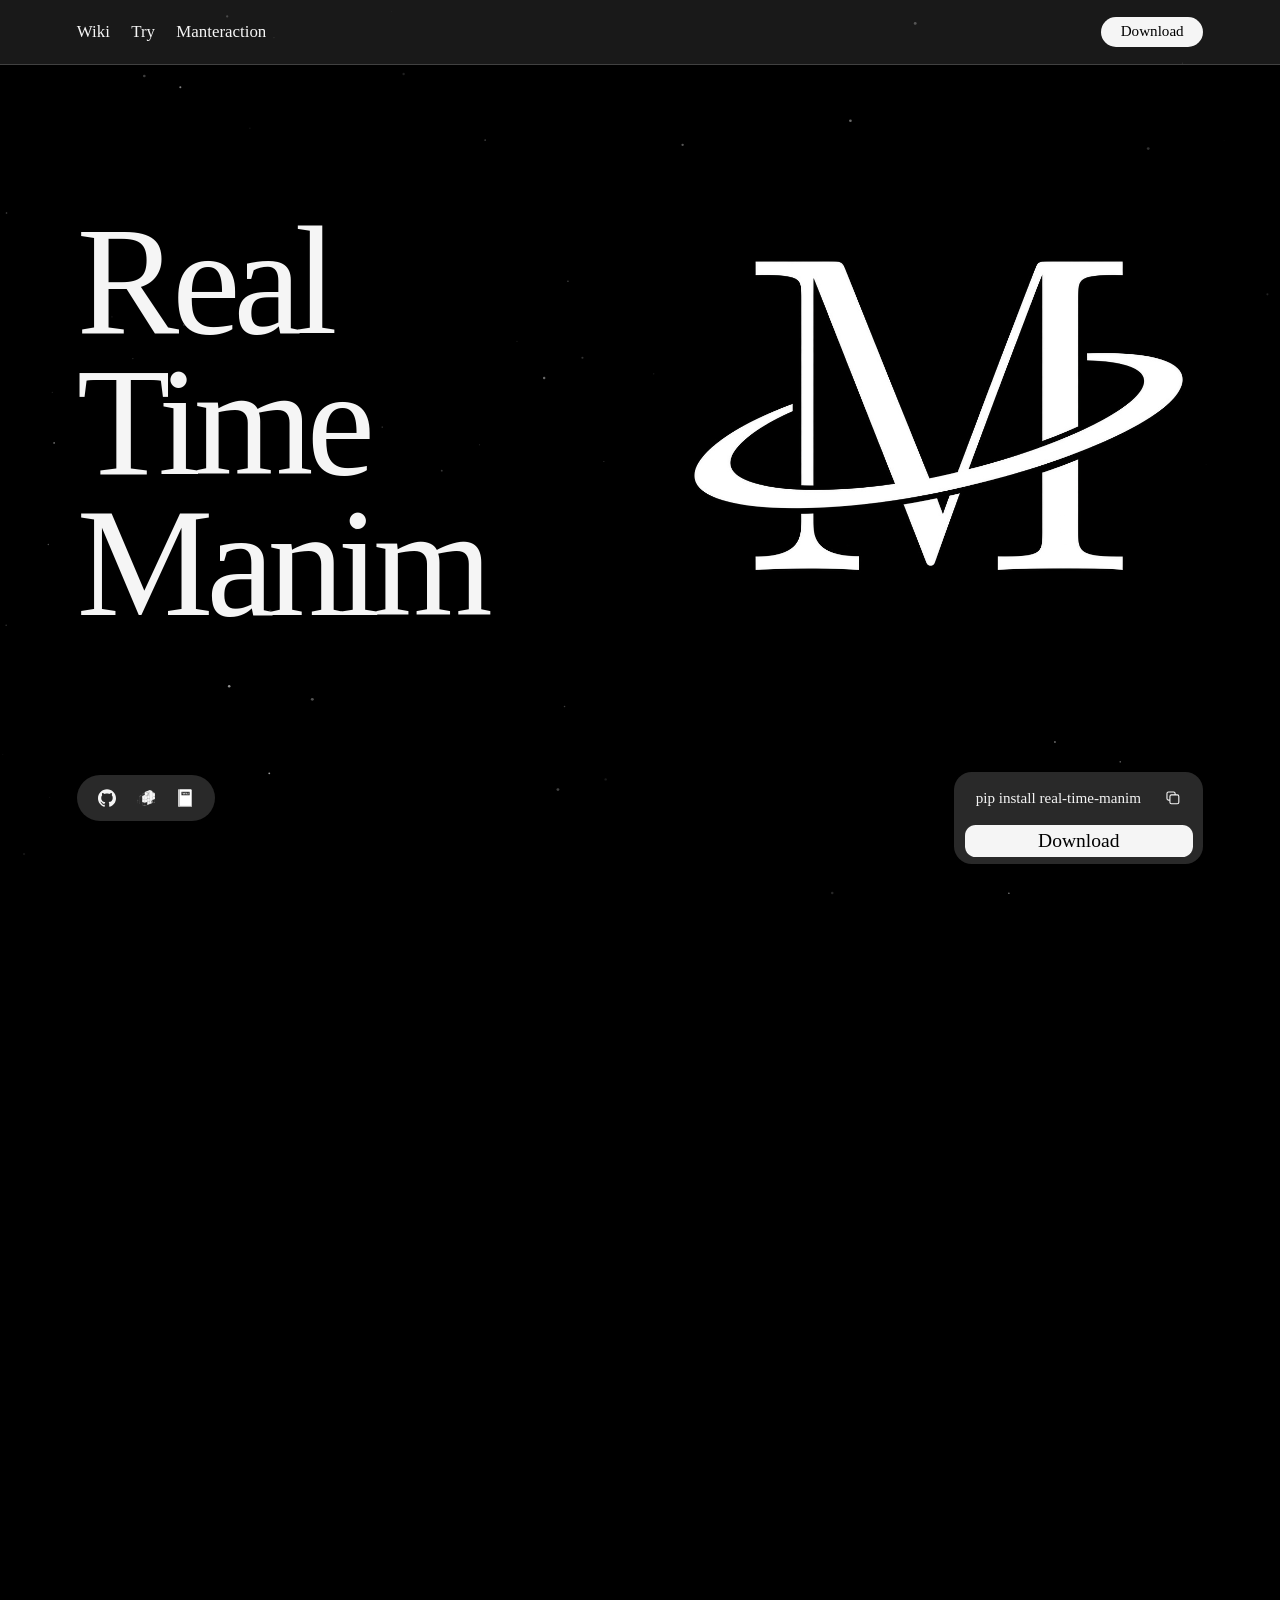
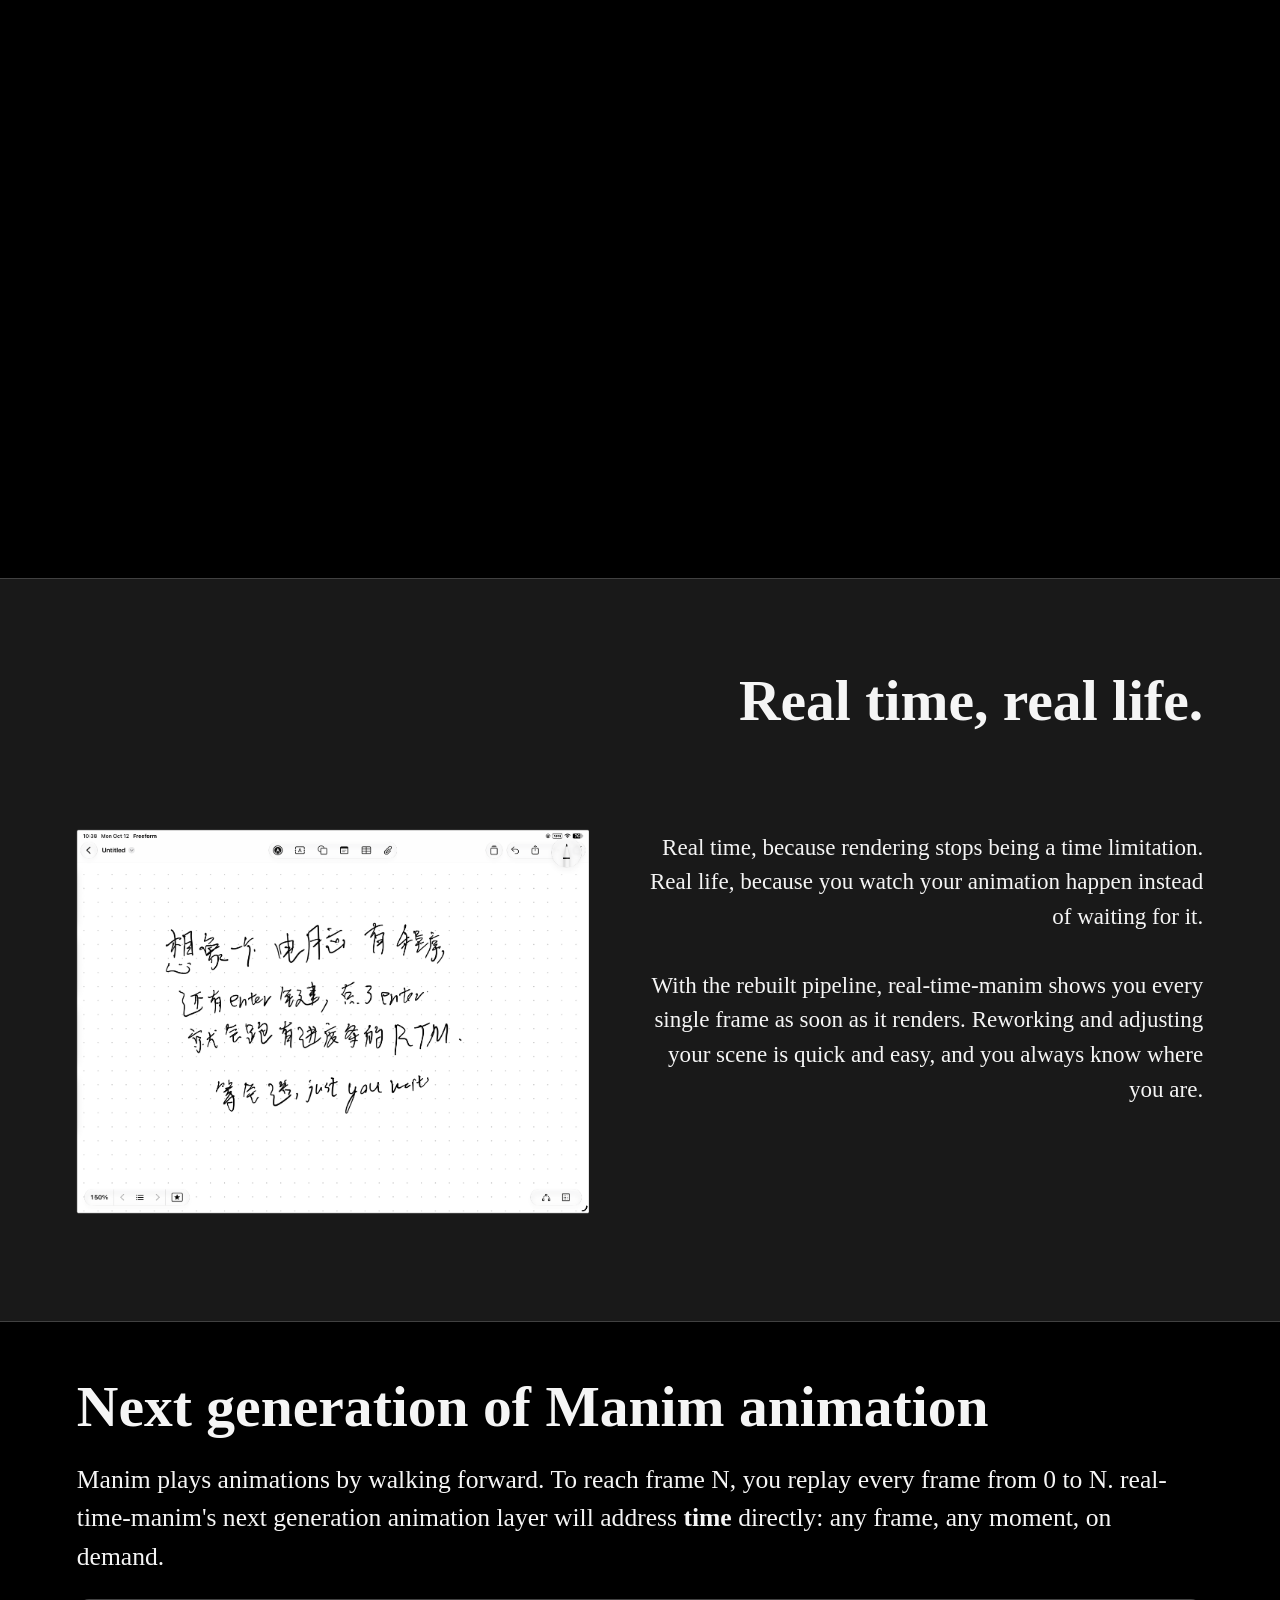
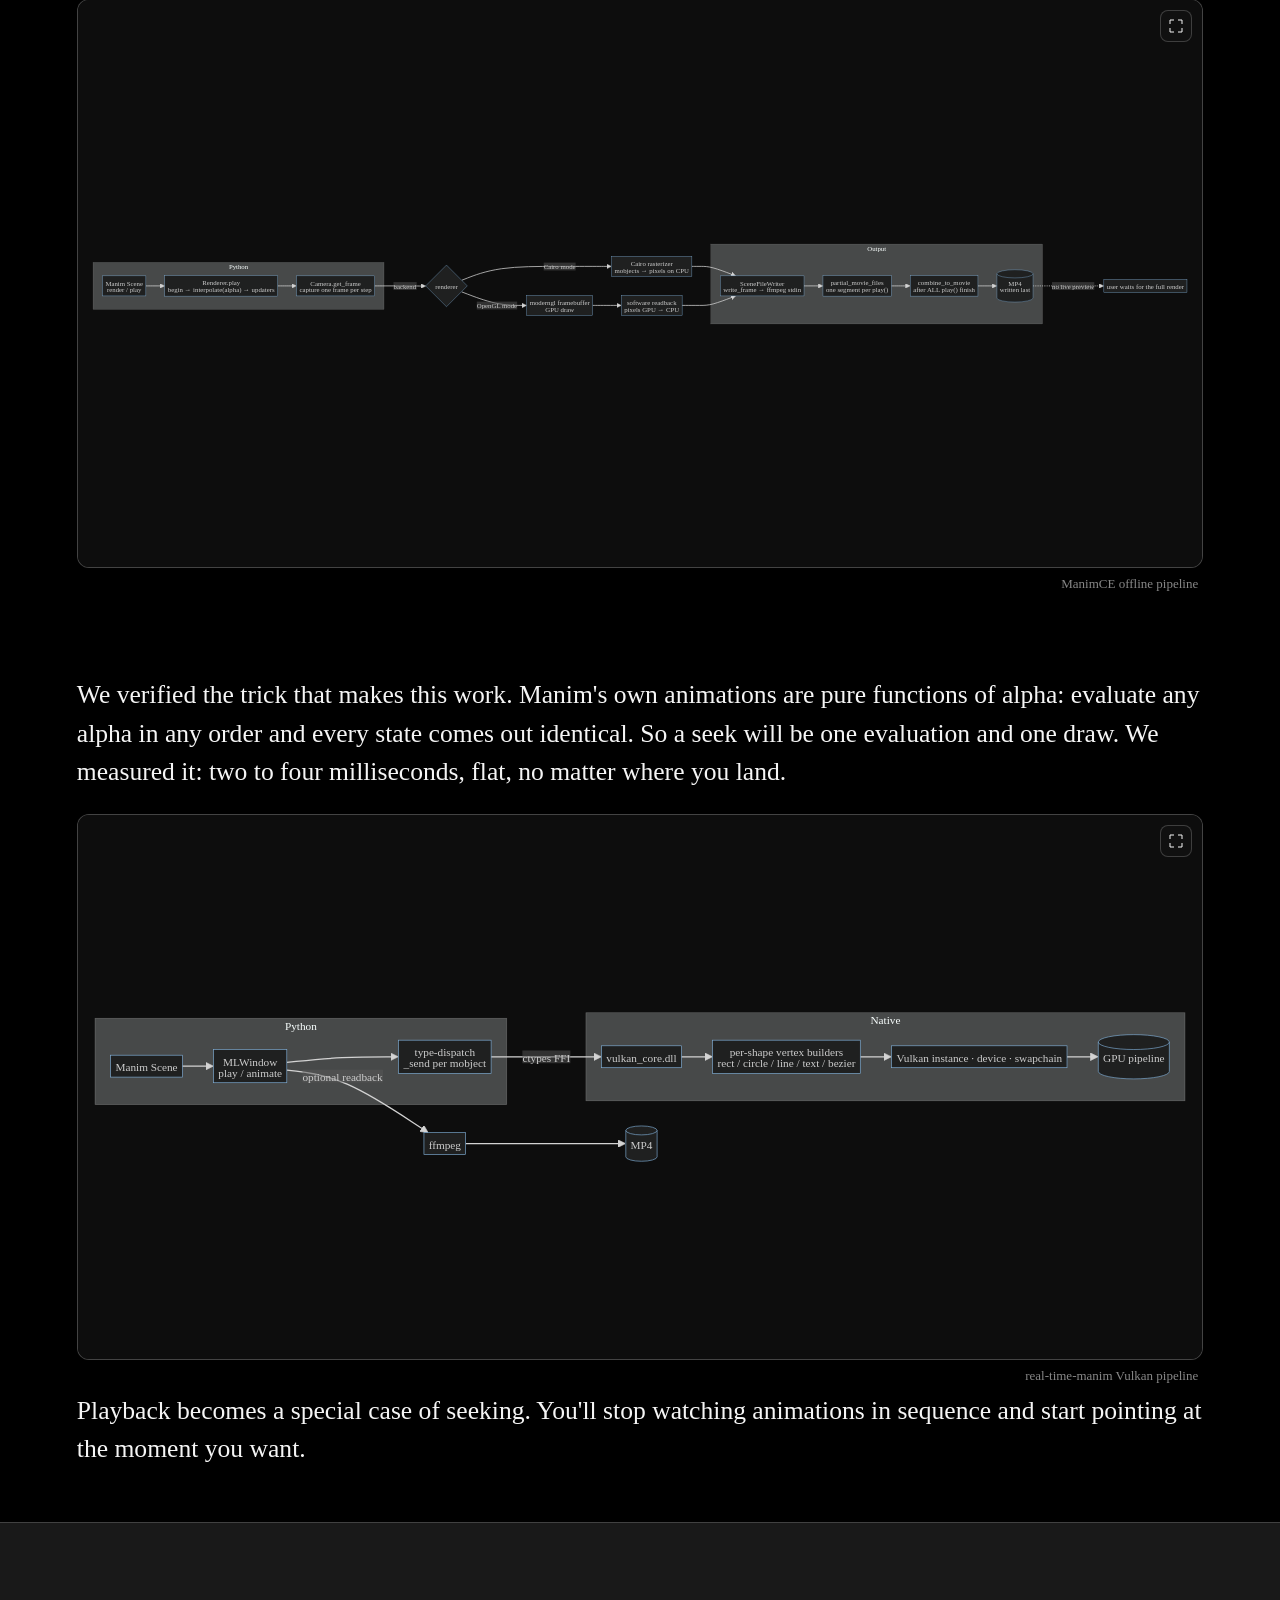
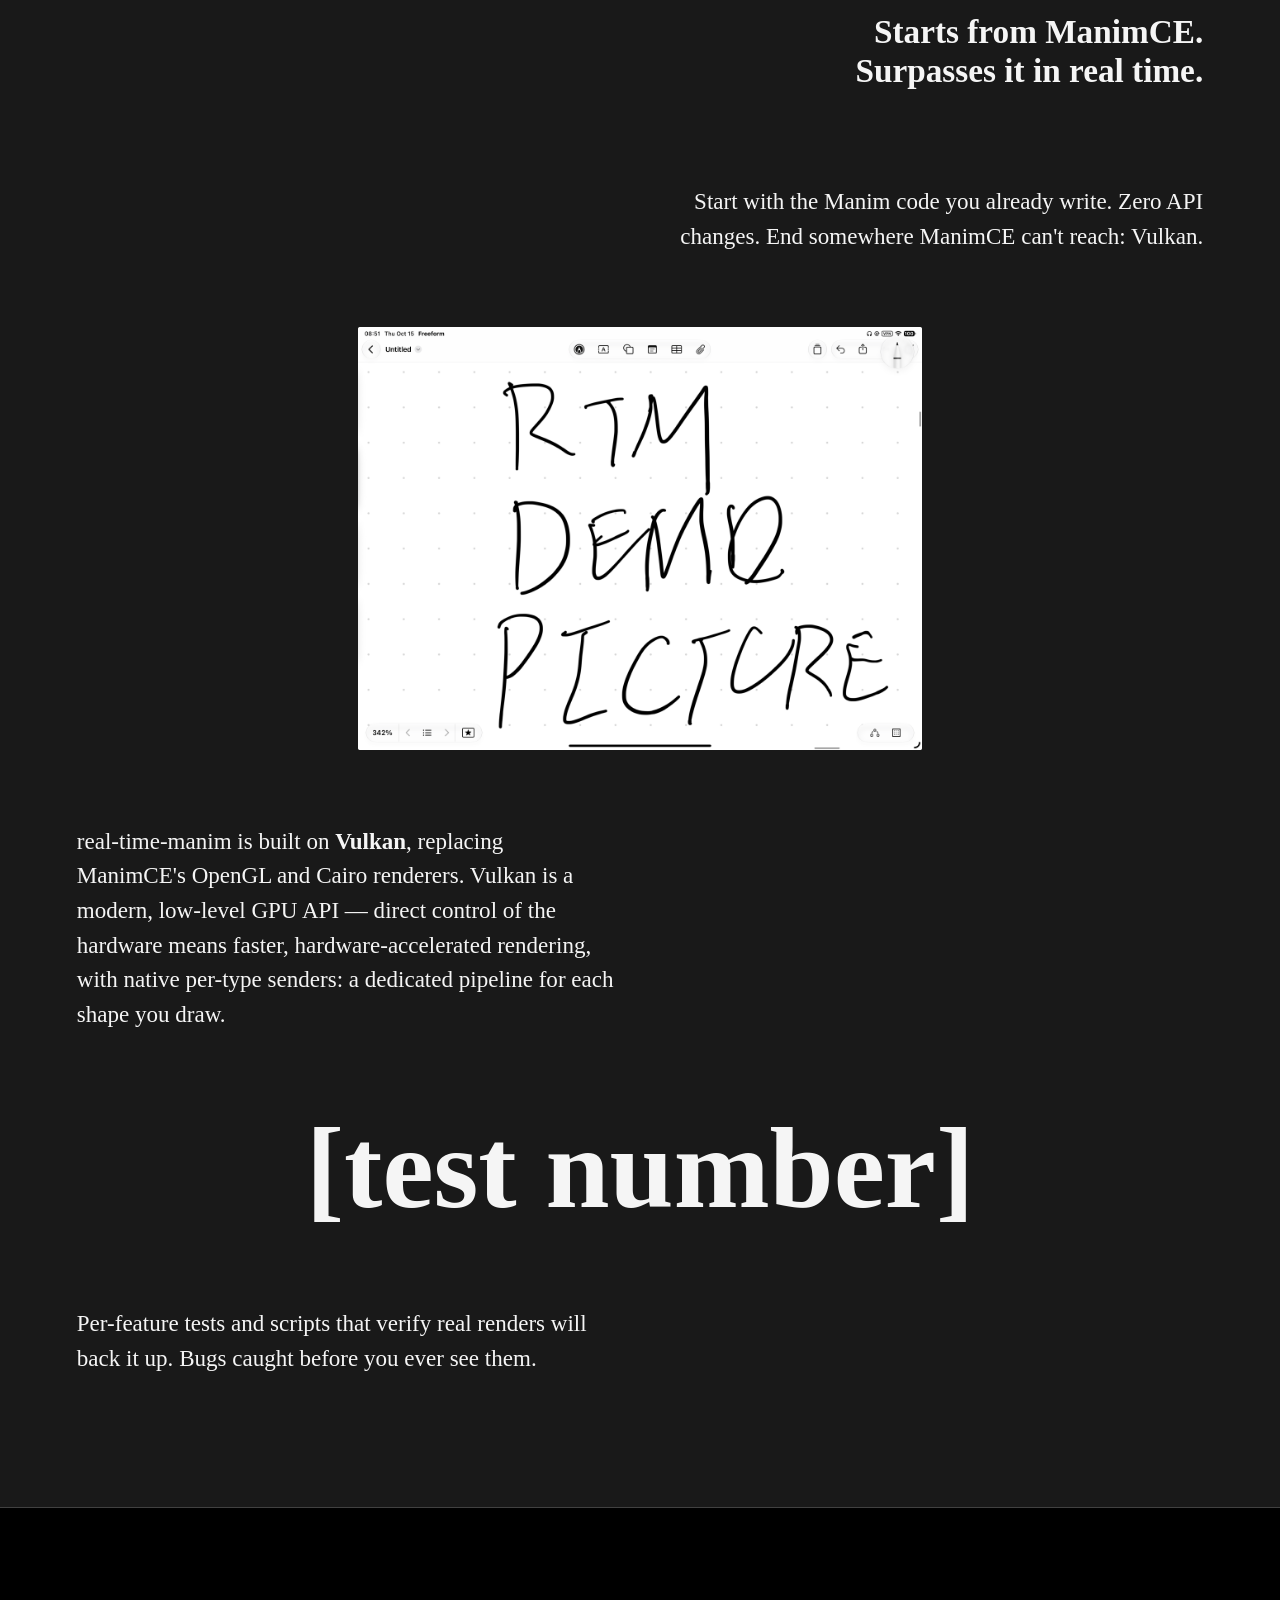
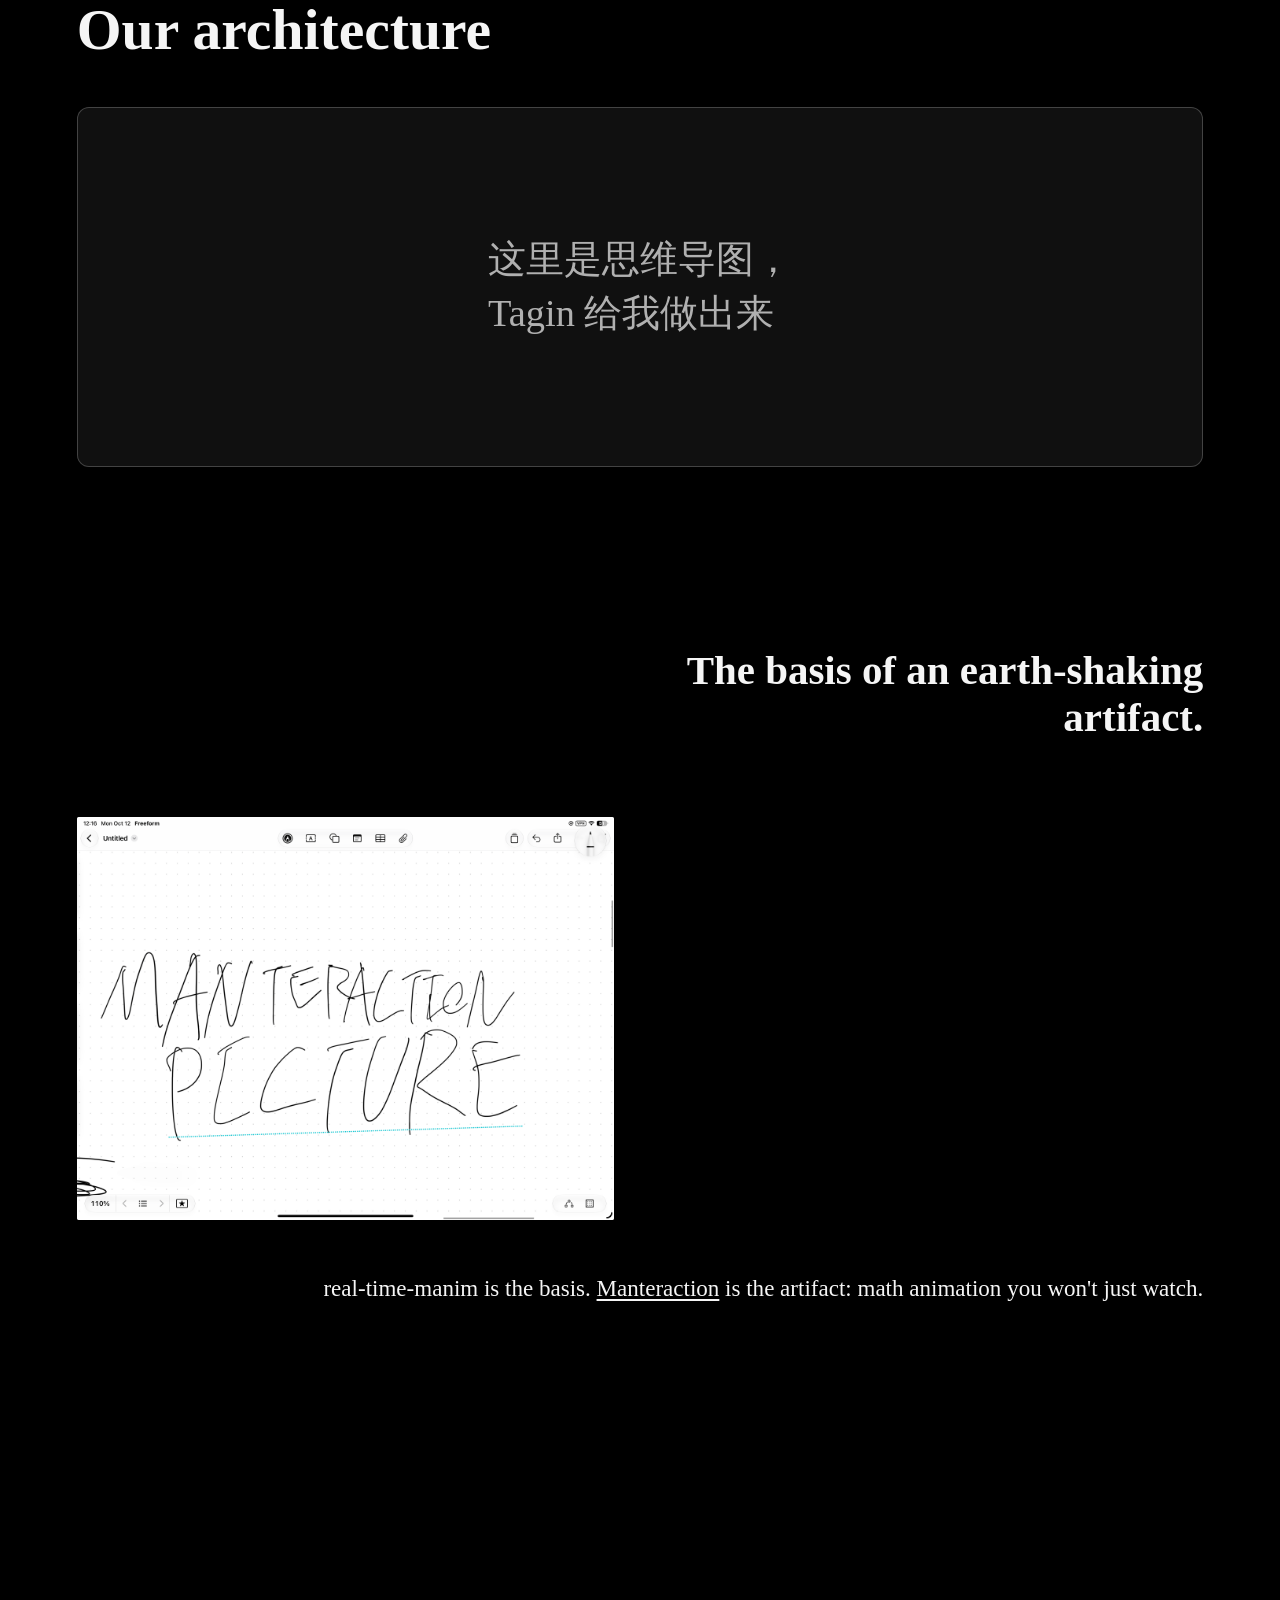
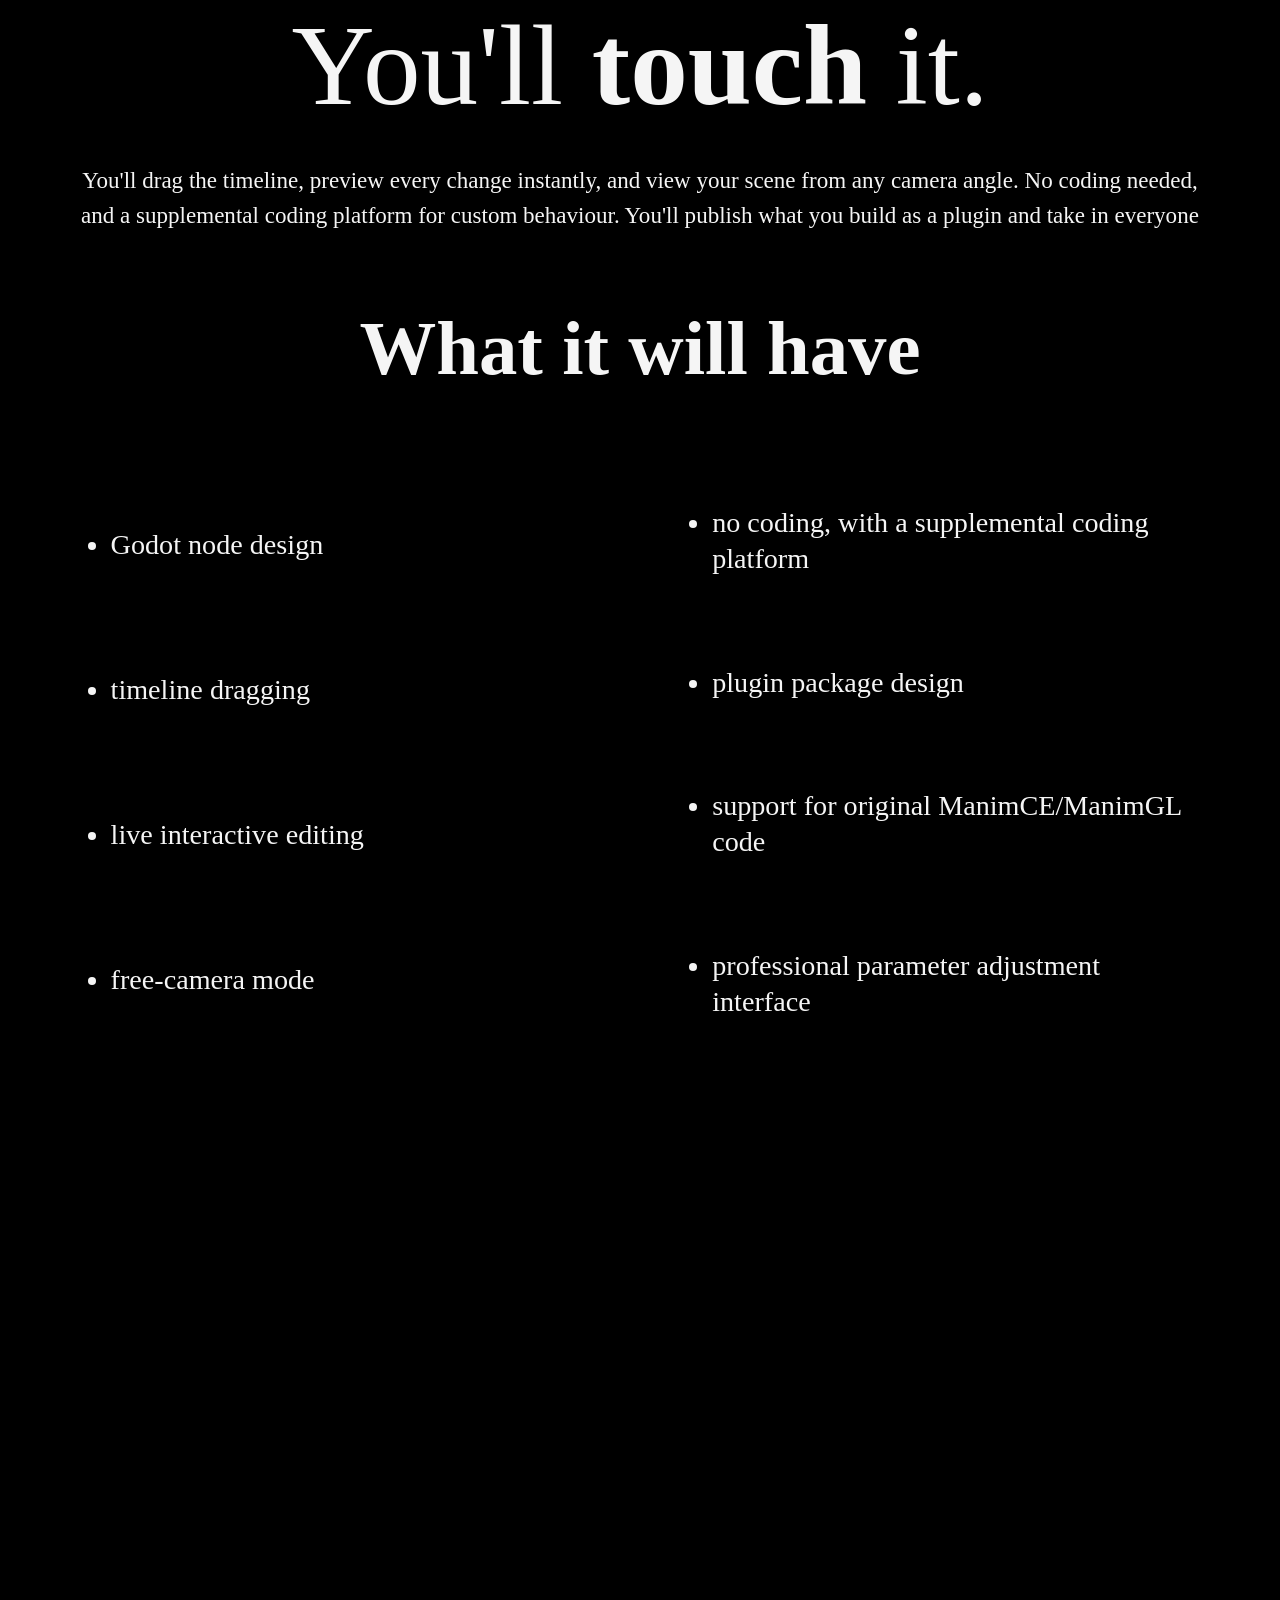
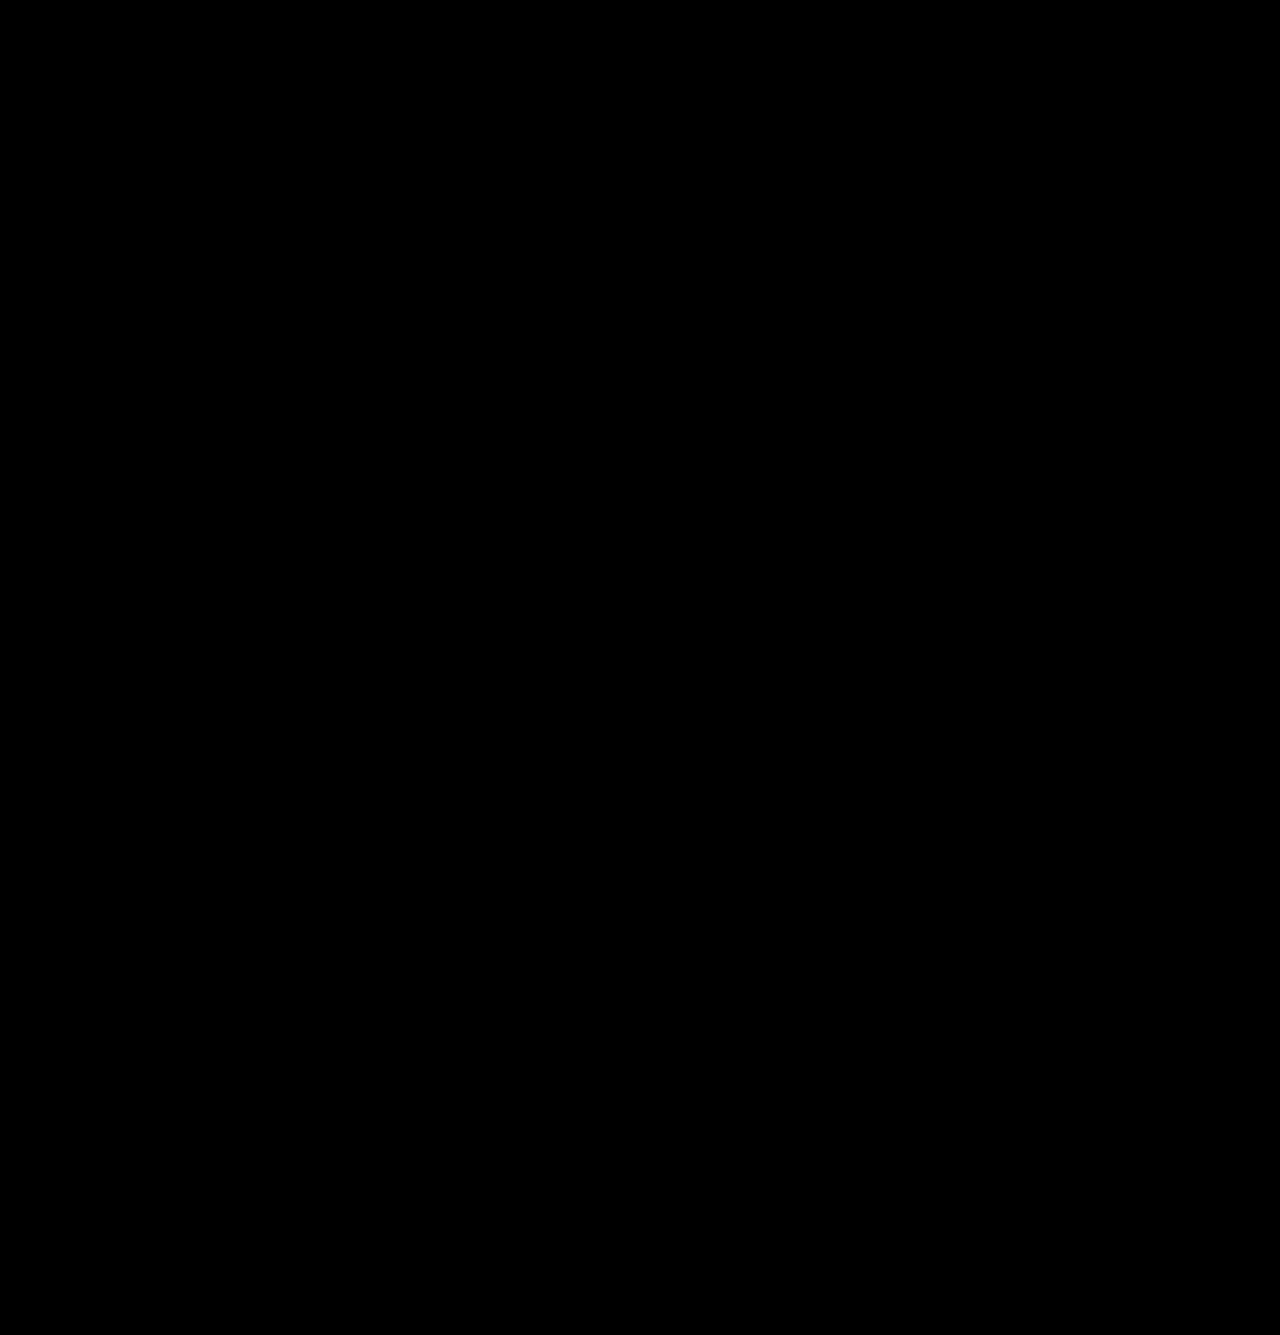
==== pages/en/real_time_manim.html @ 70bf68fe "fix: preserve real-life section topic" ====
<!doctype html>
<html lang="en">
<head>
  <meta charset="utf-8">
  <meta name="viewport" content="width=device-width, initial-scale=1">
  <meta name="theme-color" content="#000000">
  <title>Real-Time Manim</title>
  <link rel="icon" type="image/png" href="../../assets/images/real-time-manim-icon.png">
  <link rel="apple-touch-icon" href="../../assets/images/real-time-manim-icon.png">
  <link rel="stylesheet" href="../../assets/css/real-time-manim.css">
  <script src="../../assets/js/real-time-manim.js" defer></script>
  <script src="../../assets/js/starfield.js" defer></script>
  <script src="../../assets/js/vendor/mermaid.min.js" defer></script>
  <script src="../../assets/js/diagram-panzoom.js" defer></script>
</head>
<body>
  <header class="taskbar">
    <nav class="taskbar-nav" aria-label="Site">
      <a href="wiki.html">Wiki</a>
      <a href="try.html">Try</a>
      <a href="manteraction.html">Manteraction</a>
    </nav>
    <a class="taskbar-download" href="https://pypi.org/project/real-time-manim/">Download</a>
  </header>
  <main class="hero">
    <h1 class="hero-title"><span>Real</span><span>Time</span><span>Manim</span></h1>
    <img class="hero-logo" src="../../assets/images/real-time-manim.jpg" alt="Real-Time Manim logo" width="1053" height="989">
    <div class="social-slot">
    <div class="social-links" aria-label="Project links">
      <a href="https://github.com/BEGINWITHF/real-time-manim" aria-label="Real-Time Manim on GitHub" title="GitHub">
        <img src="../../assets/images/github.svg" width="20" height="20" alt="">
      </a>
      <a href="https://pypi.org/project/real-time-manim/" aria-label="Real-Time Manim on PyPI" title="PyPI">
        <img src="../../assets/images/pypi.svg" width="20" height="20" alt="">
      </a>
      <a href="wiki.html" aria-label="Real-Time Manim Wiki" title="Wiki">
        <img class="wiki-icon" src="../../assets/images/wiki.png" width="36" height="36" alt="">
      </a>
    </div>
    </div>
    <div class="installation-slot">
    <div class="installation">
      <div class="install-command">
        <code id="install-command">pip install real-time-manim</code>
        <button id="copy-command" type="button" aria-label="Copy installation command" title="Copy command">
          <svg class="copy-icon" viewBox="0 0 24 24" width="20" height="20" fill="none" stroke="currentColor" stroke-width="1.5" aria-hidden="true">
            <rect x="8" y="8" width="12" height="12" rx="2"/>
            <path d="M15 8V6a2 2 0 0 0-2-2H6a2 2 0 0 0-2 2v7a2 2 0 0 0 2 2h2"/>
          </svg>
          <svg class="check-icon" viewBox="0 0 24 24" width="20" height="20" fill="none" stroke="currentColor" stroke-width="1.5" aria-hidden="true">
            <path d="m5 12 4 4L19 6" stroke-linecap="round" stroke-linejoin="round"/>
          </svg>
        </button>
      </div>
      <a class="download" href="https://pypi.org/project/real-time-manim/" aria-label="Download Real-Time Manim from PyPI">
        <span class="download-label">Download</span>
      </a>
      <span class="copy-status" id="copy-status" role="status" aria-live="polite"></span>
    </div>
    </div>
  </main>
  <div class="banner-background" aria-hidden="true" hidden>
    <svg class="banner-liquid" width="100%" height="100%" xmlns="http://www.w3.org/2000/svg">
      <g class="banner-shapes">
        <path class="banner-left"/>
        <path class="banner-right"/>
      </g>
      <path class="banner-result"/>
    </svg>
  </div>
  <button class="center-title" type="button" aria-label="Back to top" title="Back to top">real-time-manim</button>
  <section class="slogan" aria-label="We spent a long time making it real time, just to stop time limitations from being a problem.">
    <div class="slogan-pin">
      <video class="slogan-video" muted playsinline preload="auto" aria-hidden="true" tabindex="-1">
        <source src="../../reference_for_real_time_manim/slogan.mp4" type="video/mp4">
      </video>
    </div>
  </section>
  <section class="real-life-details band" aria-labelledby="real-life-heading">
    <h2 class="real-life-heading" id="real-life-heading">Real time, real life.</h2>
    <img class="real-life-image" src="../../reference_for_real_time_manim/mac_interaction_placeholder.png" alt="Placeholder sketch for a Real-Time Manim computer interaction" width="2732" height="2048" decoding="async">
    <div class="real-life-copy">
      <p>Real time, because rendering stops being a time limitation. Real life, because you watch your animation happen instead of waiting for it.</p>
      <p>With the rebuilt pipeline, real-time-manim shows you every single frame as soon as it renders. Reworking and adjusting your scene is quick and easy, and you always know where you are.</p>
    </div>
  </section>
  <section class="next-generation-section" aria-labelledby="next-generation-heading">
    <div class="next-generation-screen">
    <h2 class="next-generation ng-fade-item" id="next-generation-heading" style="--ng-delay: 0ms">Next generation of Manim animation</h2>
    <p class="ng-fade-item" style="--ng-delay: 100ms">Manim plays animations by walking forward. To reach frame N, you replay every frame from 0 to N. real-time-manim's next generation animation layer will address <strong>time</strong> directly: any frame, any moment, on demand.</p>
    <div class="diagram-card ng-fade-item" data-diagram="manimce" aria-label="ManimCE offline render pipeline" style="--ng-delay: 200ms">
      <div class="diagram-title">ManimCE offline pipeline</div>
      <button class="diagram-fullscreen-btn" type="button" aria-label="Open fullscreen" title="Fullscreen">
        <svg viewBox="0 0 24 24" width="16" height="16" fill="none" stroke="currentColor" stroke-width="1.5" aria-hidden="true"><path d="M9 3H3v6M15 3h6v6M9 21H3v-6M15 21h6v-6"/></svg>
      </button>
      <button class="diagram-recenter-btn" type="button" aria-label="Recenter" title="Recenter">
        <svg viewBox="0 0 24 24" width="16" height="16" fill="none" stroke="currentColor" stroke-width="1.5" aria-hidden="true"><path d="M9 3v6H3M15 3v6h6M9 21v-6H3M15 21v-6h6"/></svg>
      </button>
      <div class="diagram-viewport">
        <div class="mermaid">flowchart LR
    subgraph Python
        S["Manim Scene&lt;br/&gt;render / play"] --> R["Renderer.play&lt;br/&gt;begin → interpolate(alpha) → updaters"]
        R --> F["Camera.get_frame&lt;br/&gt;capture one frame per step"]
    end
    F -- "backend" --> B{"renderer"}
    B -- "Cairo mode" --> CA["Cairo rasterizer&lt;br/&gt;mobjects → pixels on CPU"]
    B -- "OpenGL mode" --> GL["moderngl framebuffer&lt;br/&gt;GPU draw"]
    GL --> RB["software readback&lt;br/&gt;pixels GPU → CPU"]
    CA --> W["SceneFileWriter&lt;br/&gt;write_frame → ffmpeg stdin"]
    RB --> W
    subgraph Output
        W --> PM["partial_movie_files&lt;br/&gt;one segment per play()"]
        PM --> CM["combine_to_movie&lt;br/&gt;after ALL play() finish"]
        CM --> MP4[("MP4&lt;br/&gt;written last")]
    end
    MP4 -. "no live preview" .-> WAIT["user waits for the full render"]
</div>
      </div>
      <div class="diagram-tooltip" role="tooltip" hidden></div>
    </div>
    </div>
    <div class="next-generation-screen">
    <p class="ng-fade-item" style="--ng-delay: 400ms">We verified the trick that makes this work. Manim's own animations are pure functions of alpha: evaluate any alpha in any order and every state comes out identical. So a seek will be one evaluation and one draw. We measured it: two to four milliseconds, flat, no matter where you land.</p>
    <div class="diagram-card ng-fade-item" data-diagram="rtm" aria-label="real-time-manim Vulkan pipeline" style="--ng-delay: 600ms">
      <div class="diagram-title">real-time-manim Vulkan pipeline</div>
      <button class="diagram-fullscreen-btn" type="button" aria-label="Open fullscreen" title="Fullscreen">
        <svg viewBox="0 0 24 24" width="16" height="16" fill="none" stroke="currentColor" stroke-width="1.5" aria-hidden="true"><path d="M9 3H3v6M15 3h6v6M9 21H3v-6M15 21h6v-6"/></svg>
      </button>
      <button class="diagram-recenter-btn" type="button" aria-label="Recenter" title="Recenter">
        <svg viewBox="0 0 24 24" width="16" height="16" fill="none" stroke="currentColor" stroke-width="1.5" aria-hidden="true"><path d="M9 3v6H3M15 3v6h6M9 21v-6H3M15 21v-6h6"/></svg>
      </button>
      <div class="diagram-viewport">
        <div class="mermaid">flowchart LR
    subgraph Python
        SC["Manim Scene"] --> W["MLWindow&lt;br/&gt;play / animate"]
        W --> D["type-dispatch&lt;br/&gt;_send per mobject"]
    end
    D -- "ctypes FFI" --> DLL["vulkan_core.dll"]
    subgraph Native
        DLL --> C["per-shape vertex builders&lt;br/&gt;rect / circle / line / text / bezier"]
        C --> VK["Vulkan instance · device · swapchain"]
        VK --> GPU[("GPU pipeline")]
    end
    W -- "optional readback" --> FF["ffmpeg"]
    FF --> MP4[("MP4")]
</div>
      </div>
      <div class="diagram-tooltip" role="tooltip" hidden></div>
    </div>
    <p class="ng-fade-item" style="--ng-delay: 800ms">Playback becomes a special case of seeking. You'll stop watching animations in sequence and start pointing at the moment you want.</p>
    </div>
  </section>
  <section class="starts-from-section band" aria-labelledby="starts-from-heading">
    <h2 class="starts-from" id="starts-from-heading"><span>Starts from ManimCE.</span><span>Surpasses it in real time.</span></h2>
    <div class="starts-from-copy">
      <p>Start with the Manim code you already write. Zero API changes. End somewhere ManimCE can't reach: Vulkan.</p>
      <img class="starts-from-demo" src="../../reference_for_real_time_manim/RTM-real-demo-picture.png" alt="Freeform board with handwritten demo notes" width="2732" height="2048" decoding="async">
      <p class="starts-from-left">real-time-manim is built on <strong>Vulkan</strong>, replacing ManimCE's OpenGL and Cairo renderers. Vulkan is a modern, low-level GPU API — direct control of the hardware means faster, hardware-accelerated rendering, with native per-type senders: a dedicated pipeline for each shape you draw.</p>
      <h1 class="test-number">[test number]</h1>
      <p class="starts-from-left">Per-feature tests and scripts that verify real renders will back it up. Bugs caught before you ever see them.</p>
    </div>
  </section>
  <section class="architecture-section" aria-labelledby="architecture-heading">
    <h2 class="architecture-heading" id="architecture-heading">Our architecture</h2>
    <div class="architecture-placeholder">
      <p>这里是思维导图，<br> Tagin 给我做出来</p>
    </div>
  </section>
  <section class="manteraction-scroll" aria-labelledby="manteraction-heading">
    <div class="manteraction-pin">
      <div class="manteraction-stage">
        <img class="manteraction-image" src="../../reference_for_real_time_manim/manteraction_placeholder.png" alt="Manteraction placeholder" width="2732" height="2048" decoding="async">
        <div class="manteraction-copy">
          <h2 id="manteraction-heading">The basis of an earth-shaking artifact.</h2>
          <p>real-time-manim is the basis. <a href="manteraction.html">Manteraction</a> is the artifact: math animation you won't just watch.</p>
        </div>
      </div>
      <div class="manteraction-finale-block" aria-hidden="true">
        <h2 class="manteraction-finale">You'll <strong>touch</strong> it.</h2>
        <p class="manteraction-details">You'll drag the timeline, preview every change instantly, and view your scene from any camera angle. No coding needed, and a supplemental coding platform for custom behaviour. You'll publish what you build as a plugin and take in everyone else's.</p>
      </div>
    </div>
  </section>
  <section class="future-section" aria-labelledby="future-heading">
    <h2 id="future-heading">What it will have</h2>
    <div class="future-features">
      <ul>
        <li>Godot node design</li>
        <li>timeline dragging</li>
        <li>live interactive editing</li>
        <li>free-camera mode</li>
      </ul>
      <ul>
        <li>no coding, with a supplemental coding platform</li>
        <li>plugin package design</li>
        <li>support for original ManimCE/ManimGL code</li>
        <li>professional parameter adjustment interface</li>
      </ul>
    </div>
  </section>
  <!-- page note: interactive elements should have some animations -->
  <div class="future-scroll">
  <div class="future-pin">
    <h2 class="future-finale">Just You Wait.</h2>
  </div>
  </div>
</body>
</html>
---- assets/css/real-time-manim.css ----
:root {
  color-scheme: dark;
  --background: #000000;
  --foreground: #F5F5F5;
  --surface: #292929;
  --banner-fill: #44444a;
  --band: rgba(245, 245, 245, .10);
  --hairline: rgba(245, 245, 245, .18);
  --unit: clamp(.75px, .069444vw, 1.5px);
  --slogan-width: min(88vw, 120svh);
  --taskbar-h: calc(72 * var(--unit) + 1px);
  font-family: "Times New Roman", Times, serif;
  background: var(--background);
  color: var(--foreground);
}

* { box-sizing: border-box; }
body { margin: 0; }
a { color: inherit; }
button, code { font: inherit; }

/* Dynamic background: starfield canvas, behind all content. */
#starfield {
  position: fixed;
  inset: 0;
  width: 100%;
  height: 100%;
  z-index: 0;
  pointer-events: none;
}

/* Top taskbar: site nav on the left, download on the right. Sits at the
   very top of the page; once the page scrolls, the liquid banner takes
   over the top edge. */
.taskbar {
  position: relative;
  z-index: 3;
  display: flex;
  align-items: center;
  justify-content: space-between;
  gap: 4vw;
  height: var(--taskbar-h);
  padding: 0 6vw;
  background: var(--band);
  border-bottom: 1px solid var(--hairline);
}
.taskbar-nav {
  display: flex;
  align-items: center;
  gap: calc(24 * var(--unit));
}
.taskbar a {
  text-decoration: none;
  transition: opacity 160ms ease;
}
.taskbar a:hover { opacity: .65; }
.taskbar-nav a { font-size: calc(19 * var(--unit)); }
.taskbar-download {
  padding: calc(7 * var(--unit)) calc(22 * var(--unit));
  border-radius: 999px;
  background: var(--foreground);
  color: var(--background);
  font-size: calc(17 * var(--unit));
}

.hero {
  position: relative;
  z-index: 3;
  height: calc(100svh - var(--taskbar-h));
  padding: clamp(16px, 4svh, 48px) 6vw;
  display: grid;
  grid-template-columns: minmax(0, 1fr) minmax(0, 1fr);
  grid-template-rows: minmax(0, 1fr) auto;
  column-gap: 4vw;
  row-gap: clamp(16px, 3svh, 32px);
  align-items: center;
}

.hero-title {
  margin: 0;
  font-size: max(24px, min(12vw, 19svh, calc((100svh - 180 * var(--unit)) / 3)));
  font-weight: 400;
  line-height: .92;
  letter-spacing: -.045em;
}
.hero-title span {
  display: block;
  animation: title-enter 600ms ease-out both;
}
.hero-title span:nth-child(2) { animation-delay: 50ms; }
.hero-title span:nth-child(3) { animation-delay: 100ms; }

/* Start-time stagger: Manim + 150ms, then social links + 100ms. */
.social-links { animation: title-enter 600ms ease-out 250ms both; }
.installation { animation: controls-enter-right 600ms ease-out 350ms both; }
.social-links.entrance-complete, .installation.entrance-complete {
  animation: none;
  opacity: 1;
}

@keyframes controls-enter-right {
  from {
    opacity: 0;
    transform: translateX(24px);
  }
  to {
    opacity: 1;
    transform: translateX(0);
  }
}

@keyframes title-enter {
  from {
    opacity: 0;
    transform: translateX(-24px);
  }
  to {
    opacity: 1;
    transform: translateX(0);
  }
}
.hero-logo {
  display: block;
  width: 100%;
  min-height: 0;
  max-height: 100%;
  height: 100%;
  object-fit: contain;
  object-position: right center;
  justify-self: center;
}

.social-slot {
  justify-self: start;
  align-self: start;
  margin-top: calc(4 * var(--unit));
}
.installation-slot {
  justify-self: end;
  width: calc(280 * var(--unit));
  max-width: 100%;
}
.social-links {
  display: flex;
  align-items: center;
  justify-self: start;
  align-self: start;
  padding: calc(4 * var(--unit)) calc(12 * var(--unit));
  border-radius: 999px;
  background: var(--surface);
}
.social-links a {
  display: grid;
  place-items: center;
  width: calc(44 * var(--unit));
  height: calc(44 * var(--unit));
  border-radius: 50%;
}
.social-links img {
  display: block;
  width: calc(20 * var(--unit));
  height: calc(20 * var(--unit));
}
.social-links .wiki-icon {
  /* Preserve the PSD export's proportions within the shared icon space. */
  width: calc(20 * var(--unit));
  height: calc(20 * var(--unit));
  object-fit: contain;
}
.social-links a, .download, #copy-command { transition: opacity 160ms ease; }
.social-links a:hover, .download:hover, #copy-command:hover { opacity: .65; }
a:focus-visible, button:focus-visible {
  outline: 2px solid var(--foreground);
  outline-offset: 5px;
}

.installation {
  position: relative;
  justify-self: end;
  width: calc(280 * var(--unit));
  max-width: 100%;
  display: grid;
  height: calc(104 * var(--unit));
  grid-template-rows: calc(44 * var(--unit)) calc(36 * var(--unit));
  gap: calc(8 * var(--unit));
  padding: calc(8 * var(--unit)) calc(12 * var(--unit));
  border-radius: calc(20 * var(--unit));
  background: var(--surface);
}
.install-command {
  display: flex;
  align-items: center;
  justify-content: space-between;
  gap: calc(8 * var(--unit));
  min-height: calc(44 * var(--unit));
  padding: 0 0 0 calc(12 * var(--unit));
  font-size: calc(17 * var(--unit));
  white-space: nowrap;
}
#copy-command {
  display: grid;
  place-items: center;
  width: calc(44 * var(--unit));
  height: calc(44 * var(--unit));
  flex-shrink: 0;
  padding: 0;
  border: 0;
  border-radius: calc(8 * var(--unit));
  color: inherit;
  background: transparent;
  cursor: pointer;
}
.check-icon { display: none; }
#copy-command svg {
  width: calc(20 * var(--unit));
  height: calc(20 * var(--unit));
}
#copy-command[data-copied="true"] .copy-icon { display: none; }
#copy-command[data-copied="true"] .check-icon { display: block; }
.download {
  position: relative;
  justify-self: stretch;
  display: grid;
  place-items: center;
  padding: 0 calc(20 * var(--unit));
  border-radius: calc(12 * var(--unit));
  background: var(--foreground);
  color: var(--background);
  text-decoration: none;
  text-align: center;
  font-size: calc(22 * var(--unit));
}
.installation.is-banner .download {
  position: absolute;
  right: calc(12 * var(--unit));
  top: var(--download-top);
  width: var(--download-width);
  height: var(--download-height);
  padding: 0;
  display: grid;
  place-items: center;
  border-radius: var(--download-radius);
  background: var(--foreground);
  color: var(--background);
  font-size: var(--download-font-size);
}
.installation.is-banner .install-command {
  transform: translateY(var(--command-shift));
}
.copy-status {
  position: absolute;
  right: 0;
  top: calc(-26 * var(--unit));
  font-size: calc(16 * var(--unit));
}
.slogan {
  position: relative;
  overflow-x: clip;
  margin-top: var(--slogan-overlap, 0px);
  /* JS supplies the hold and scrub distance from the actual control positions. */
  height: var(--slogan-height, 200svh);
  margin-bottom: var(--slogan-tail, 0px);
}
.social-links.is-pinned, .social-links.is-banner, .installation.is-banner {
  position: fixed;
  margin: 0;
}
.social-links.is-pinned { top: 0; }
.social-links.is-banner, .installation.is-banner { background: transparent; }
.banner-background {
  position: fixed;
  left: 0;
  top: 0;
  width: 100vw;
  height: var(--banner-height, calc(104 * var(--unit)));
  z-index: 2;
  pointer-events: none;
}
.banner-liquid {
  display: block;
  overflow: visible;
  fill: var(--banner-fill);
}
/* Center brand title: shift-down fade-in at the center of the merged top
   banner once the hero controls merge into it; clicking returns to the top. */
.center-title {
  position: fixed;
  top: var(--banner-center-y, calc(30 * var(--unit)));
  left: 50%;
  z-index: 4;
  margin: 0;
  padding: 0;
  border: 0;
  background: transparent;
  color: var(--foreground);
  font-size: calc(24 * var(--unit));
  font-weight: 400;
  line-height: 1;
  letter-spacing: -.045em;
  white-space: nowrap;
  cursor: pointer;
  opacity: 0;
  visibility: hidden;
  transform: translate(-50%, calc(-50% - .6em));
  transition:
    opacity 600ms ease-out,
    transform 600ms cubic-bezier(.22, .61, .36, 1),
    visibility 0s linear 600ms;
}
.center-title.is-visible {
  opacity: 1;
  visibility: visible;
  transform: translate(-50%, -50%);
  transition-delay: 0s;
}
.center-title:hover { opacity: .65; }
.slogan-pin {
  position: sticky;
  top: var(--slogan-top, 0px);
  width: var(--slogan-width);
  margin-left: calc((100% - var(--slogan-width)) / 2);
  height: var(--slogan-stage-height, 100svh);
  overflow: clip;
}
.slogan-video {
  display: block;
  width: 100%;
  height: auto;
  aspect-ratio: 625 / 134;
  object-fit: contain;
  /* The clip's background is pure black; screen blending drops black entirely,
     so only the baked text shows and the starfield is visible through it.
     (True alpha WebM was attempted but both local ffmpeg builds silently drop
     the VP9 alpha plane; screen blend gives the same result in every browser
     including Safari.) */
  mix-blend-mode: screen;
}
.real-life-details {
  margin-top: -4svh;
  display: grid;
  grid-template-columns: minmax(0, 40fr) minmax(0, 44fr);
  gap: 4vw;
  align-items: start;
  padding: 10svh 6vw 12svh;
  font-size: clamp(16px, 1.8vw, 40px);
  line-height: 1.5;
  text-align: right;
  overflow-wrap: anywhere;
}
.real-life-heading {
  grid-column: 1 / -1;
  margin: 0 0 .8em;
  font-size: clamp(28px, 4.5vw, 96px);
  font-weight: 700;
  line-height: 1.1;
  text-align: right;
}
.real-life-details p { margin: 0; }
.real-life-image {
  display: block;
  width: 100%;
  height: auto;
}
.real-life-details p + p { margin-top: 1.5em; }
.real-life-details.reveal-pending > .real-life-heading,
.real-life-details.reveal-pending > .real-life-image,
.real-life-details.reveal-pending > .real-life-copy {
  opacity: 0;
  transform: translateY(24px);
}
.real-life-details.reveal-visible > .real-life-heading,
.real-life-details.reveal-visible > .real-life-image,
.real-life-details.reveal-visible > .real-life-copy {
  animation: details-enter 650ms ease-out both;
}
/* Next-generation sections: staggered fade-in + shift-up for their parts. */
.next-generation-section.reveal-pending .ng-fade-item {
  opacity: 0;
  transform: translateY(24px);
}
.next-generation-section.reveal-visible .ng-fade-item {
  opacity: 1;
  transform: translateY(0);
  transition: opacity 650ms ease-out, transform 650ms ease-out;
  transition-delay: var(--ng-delay, 0ms);
}
.real-life-details.reveal-visible .real-life-image {
  animation-delay: 500ms;
}
@keyframes details-enter {
  from { opacity: 0; transform: translateY(24px); }
  to { opacity: 1; transform: translateY(0); }
}
.next-generation {
  margin: 0 0 .35em;
  font-size: clamp(28px, 4.5vw, 96px);
  font-weight: 700;
  line-height: 1.08;
  text-align: left;
}
.next-generation-section {
  padding: 0 6vw;
  text-align: left;
  font-size: clamp(16px, 2vw, 40px);
  line-height: 1.5;
}
/* Each text + mind-map group owns one full viewport: the copy sits on top,
   the diagram card absorbs all remaining space so heading, paragraph and
   the whole mind map are visible together without scrolling. */
.next-generation-screen {
  min-height: 100svh;
  padding: 6svh 0;
  display: flex;
  flex-direction: column;
  justify-content: center;
  gap: 2.5svh;
}
.next-generation-screen h2.next-generation { margin: 0; }
.next-generation-screen p { margin: 0; flex: none; }
/* The card's caption overhangs 26px below the card; give a trailing
   paragraph room so the caption never collides with it. */
.next-generation-screen p:last-child { margin-top: 1svh; }
.next-generation-screen .diagram-card {
  flex: 1 1 auto;
  min-height: 0;
  margin: 0;
  display: flex;
  flex-direction: column;
}
.next-generation-screen .diagram-viewport {
  flex: 1 1 auto;
  min-height: 0;
}
.starts-from-section {
  display: grid;
  grid-template-columns: minmax(0, 1fr) minmax(0, 1fr);
  gap: 4vw;
  padding: 10svh 6vw 12svh;
  font-size: clamp(16px, 1.8vw, 40px);
  line-height: 1.5;
}
.starts-from-section .starts-from {
  grid-column: 2;
  margin: 0 0 .6em;
  font-weight: 700;
  line-height: 1.15;
  text-align: right;
}
.starts-from span {
  display: block;
  white-space: nowrap;
}
.starts-from {
  font-size: min(2.6vw, 52px);
}
.starts-from-section .starts-from-copy {
  display: contents;
}
.starts-from-section .starts-from-copy p {
  grid-column: 2;
  text-align: right;
}
.starts-from-section .starts-from-demo {
  grid-column: 1 / -1;
  justify-self: center;
  display: block;
  width: min(50%, 720px);
  height: auto;
}
.starts-from-section .starts-from-copy .starts-from-left {
  grid-column: 1;
  text-align: left;
}
.starts-from-section .test-number {
  grid-column: 1 / -1;
  margin: 0;
  text-align: center;
  font-size: clamp(36px, min(9vw, 15svh), 180px);
  font-weight: 700;
  line-height: 1.1;
}
.architecture-section {
  padding: 10svh 6vw 12svh;
  text-align: left;
}
.architecture-heading {
  margin: 0 0 .8em;
  font-size: clamp(28px, 4.5vw, 96px);
  font-weight: 700;
  line-height: 1.1;
}
.architecture-placeholder {
  min-height: 40svh;
  display: grid;
  place-items: center;
  padding: 6svh 4vw;
  border: 1px solid rgba(245, 245, 245, .22);
  border-radius: 12px;
  background: #101010;
}
.architecture-placeholder p {
  margin: 0;
  font-size: clamp(24px, 3vw, 64px);
  line-height: 1.4;
  color: rgba(245, 245, 245, .7);
  overflow-wrap: anywhere;
}
.future-section {
  position: sticky;
  top: 0;
  z-index: 1;
  background: #000000;
  opacity: 1;
  transform: none;
  min-height: 100svh;
  padding: 8svh 0 6svh;
  display: grid;
  grid-template-rows: auto 1fr;
  gap: 6svh;
  text-align: center;
}
.future-features {
  display: grid;
  grid-template-columns: minmax(0, 1fr) minmax(0, 1fr);
  column-gap: clamp(24px, 6vw, 86px);
  padding: 0 6vw;
  text-align: left;
  font-size: clamp(16px, min(2.2vw, 4svh), 44px);
  line-height: 1.3;
  overflow-wrap: anywhere;
}
.future-features ul {
  margin: 0;
  padding-left: 1.2em;
  display: grid;
  grid-auto-rows: max-content;
  align-content: space-evenly;
  gap: clamp(18px, 3svh, 32px);
}
.future-features.reveal-pending li {
  opacity: 0;
}
.future-features.reveal-visible li {
  animation: feature-enter 650ms ease-out both;
  animation-delay: var(--feature-delay, 0ms);
}
@keyframes feature-enter {
  from { opacity: 0; transform: translateX(-24px); }
  to { opacity: 1; transform: translateX(0); }
}
.future-features.features-returning li {
  animation: feature-return 650ms ease-out both;
  animation-delay: var(--feature-delay, 0ms);
}
@keyframes feature-return {
  from { opacity: 0; transform: translateX(-24px); }
  to { opacity: 1; transform: translateX(0); }
}
.future-section h2 {
  margin: 0;
  font-size: clamp(36px, 6vw, 120px);
  font-weight: 700;
  line-height: 1.1;
  transform: none;
}
.future-scroll {
  height: var(--future-scroll-height, auto);
}
.future-pin {
  position: sticky;
  top: var(--future-pin-top, 0px);
}
.future-finale {
  position: absolute;
  top: var(--future-center, 50%);
  left: 6%;
  width: 88%;
  margin: 0;
  text-align: center;
  font-size: clamp(36px, min(9vw, 15svh), 180px);
  font-weight: 700;
  line-height: 1.1;
  visibility: var(--finale-visibility, hidden);
  transform: translateY(calc(-50% + var(--finale-offset, 100vh)));
}
.manteraction-scroll {
  height: var(--manteraction-scroll-height, auto);
}
.manteraction-pin {
  position: sticky;
  top: var(--manteraction-pin-top, 0px);
}
.manteraction-stage {
  display: grid;
  grid-template-columns: minmax(0, 1fr) minmax(0, 1fr);
  gap: 4vw;
  align-items: start;
  padding: 8svh 6vw 4svh;
  text-align: right;
  overflow-wrap: anywhere;
  opacity: var(--manteraction-opacity, 1);
}
.manteraction-image {
  grid-column: 1;
  grid-row: 2;
  display: block;
  width: 100%;
  height: auto;
  align-self: start;
}
.manteraction-copy { display: contents; }
.manteraction-stage h2 {
  grid-column: 2;
  grid-row: 1;
  margin: 0 0 .6em;
  font-size: clamp(24px, 3.2vw, 64px);
  line-height: 1.15;
}
.manteraction-stage p {
  grid-column: 1 / -1;
  grid-row: 3;
  justify-self: end;
  margin: 0;
  font-size: clamp(16px, 1.8vw, 40px);
  line-height: 1.5;
  white-space: nowrap;
}
.manteraction-stage a {
  text-underline-offset: .15em;
  transition: opacity 160ms ease;
}
.manteraction-stage a:hover { opacity: .65; }
.manteraction-finale-block {
  position: absolute;
  top: var(--manteraction-center, 50%);
  left: 6%;
  width: 88%;
  margin: 0;
  text-align: center;
  /* The future section becomes a stacking context while it fades (transform +
     opacity); keep this block above it so its text is never covered. */
  z-index: 1;
  visibility: var(--manteraction-visibility, hidden);
  transform: translateY(var(--manteraction-stack-y, 100vh));
}
.manteraction-finale {
  margin: 0;
  font-size: clamp(36px, min(9vw, 15svh), 180px);
  font-weight: 400;
  line-height: 1.1;
}
.manteraction-finale strong { font-weight: 700; }
.manteraction-details {
  margin: 1.5em 0 0;
  font-size: clamp(16px, 1.8vw, 40px);
  line-height: 1.5;
  text-align: center;
  overflow-wrap: anywhere;
}

/* Section boundaries: alternating light/dark shade bands with hairlines.
   The shade is translucent so the starfield stays faintly visible behind it. */
.band {
  background: var(--band);
  border-top: 1px solid var(--hairline);
  border-bottom: 1px solid var(--hairline);
}

@media (max-width: 600px) {
  .hero {
    grid-template-rows: minmax(0, 1fr) auto auto;
    row-gap: 2svh;
  }
  .social-slot, .installation-slot { grid-column: 1 / -1; }
  .installation-slot { width: calc(280 * var(--unit)); }
  .next-generation-section p { max-width: 100%; }
  .taskbar { gap: 3vw; }
  .taskbar-nav { gap: calc(14 * var(--unit)); }
  .taskbar-nav a { font-size: calc(16 * var(--unit)); }
  .manteraction-stage p { white-space: normal; }
  .real-life-heading {
    font-size: clamp(18px, 10.8vw, 28px);
  }
}

@media (prefers-reduced-motion: reduce) {
  .future-features { transform: none; }
  .future-features.reveal-pending li { opacity: 1; transform: none; }
  .future-features.reveal-visible li { animation: none; }
  .future-features.features-returning li { animation: none; }
  .manteraction-stage a { transition: none; }
  .real-life-details.reveal-pending > *, .next-generation.reveal-pending {
    opacity: 1;
    transform: none;
  }
  .real-life-details.reveal-visible > *, .next-generation.reveal-visible { animation: none; }
  .next-generation-section.reveal-pending .ng-fade-item { opacity: 1; transform: none; }
  .next-generation-section.reveal-visible .ng-fade-item { transition: none; }
  .hero-title span, .social-links, .installation { animation: none; }
  .social-links a, .download, #copy-command, .taskbar a { transition: none; }
  .center-title { transition: none; }
  .diagram-recenter-btn { transition: none; }
}

/* Interactive diagram cards (next-generation section) */
.diagram-card {
  position: relative;
  margin: 1.5em 0 30px;
  border: 1px solid rgba(245, 245, 245, .22);
  border-radius: 12px;
  background: #101010;
  padding: 0;
}
.diagram-title {
  position: absolute;
  right: 4px;
  bottom: -26px;
  font-size: 13px;
  color: rgba(245, 245, 245, .55);
  text-align: right;
}
.diagram-viewport {
  overflow: hidden;
  border-radius: 11px;
  background: #0d0d0d;
  padding: 0;
  touch-action: none;
  cursor: grab;
}
.diagram-viewport.dragging { cursor: grabbing; }
.diagram-viewport .mermaid { line-height: 0; }
.diagram-viewport svg {
  display: block;
  max-width: none;
  cursor: grab;
}
.diagram-viewport.dragging svg { cursor: grabbing; }
.diagram-fullscreen-btn {
  position: absolute;
  top: 10px;
  right: 10px;
  z-index: 2;
  display: grid;
  place-items: center;
  width: 32px;
  height: 32px;
  padding: 0;
  border: 1px solid rgba(245, 245, 245, .2);
  border-radius: 8px;
  background: #101010;
  color: #f5f5f5;
  cursor: pointer;
}
.diagram-fullscreen-btn:hover { background: #1c1c1c; color: #fff; }
.diagram-recenter-btn {
  position: absolute;
  top: 48px;
  right: 10px;
  z-index: 2;
  display: grid;
  place-items: center;
  width: 32px;
  height: 32px;
  padding: 0;
  border: 1px solid rgba(245, 245, 245, .2);
  border-radius: 8px;
  background: #101010;
  color: #f5f5f5;
  cursor: pointer;
  transition: opacity 160ms ease;
}
.diagram-recenter-btn:hover { background: #1c1c1c; color: #fff; }
/* Hidden while the view already sits at the centered fit state. */
.diagram-recenter-btn.is-centered { opacity: 0; pointer-events: none; }
.diagram-overlay .diagram-fullscreen-btn { display: none; }
.diagram-overlay {
  position: fixed;
  inset: 0;
  z-index: 50;
  display: flex;
  align-items: center;
  justify-content: center;
  padding: 4svh 4vw;
  background: rgba(0, 0, 0, .93);
}
.diagram-overlay[hidden] { display: none; }
.diagram-overlay .diagram-card {
  margin: 0;
  width: 100%;
  height: 100%;
  display: flex;
  flex-direction: column;
}
.diagram-overlay .diagram-viewport {
  flex: 1 1 auto;
  min-height: 0;
}
.diagram-overlay .diagram-title {
  position: static;
  margin: 0 0 10px;
  text-align: left;
}
.diagram-overlay-close {
  position: absolute;
  top: 14px;
  right: 14px;
  z-index: 1;
  width: 40px;
  height: 40px;
  border: 1px solid rgba(245, 245, 245, .25);
  border-radius: 50%;
  background: #101010;
  color: #f5f5f5;
  font-size: 18px;
  cursor: pointer;
}
.diagram-overlay-close:hover { background: #1c1c1c; }
body.diagram-fullscreen-open { overflow: hidden; }
.diagram-tooltip {
  position: fixed;
  z-index: 20;
  max-width: min(320px, 80vw);
  padding: 10px 14px;
  border: 1px solid rgba(245, 245, 245, .2);
  border-radius: 8px;
  background: #1a1a1a;
  color: var(--foreground);
  font-size: 15px;
  line-height: 1.5;
  pointer-events: none;
}
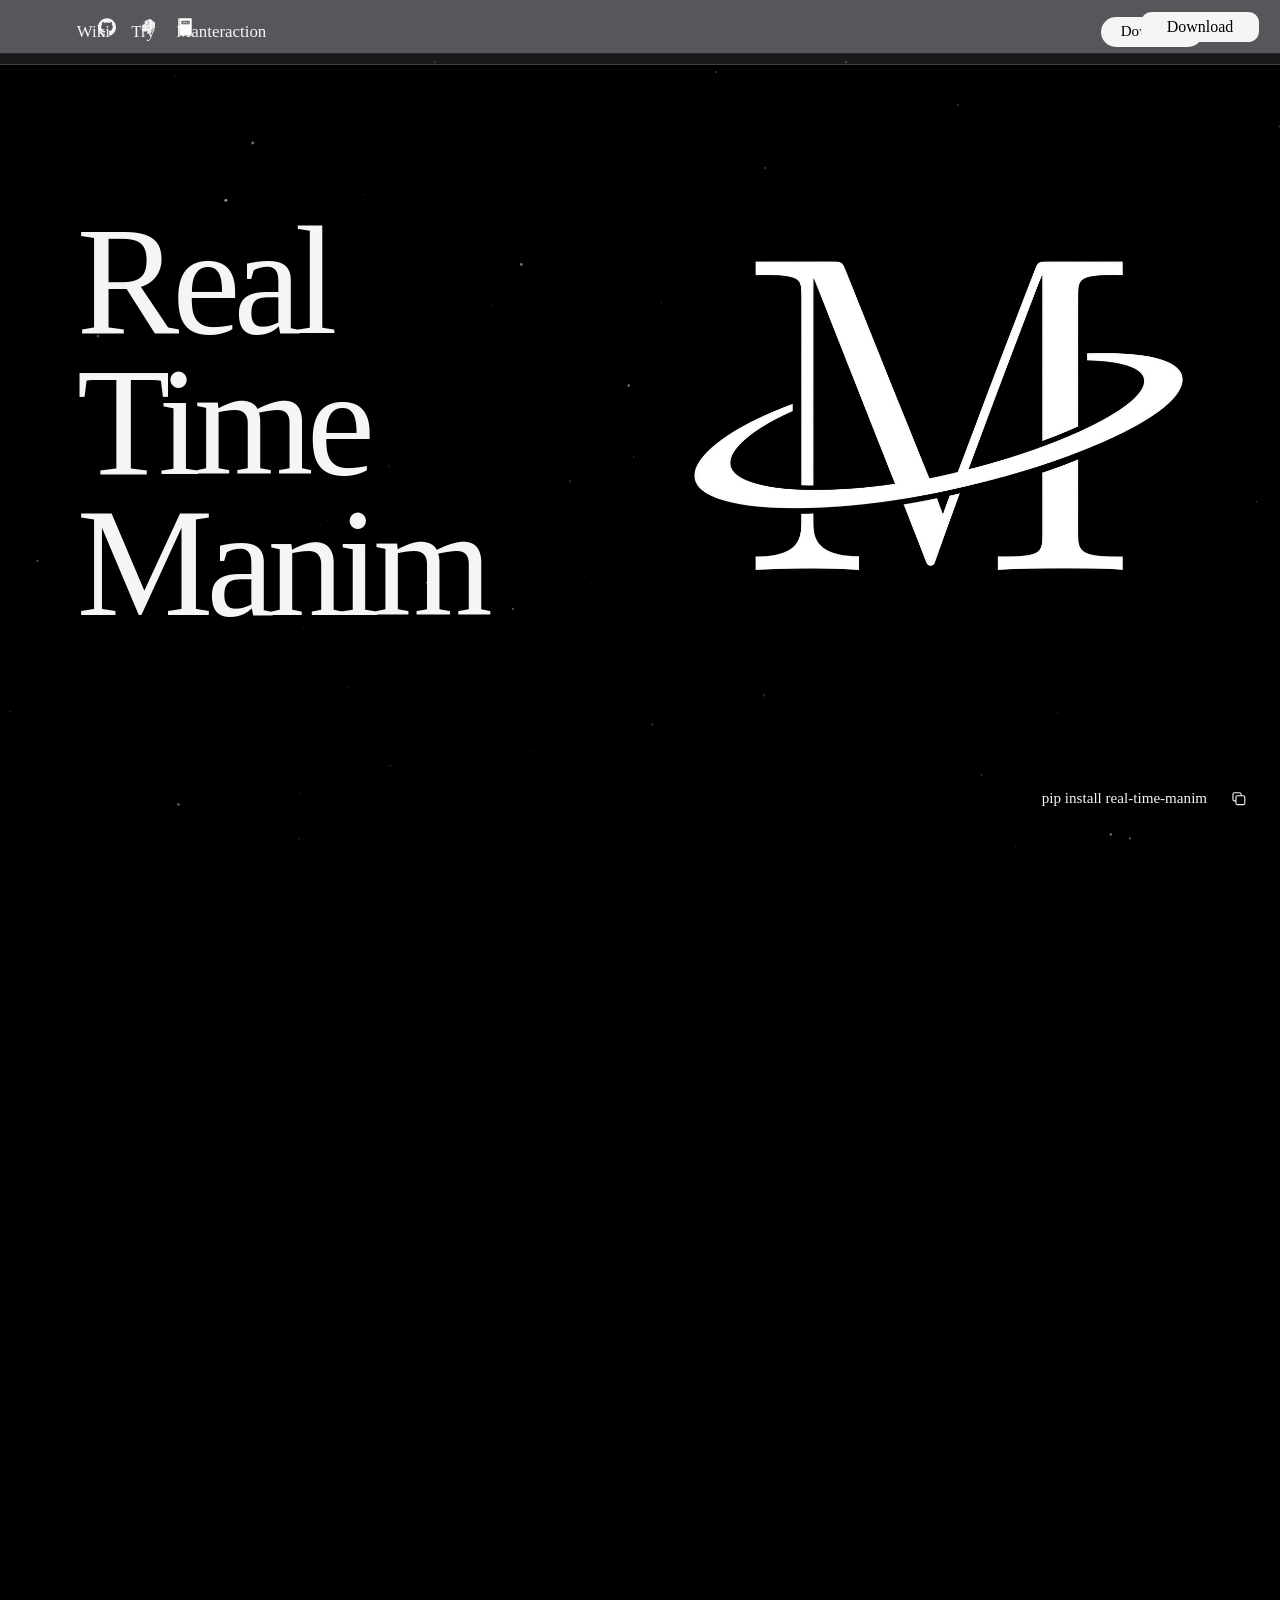
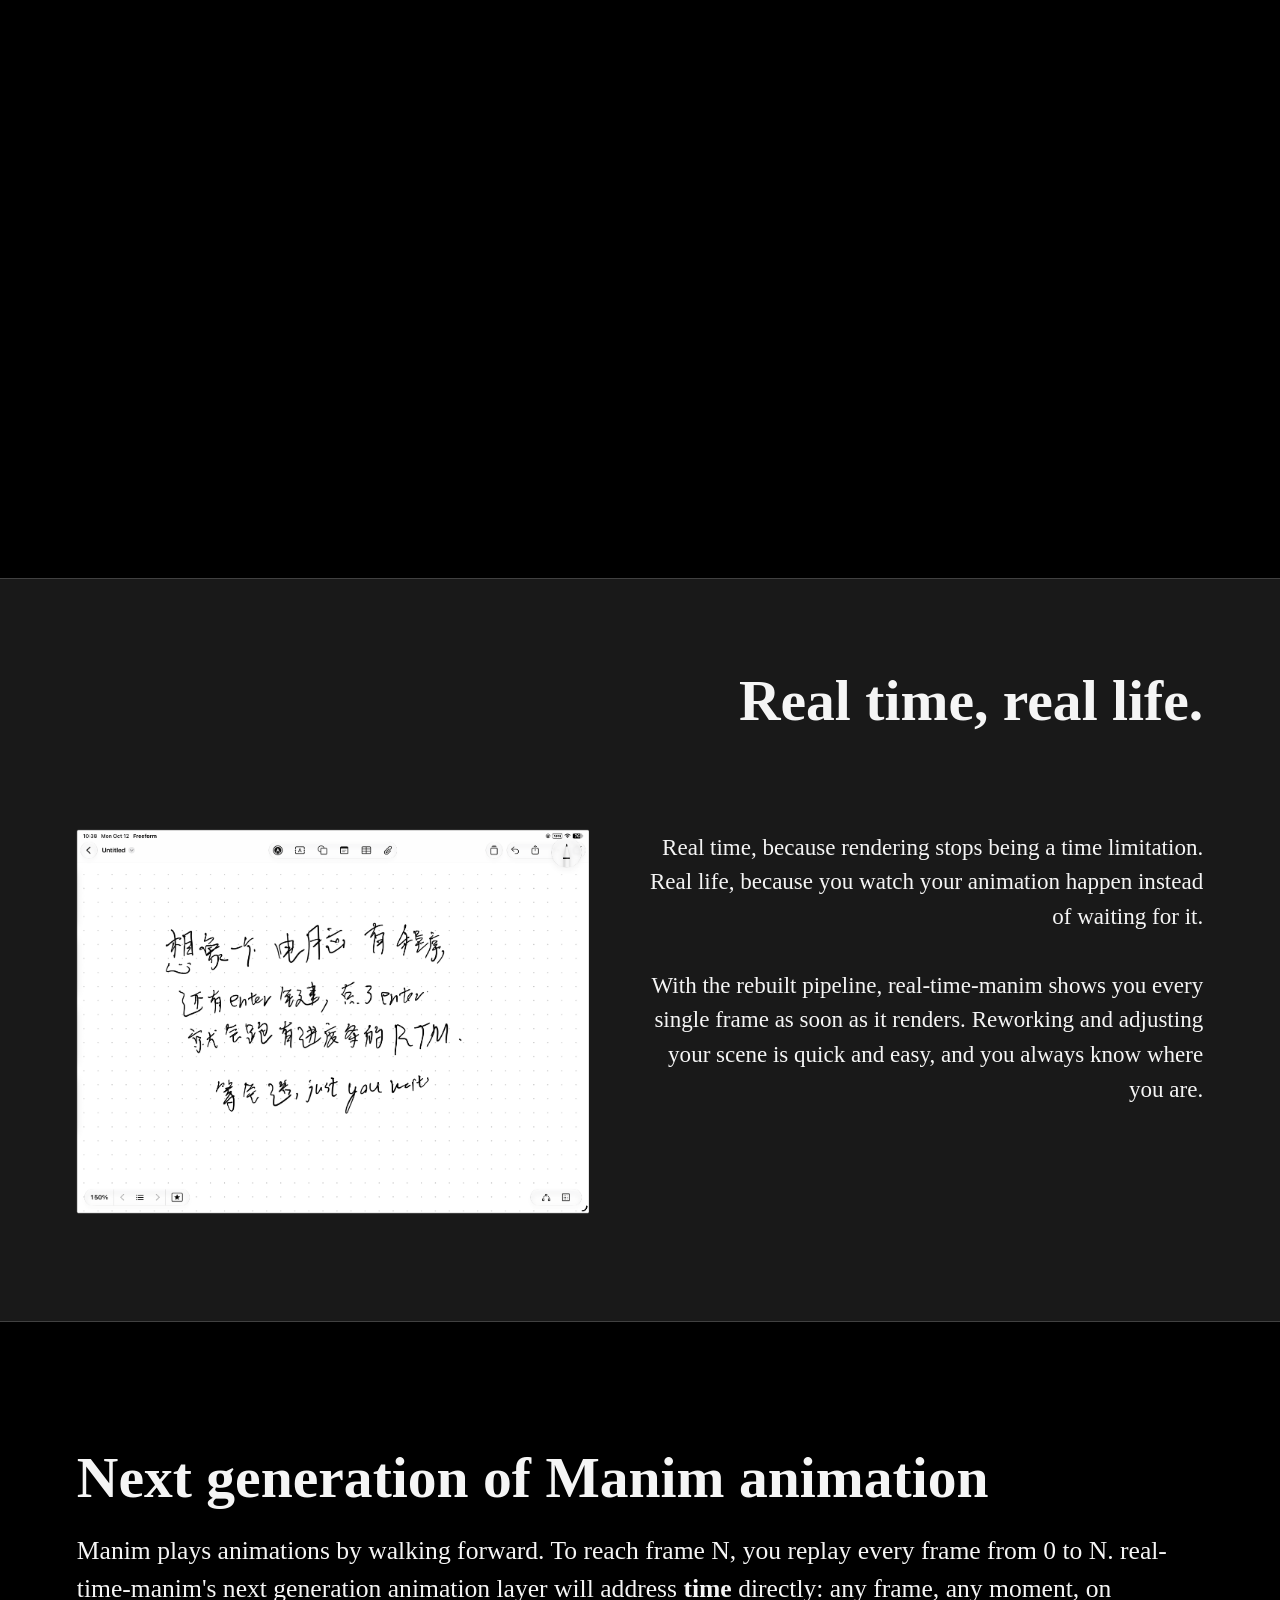
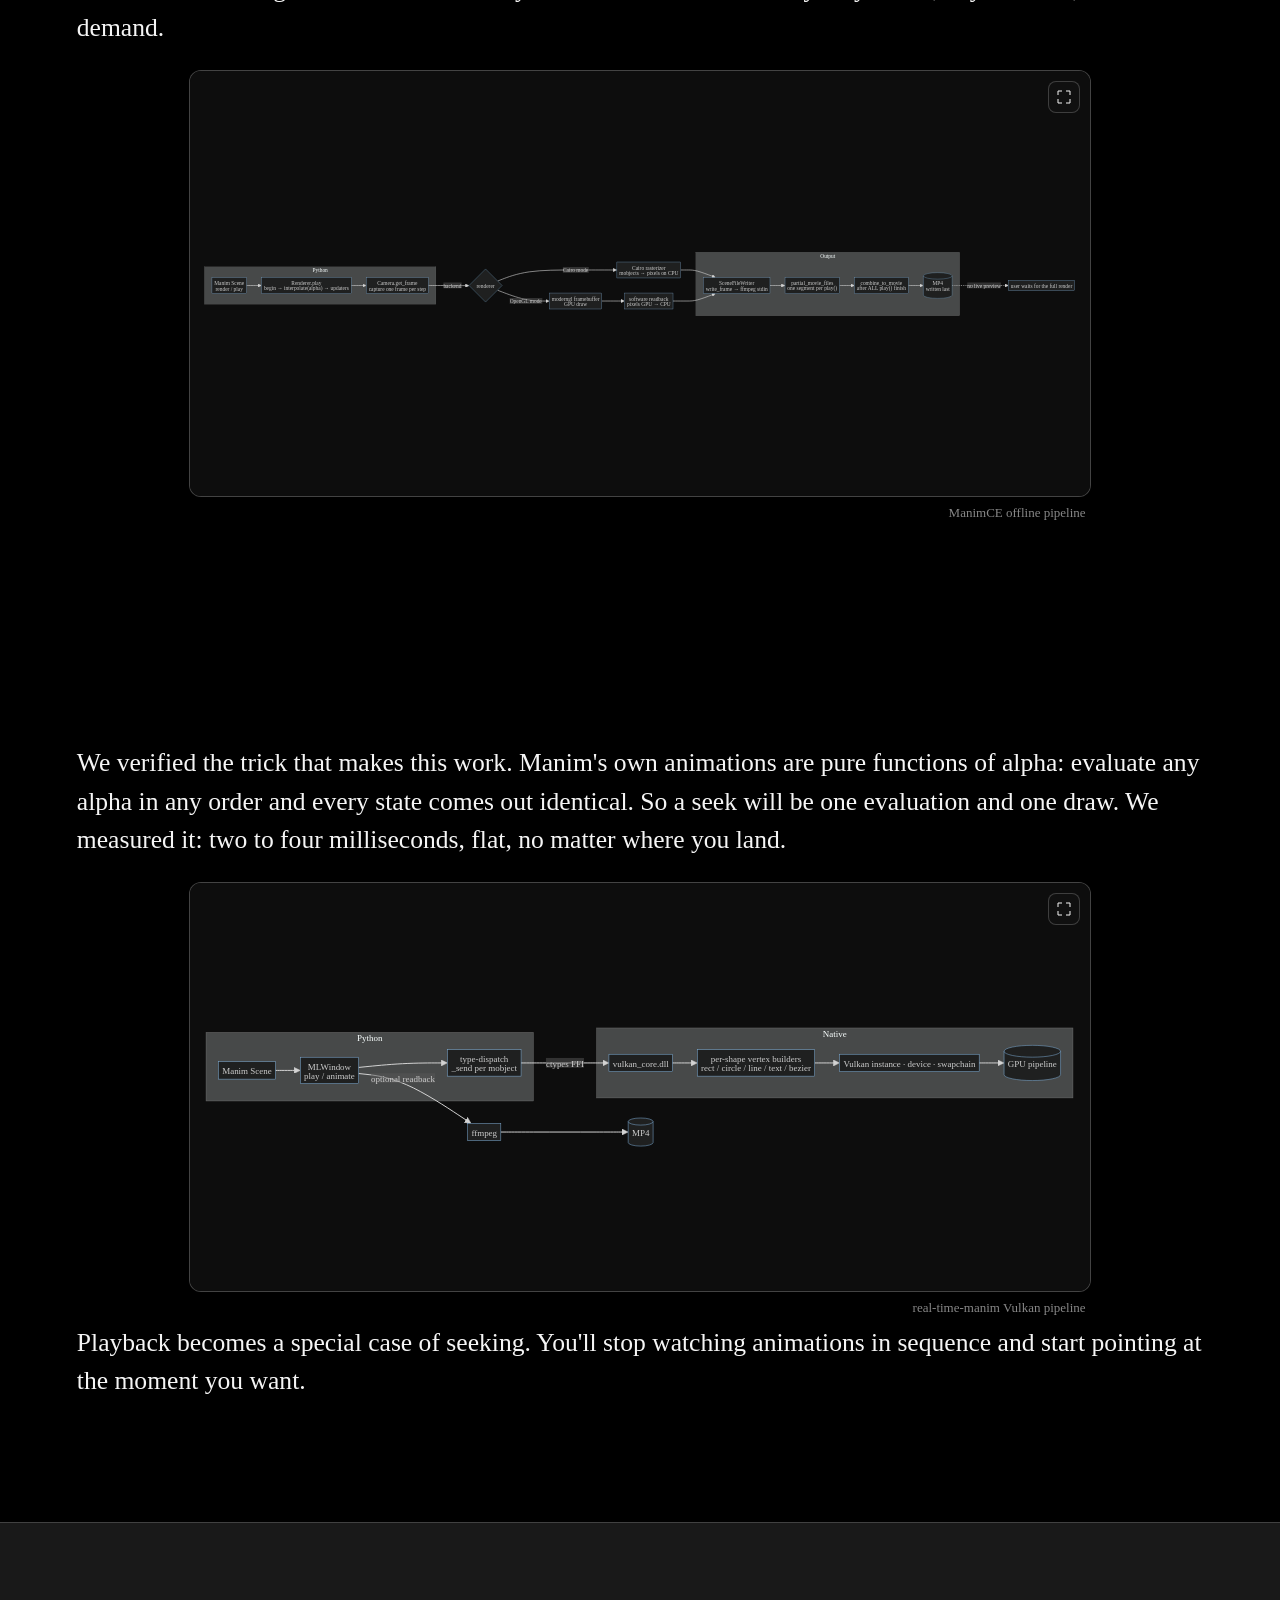
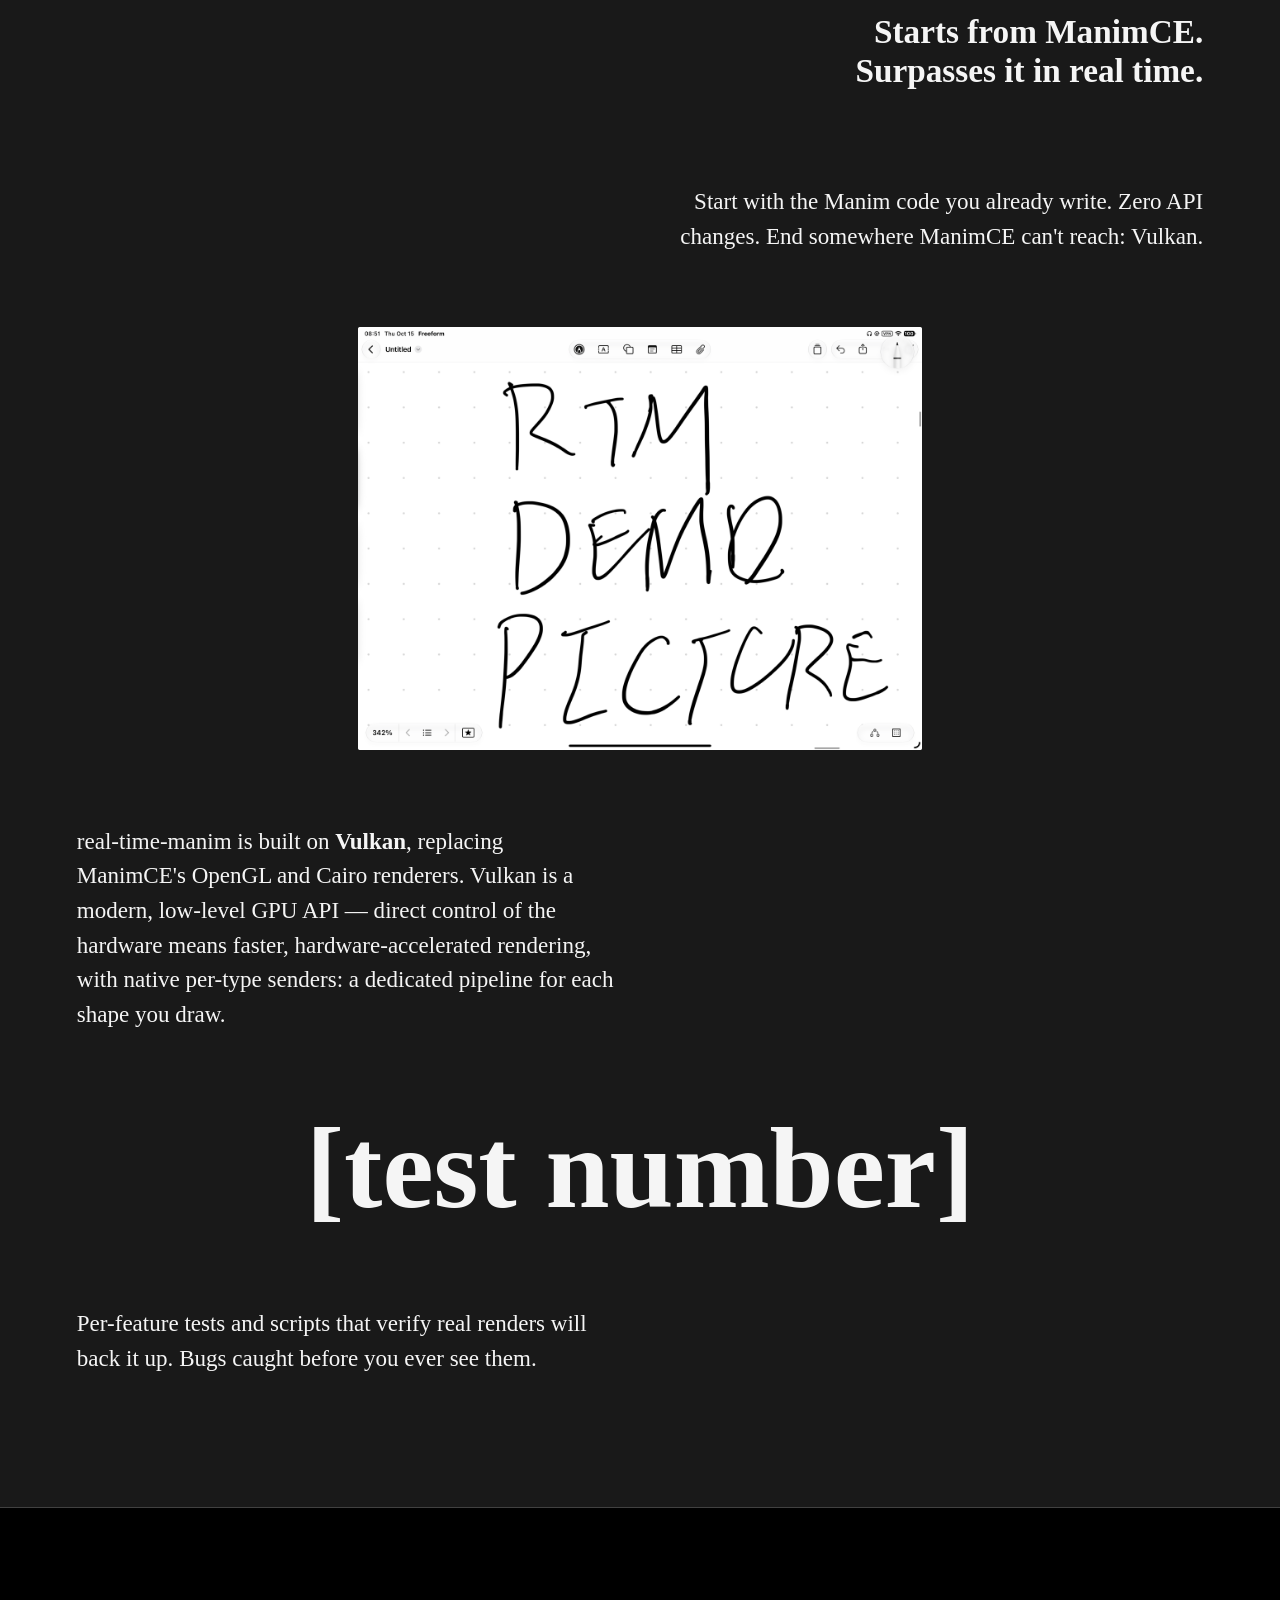
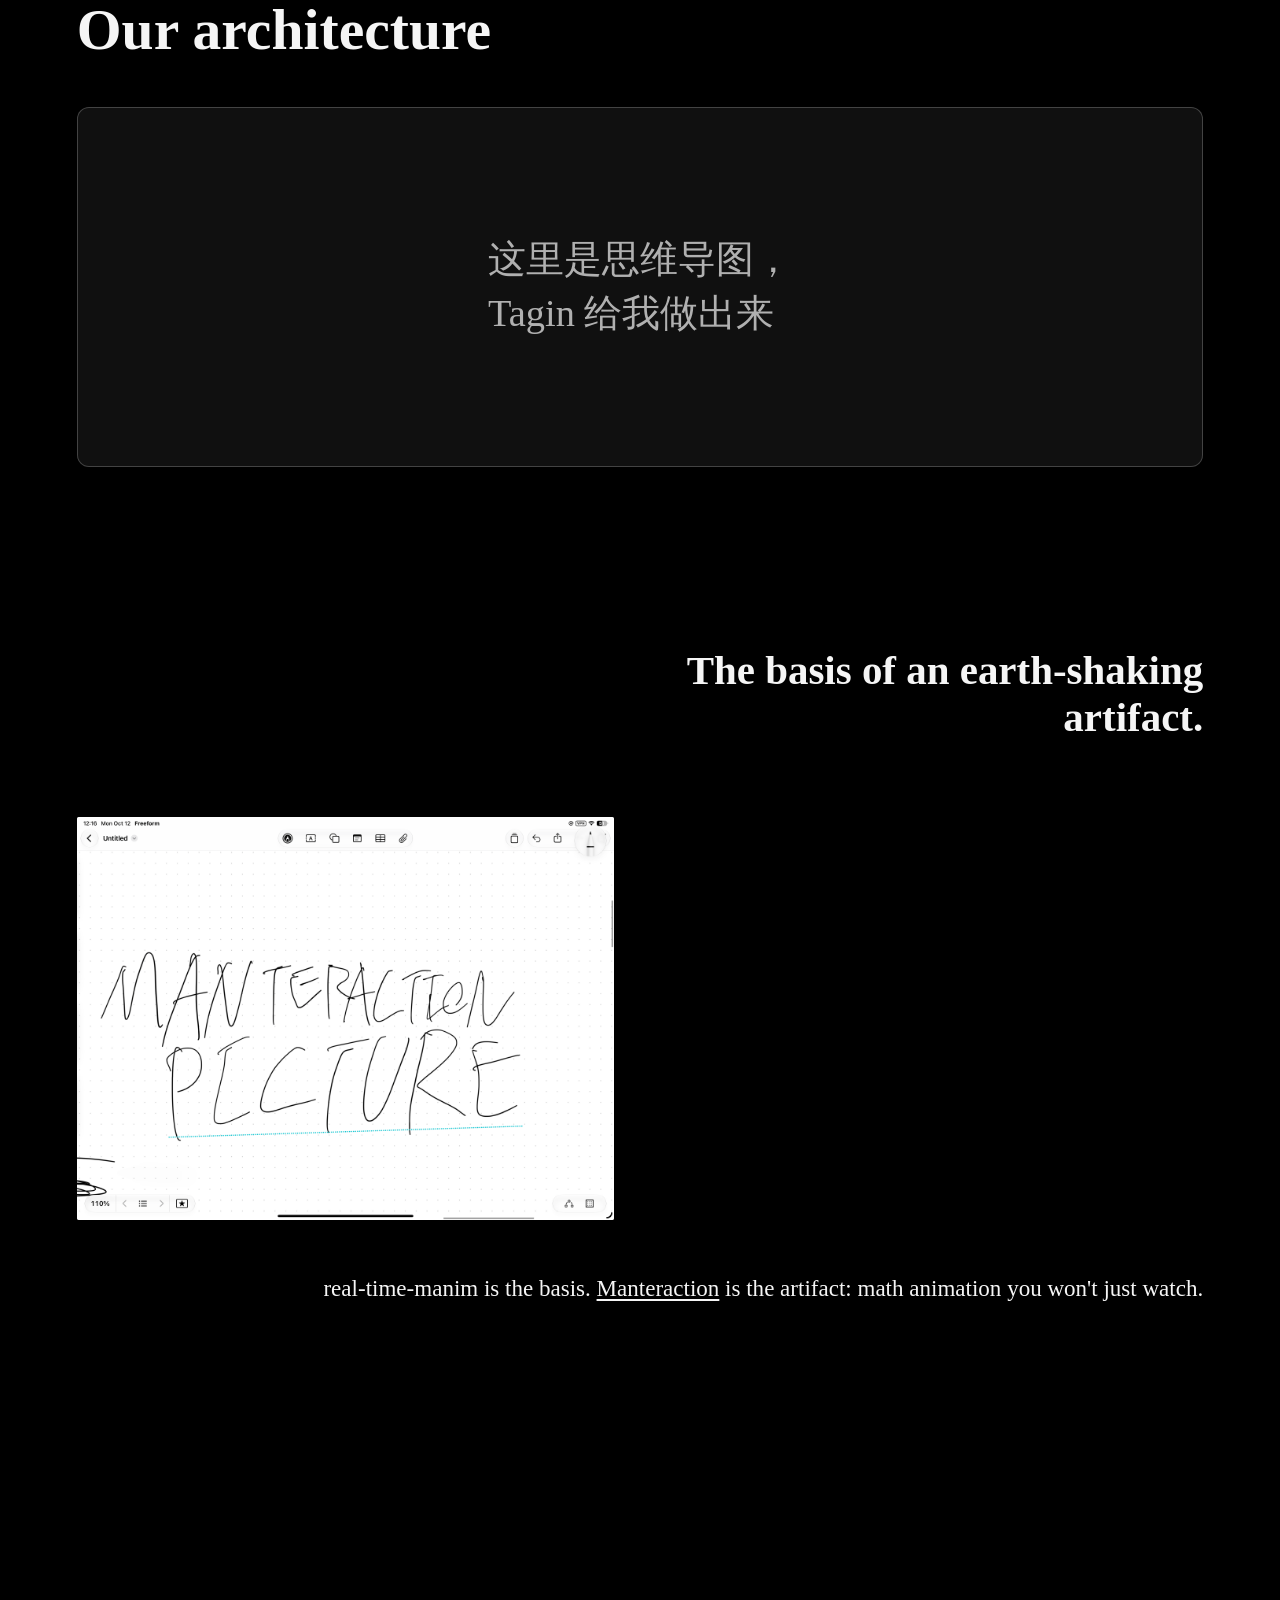
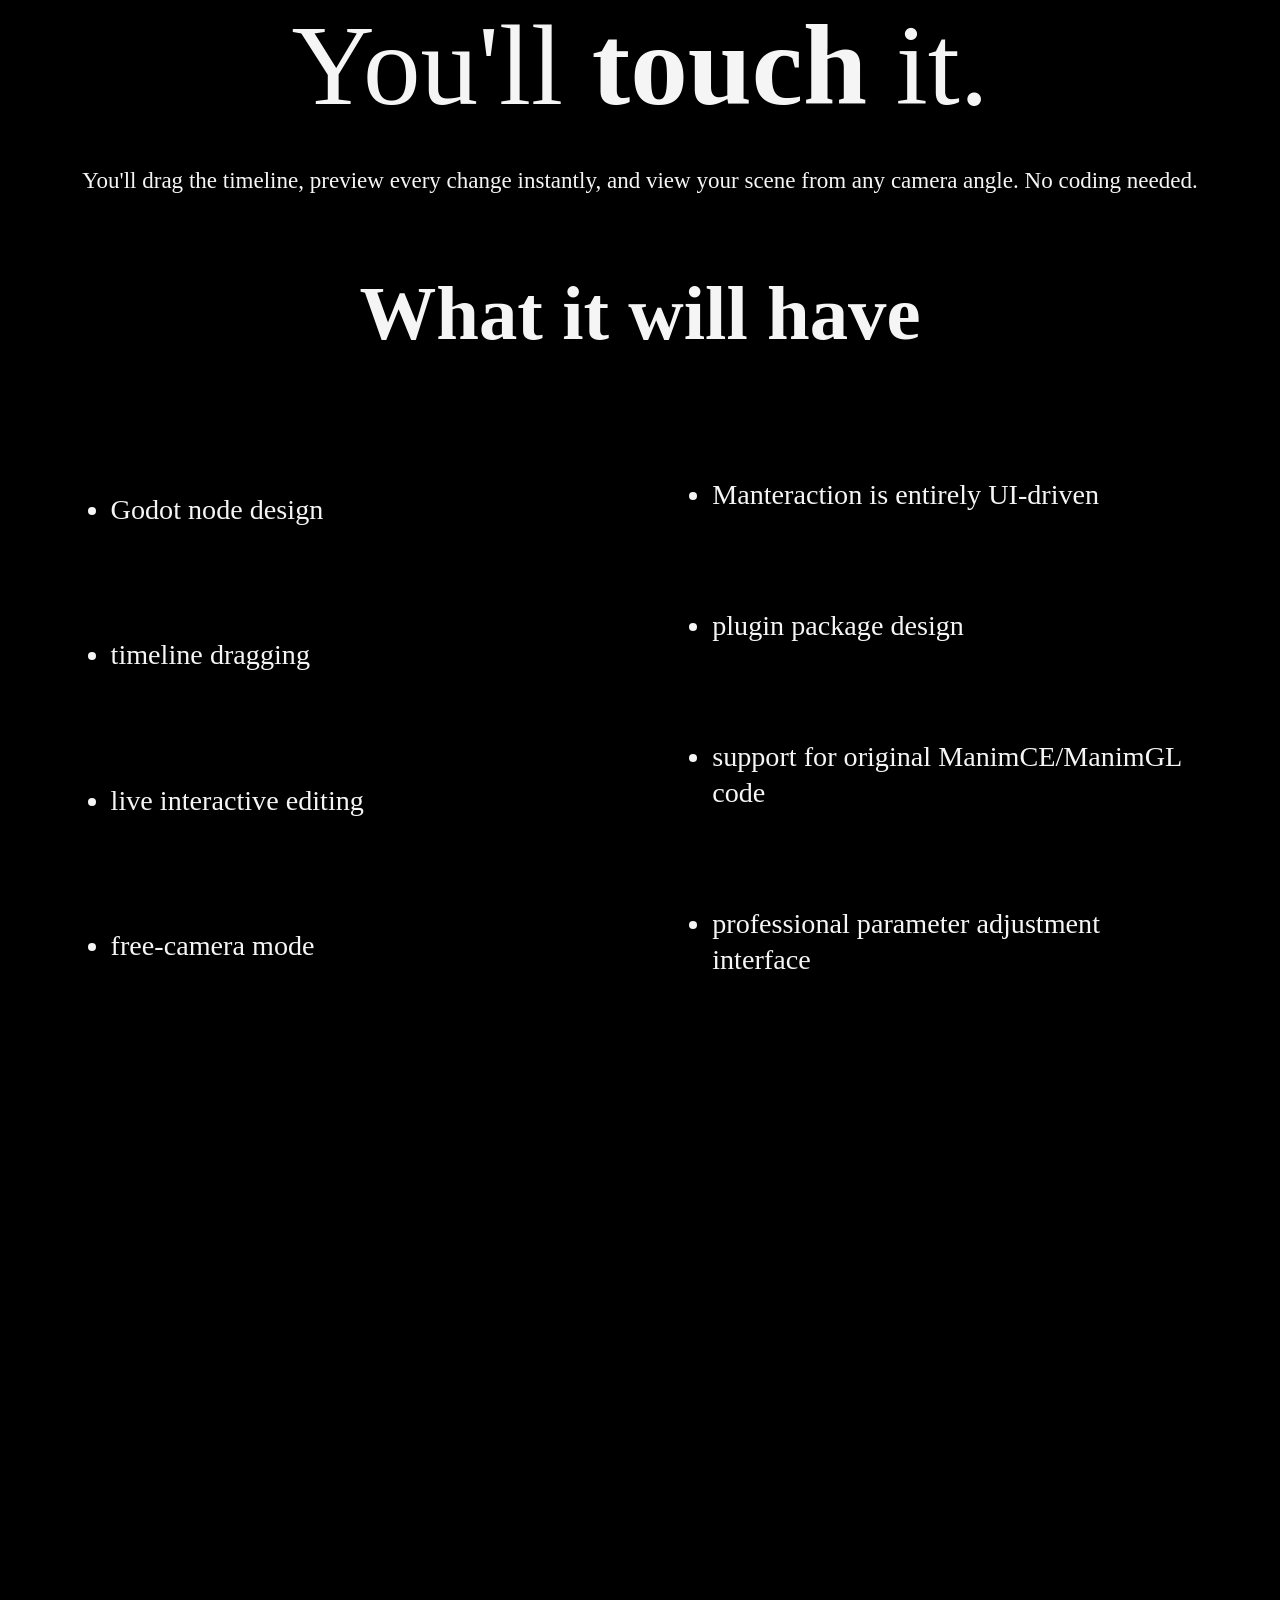
==== commit 0e7c45d2: "shrinked mermaid window size" ====
--- a/pages/en/real_time_manim.html
+++ b/pages/en/real_time_manim.html
@@ -177,7 +177,7 @@
       </div>
       <div class="manteraction-finale-block" aria-hidden="true">
         <h2 class="manteraction-finale">You'll <strong>touch</strong> it.</h2>
-        <p class="manteraction-details">You'll drag the timeline, preview every change instantly, and view your scene from any camera angle. No coding needed, and a supplemental coding platform for custom behaviour. You'll publish what you build as a plugin and take in everyone else's.</p>
+        <p class="manteraction-details">You'll drag the timeline, preview every change instantly, and view your scene from any camera angle. No coding needed. Manteraction is entirely UI-driven. You'll publish what you build as a plugin and take in everyone else's.</p>
       </div>
     </div>
   </section>
@@ -191,7 +191,7 @@
         <li>free-camera mode</li>
       </ul>
       <ul>
-        <li>no coding, with a supplemental coding platform</li>
+        <li>Manteraction is entirely UI-driven</li>
         <li>plugin package design</li>
         <li>support for original ManimCE/ManimGL code</li>
         <li>professional parameter adjustment interface</li>
--- a/assets/css/real-time-manim.css
+++ b/assets/css/real-time-manim.css
@@ -282,7 +282,8 @@
   fill: var(--banner-fill);
 }
 /* Center brand title: shift-down fade-in at the center of the merged top
-   banner once the hero controls merge into it; clicking returns to the top. */
+   banner once the hero controls merge into it; on reverse, it fades out before
+   the taskbar morphs back to the social/download controls. */
 .center-title {
   position: fixed;
   top: var(--banner-center-y, calc(30 * var(--unit)));
@@ -404,9 +405,9 @@
   font-size: clamp(16px, 2vw, 40px);
   line-height: 1.5;
 }
-/* Each text + mind-map group owns one full viewport: the copy sits on top,
-   the diagram card absorbs all remaining space so heading, paragraph and
-   the whole mind map are visible together without scrolling. */
+/* Each text + mind-map group owns one full viewport. The centered card
+   uses three quarters of the remaining height, keeping the whole map
+   visible with more breathing room around the copy and diagram. */
 .next-generation-screen {
   min-height: 100svh;
   padding: 6svh 0;
@@ -421,7 +422,9 @@
    paragraph room so the caption never collides with it. */
 .next-generation-screen p:last-child { margin-top: 1svh; }
 .next-generation-screen .diagram-card {
-  flex: 1 1 auto;
+  flex: .75 1 0;
+  width: 80%;
+  align-self: center;
   min-height: 0;
   margin: 0;
   display: flex;
@@ -581,7 +584,7 @@
   font-weight: 700;
   line-height: 1.1;
   visibility: var(--finale-visibility, hidden);
-  transform: translateY(calc(-50% + var(--finale-offset, 100vh)));
+  transform: translateY(calc(-50% + var(--finale-offset, 1px)));
 }
 .manteraction-scroll {
   height: var(--manteraction-scroll-height, auto);
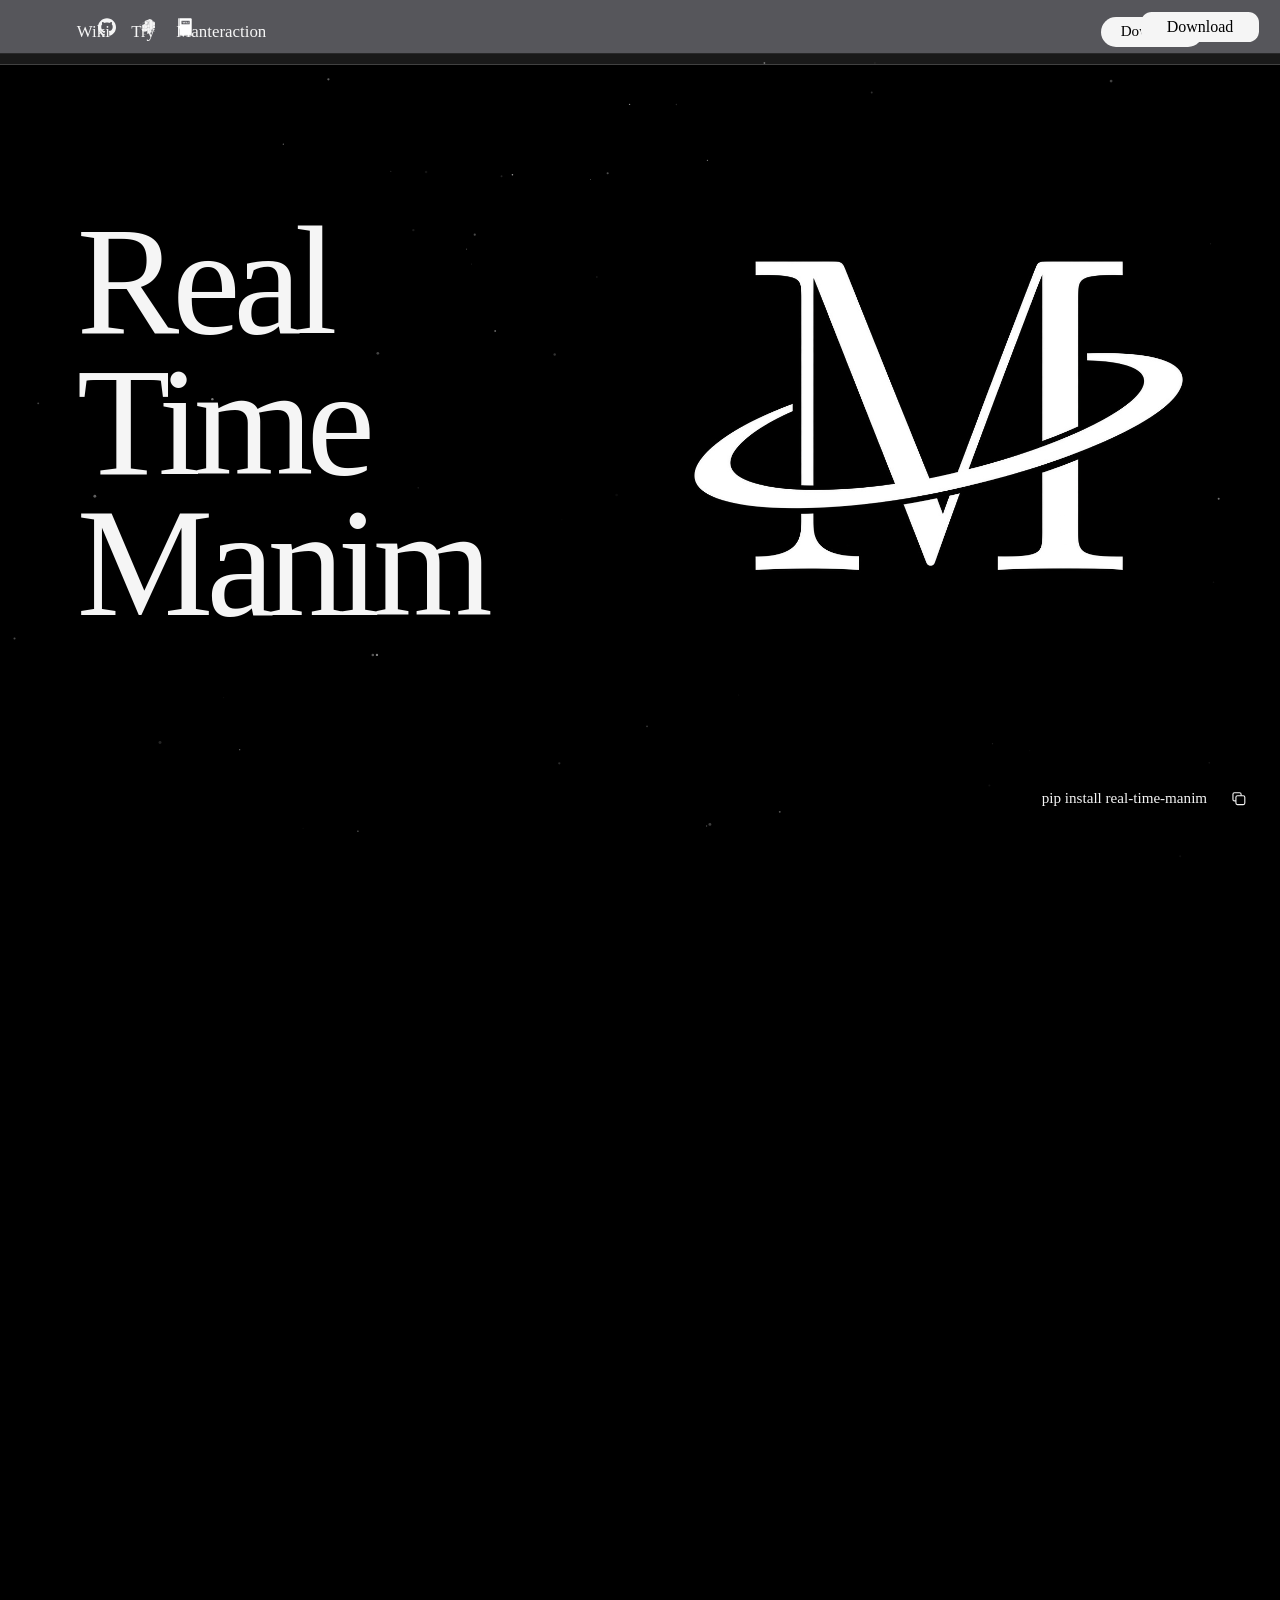
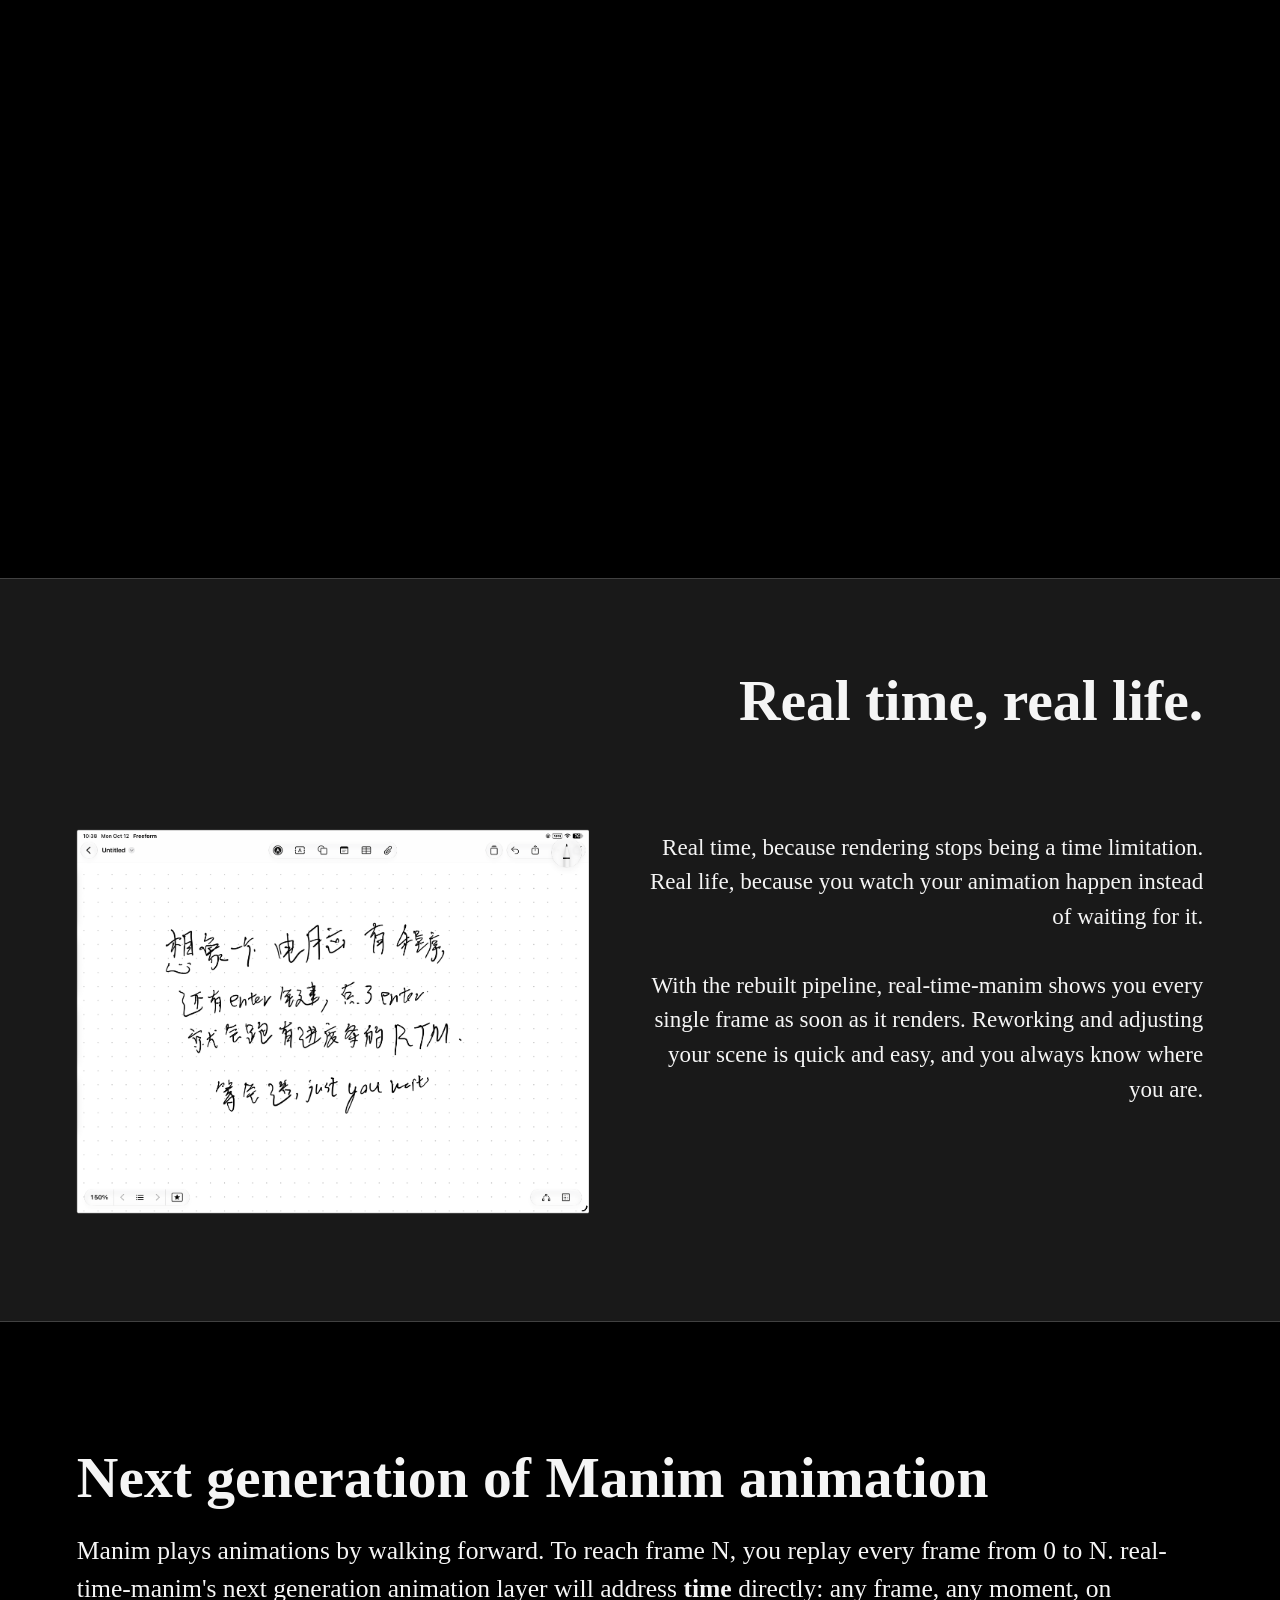
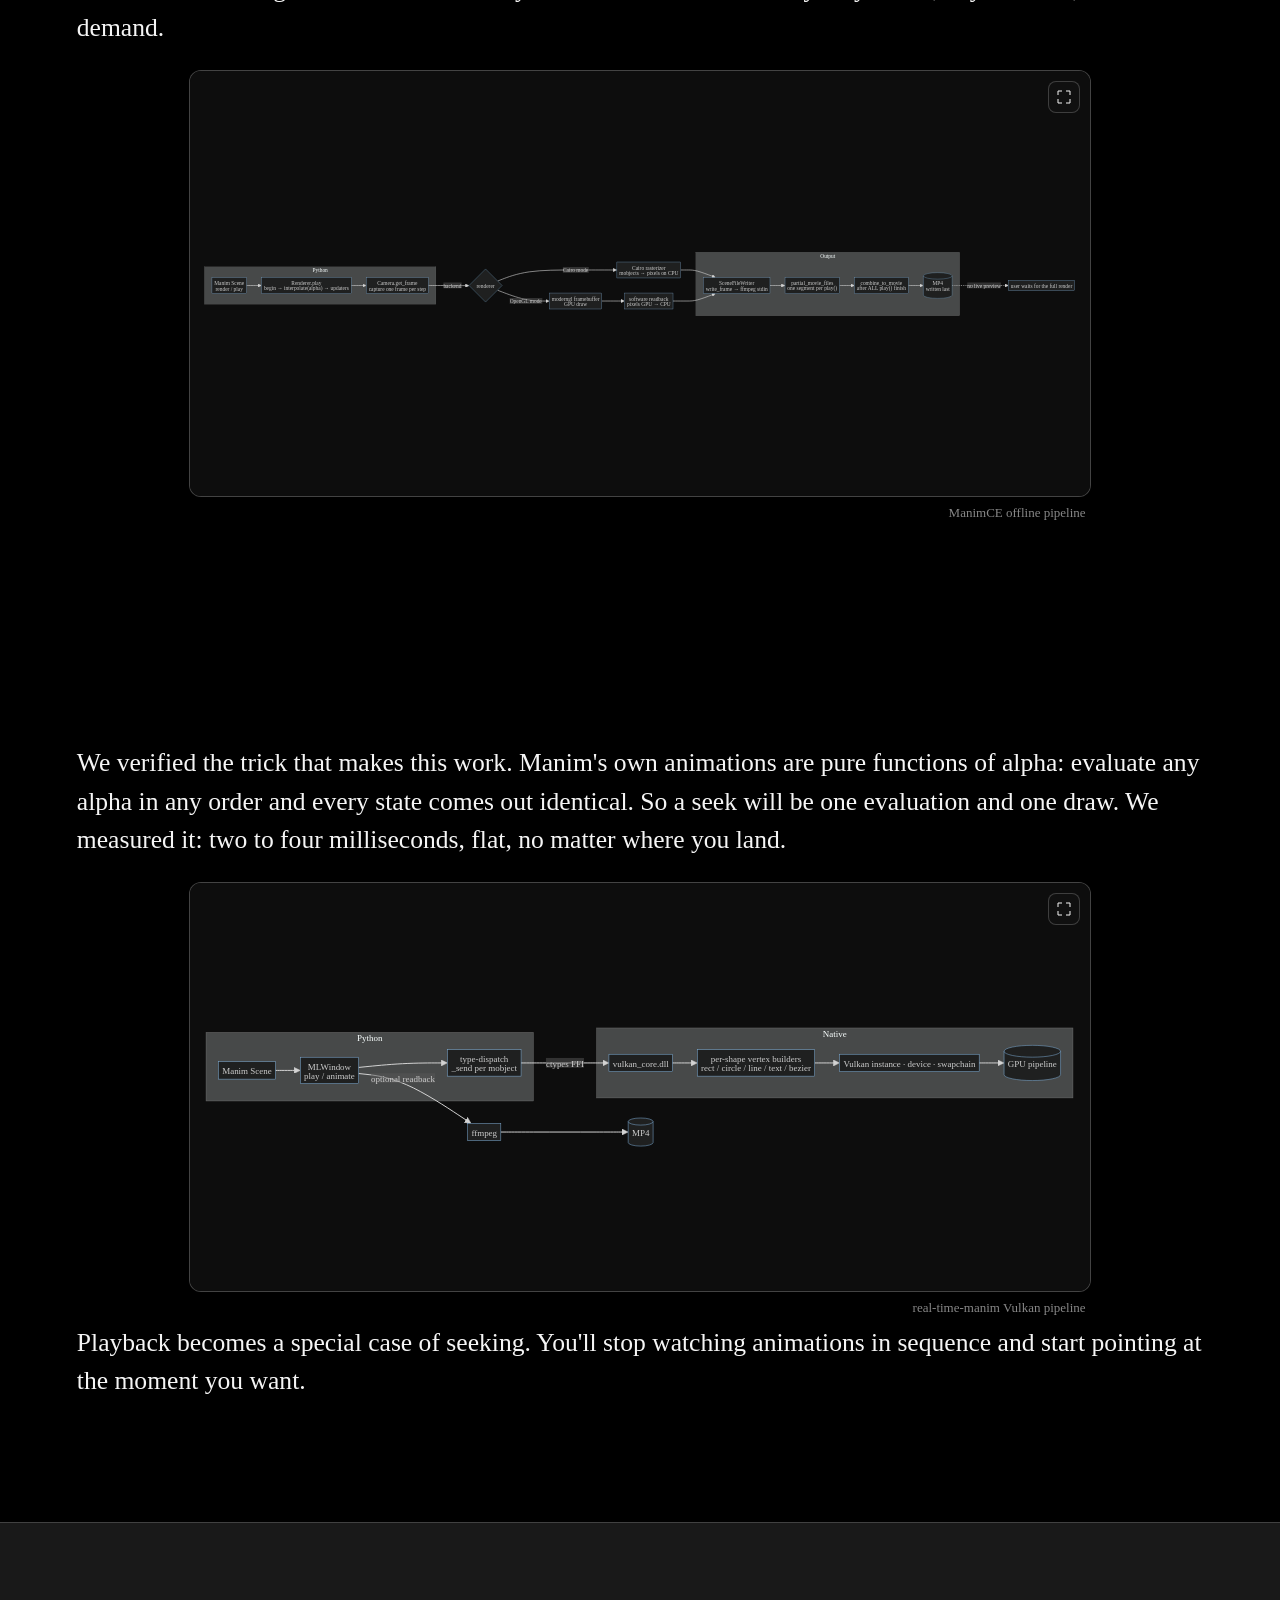
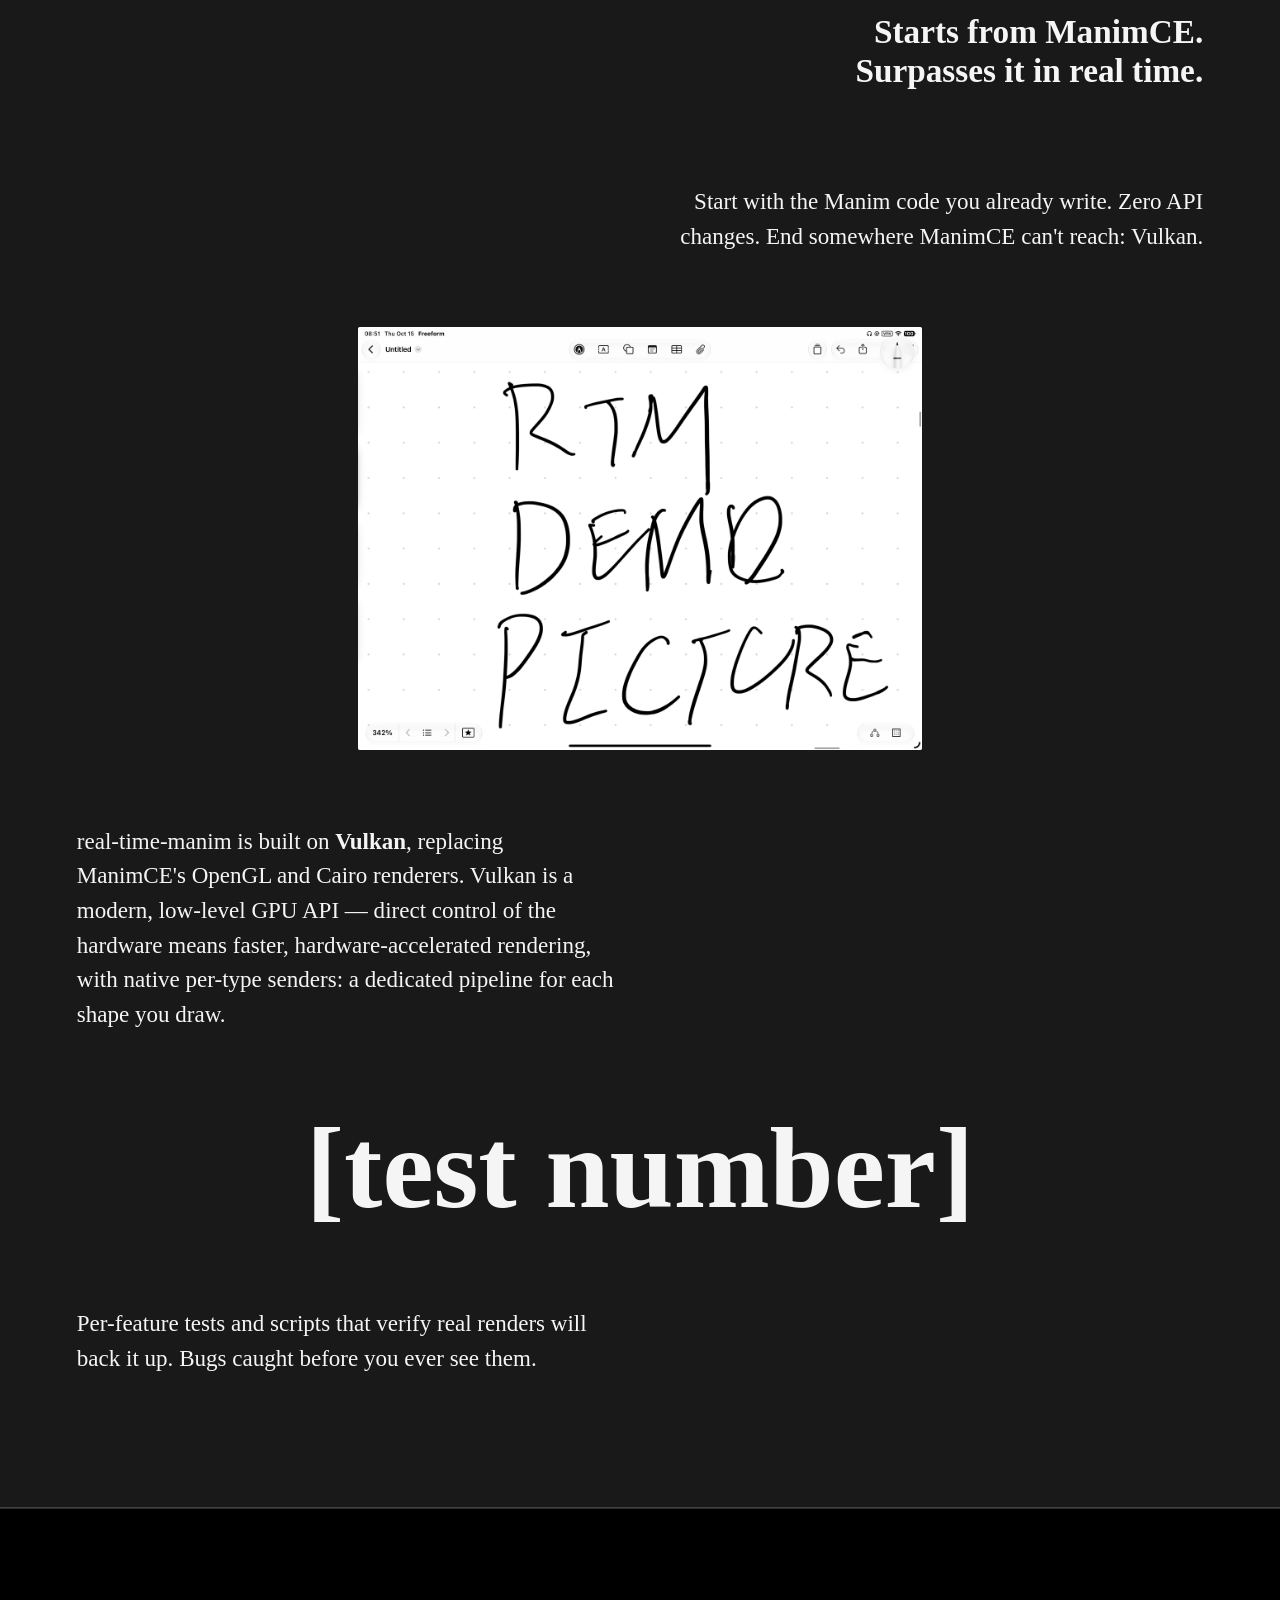
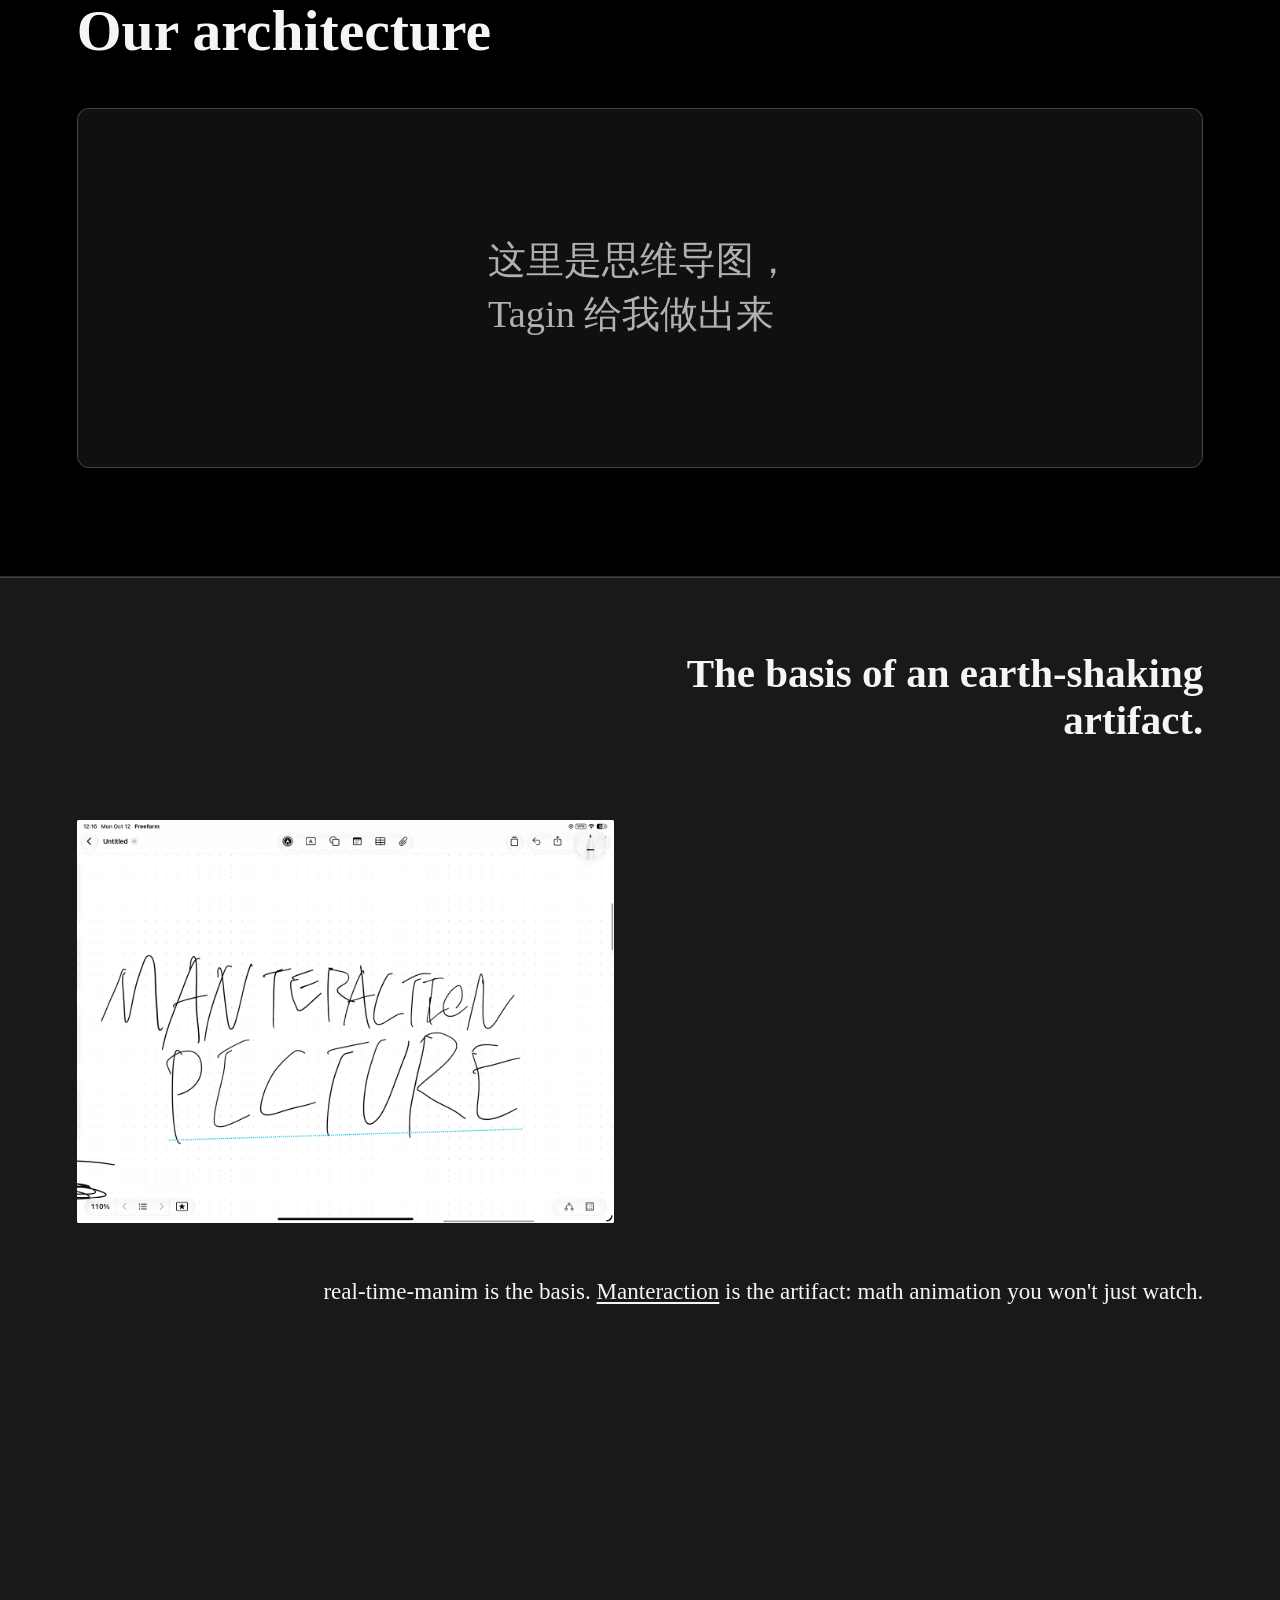
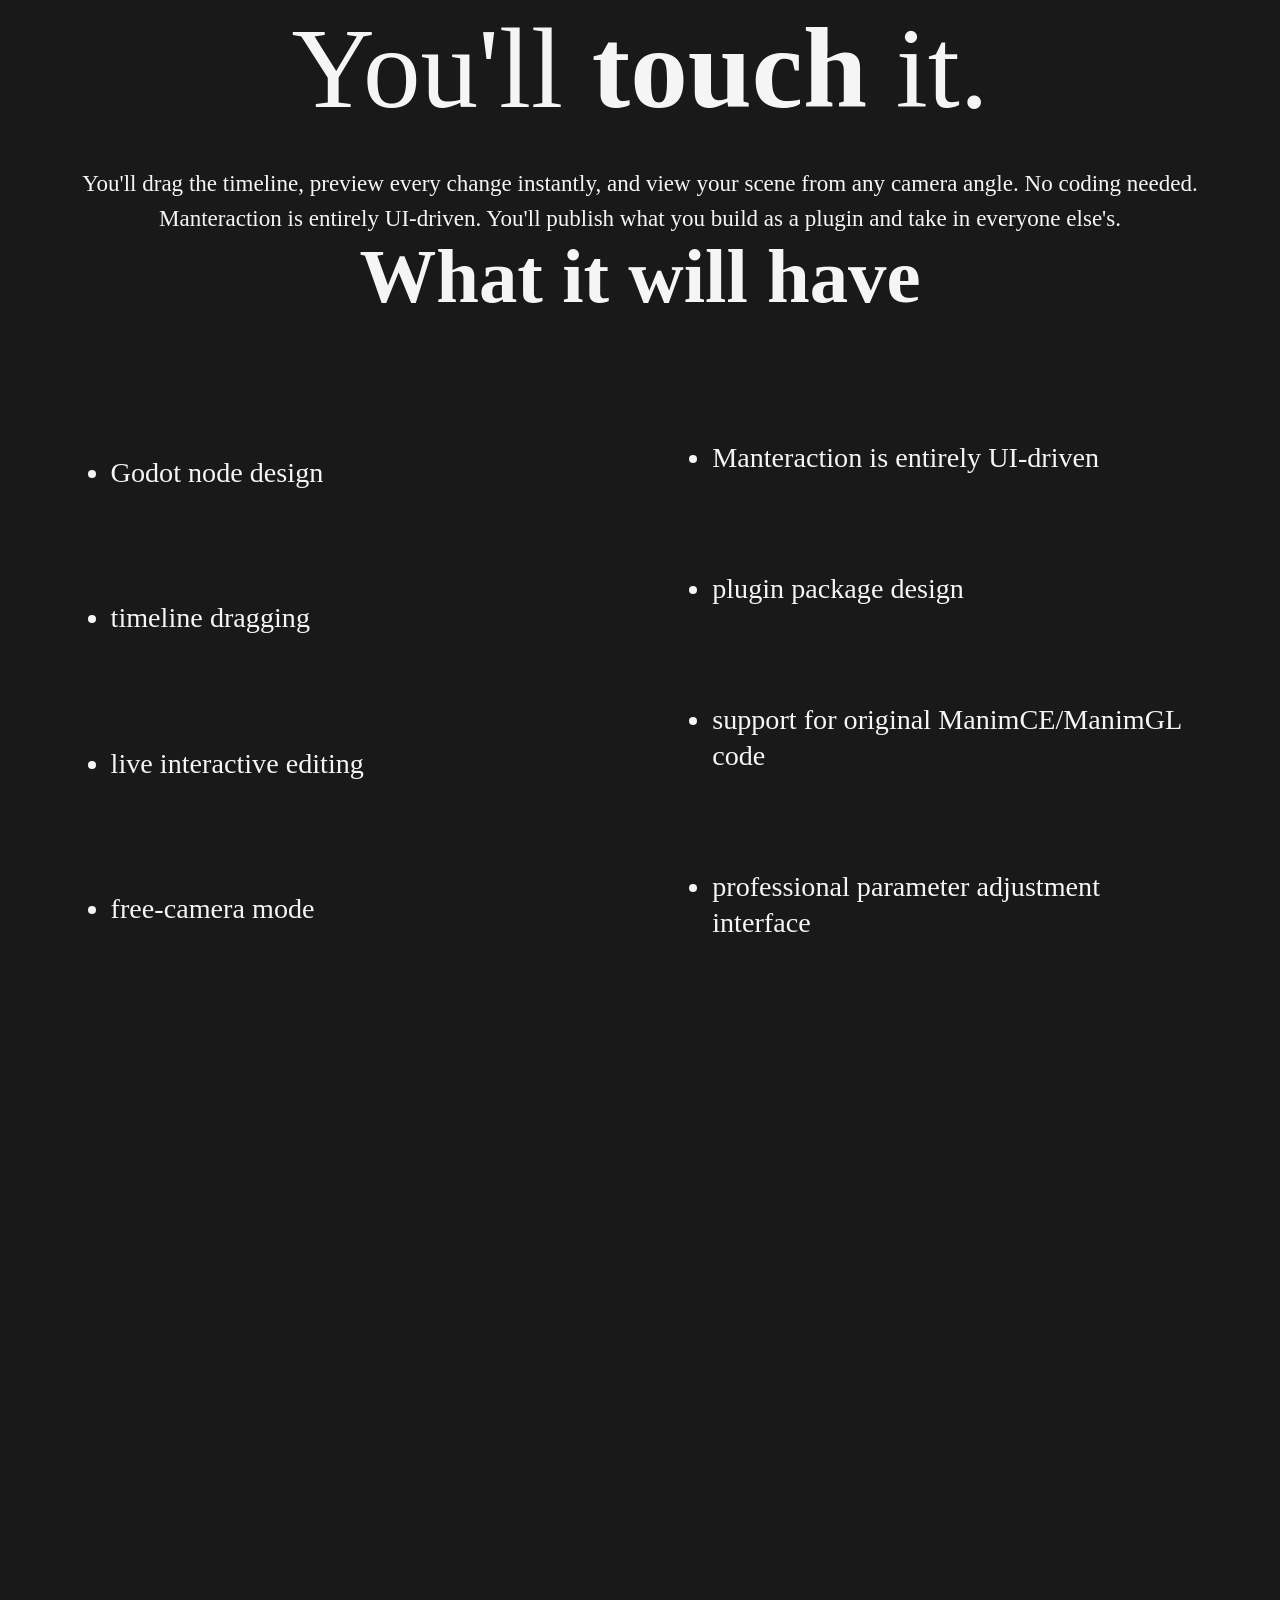
==== commit d1264c91: "added test_wiki_file" ====
--- a/pages/en/real_time_manim.html
+++ b/pages/en/real_time_manim.html
@@ -160,49 +160,51 @@
       <p class="starts-from-left">Per-feature tests and scripts that verify real renders will back it up. Bugs caught before you ever see them.</p>
     </div>
   </section>
-  <section class="architecture-section" aria-labelledby="architecture-heading">
+  <section class="architecture-section band" aria-labelledby="architecture-heading">
     <h2 class="architecture-heading" id="architecture-heading">Our architecture</h2>
     <div class="architecture-placeholder">
       <p>这里是思维导图，<br> Tagin 给我做出来</p>
     </div>
   </section>
-  <section class="manteraction-scroll" aria-labelledby="manteraction-heading">
-    <div class="manteraction-pin">
-      <div class="manteraction-stage">
-        <img class="manteraction-image" src="../../reference_for_real_time_manim/manteraction_placeholder.png" alt="Manteraction placeholder" width="2732" height="2048" decoding="async">
-        <div class="manteraction-copy">
-          <h2 id="manteraction-heading">The basis of an earth-shaking artifact.</h2>
-          <p>real-time-manim is the basis. <a href="manteraction.html">Manteraction</a> is the artifact: math animation you won't just watch.</p>
+  <div class="manteraction-future-container">
+    <section class="manteraction-scroll" aria-labelledby="manteraction-heading">
+      <div class="manteraction-pin">
+        <div class="manteraction-stage">
+          <img class="manteraction-image" src="../../reference_for_real_time_manim/manteraction_placeholder.png" alt="Manteraction placeholder" width="2732" height="2048" decoding="async">
+          <div class="manteraction-copy">
+            <h2 id="manteraction-heading">The basis of an earth-shaking artifact.</h2>
+            <p>real-time-manim is the basis. <a href="manteraction.html">Manteraction</a> is the artifact: math animation you won't just watch.</p>
+          </div>
         </div>
-      </div>
-      <div class="manteraction-finale-block" aria-hidden="true">
-        <h2 class="manteraction-finale">You'll <strong>touch</strong> it.</h2>
-        <p class="manteraction-details">You'll drag the timeline, preview every change instantly, and view your scene from any camera angle. No coding needed. Manteraction is entirely UI-driven. You'll publish what you build as a plugin and take in everyone else's.</p>
-      </div>
-    </div>
-  </section>
-  <section class="future-section" aria-labelledby="future-heading">
-    <h2 id="future-heading">What it will have</h2>
-    <div class="future-features">
-      <ul>
-        <li>Godot node design</li>
-        <li>timeline dragging</li>
-        <li>live interactive editing</li>
-        <li>free-camera mode</li>
-      </ul>
-      <ul>
-        <li>Manteraction is entirely UI-driven</li>
-        <li>plugin package design</li>
-        <li>support for original ManimCE/ManimGL code</li>
-        <li>professional parameter adjustment interface</li>
-      </ul>
-    </div>
-  </section>
-  <!-- page note: interactive elements should have some animations -->
-  <div class="future-scroll">
-  <div class="future-pin">
-    <h2 class="future-finale">Just You Wait.</h2>
-  </div>
+        <div class="manteraction-finale-block" aria-hidden="true">
+          <h2 class="manteraction-finale">You'll <strong>touch</strong> it.</h2>
+          <p class="manteraction-details">You'll drag the timeline, preview every change instantly, and view your scene from any camera angle. No coding needed. Manteraction is entirely UI-driven. You'll publish what you build as a plugin and take in everyone else's.</p>
+        </div>
+      </div>
+    </section>
+    <section class="future-section" aria-labelledby="future-heading">
+      <h2 id="future-heading">What it will have</h2>
+      <div class="future-features">
+        <ul>
+          <li>Godot node design</li>
+          <li>timeline dragging</li>
+          <li>live interactive editing</li>
+          <li>free-camera mode</li>
+        </ul>
+        <ul>
+          <li>Manteraction is entirely UI-driven</li>
+          <li>plugin package design</li>
+          <li>support for original ManimCE/ManimGL code</li>
+          <li>professional parameter adjustment interface</li>
+        </ul>
+      </div>
+    </section>
+    <!-- page note: interactive elements should have some animations -->
+    <div class="future-scroll">
+      <div class="future-pin">
+        <h2 class="future-finale">Just You Wait.</h2>
+      </div>
+    </div>
   </div>
 </body>
 </html>
--- a/assets/css/real-time-manim.css
+++ b/assets/css/real-time-manim.css
@@ -512,7 +512,7 @@
   position: sticky;
   top: 0;
   z-index: 1;
-  background: #000000;
+  background: transparent;
   opacity: 1;
   transform: none;
   min-height: 100svh;
@@ -586,6 +586,12 @@
   visibility: var(--finale-visibility, hidden);
   transform: translateY(calc(-50% + var(--finale-offset, 1px)));
 }
+.manteraction-future-container {
+  position: relative;
+  background: rgba(245, 245, 245, calc(.1 * var(--future-surface-opacity, 1)));
+  border-top: 1px solid var(--hairline);
+  border-bottom: 1px solid var(--hairline);
+}
 .manteraction-scroll {
   height: var(--manteraction-scroll-height, auto);
 }
@@ -667,6 +673,9 @@
   background: var(--band);
   border-top: 1px solid var(--hairline);
   border-bottom: 1px solid var(--hairline);
+}
+.architecture-section.band {
+  background: var(--background);
 }
 
 @media (max-width: 600px) {
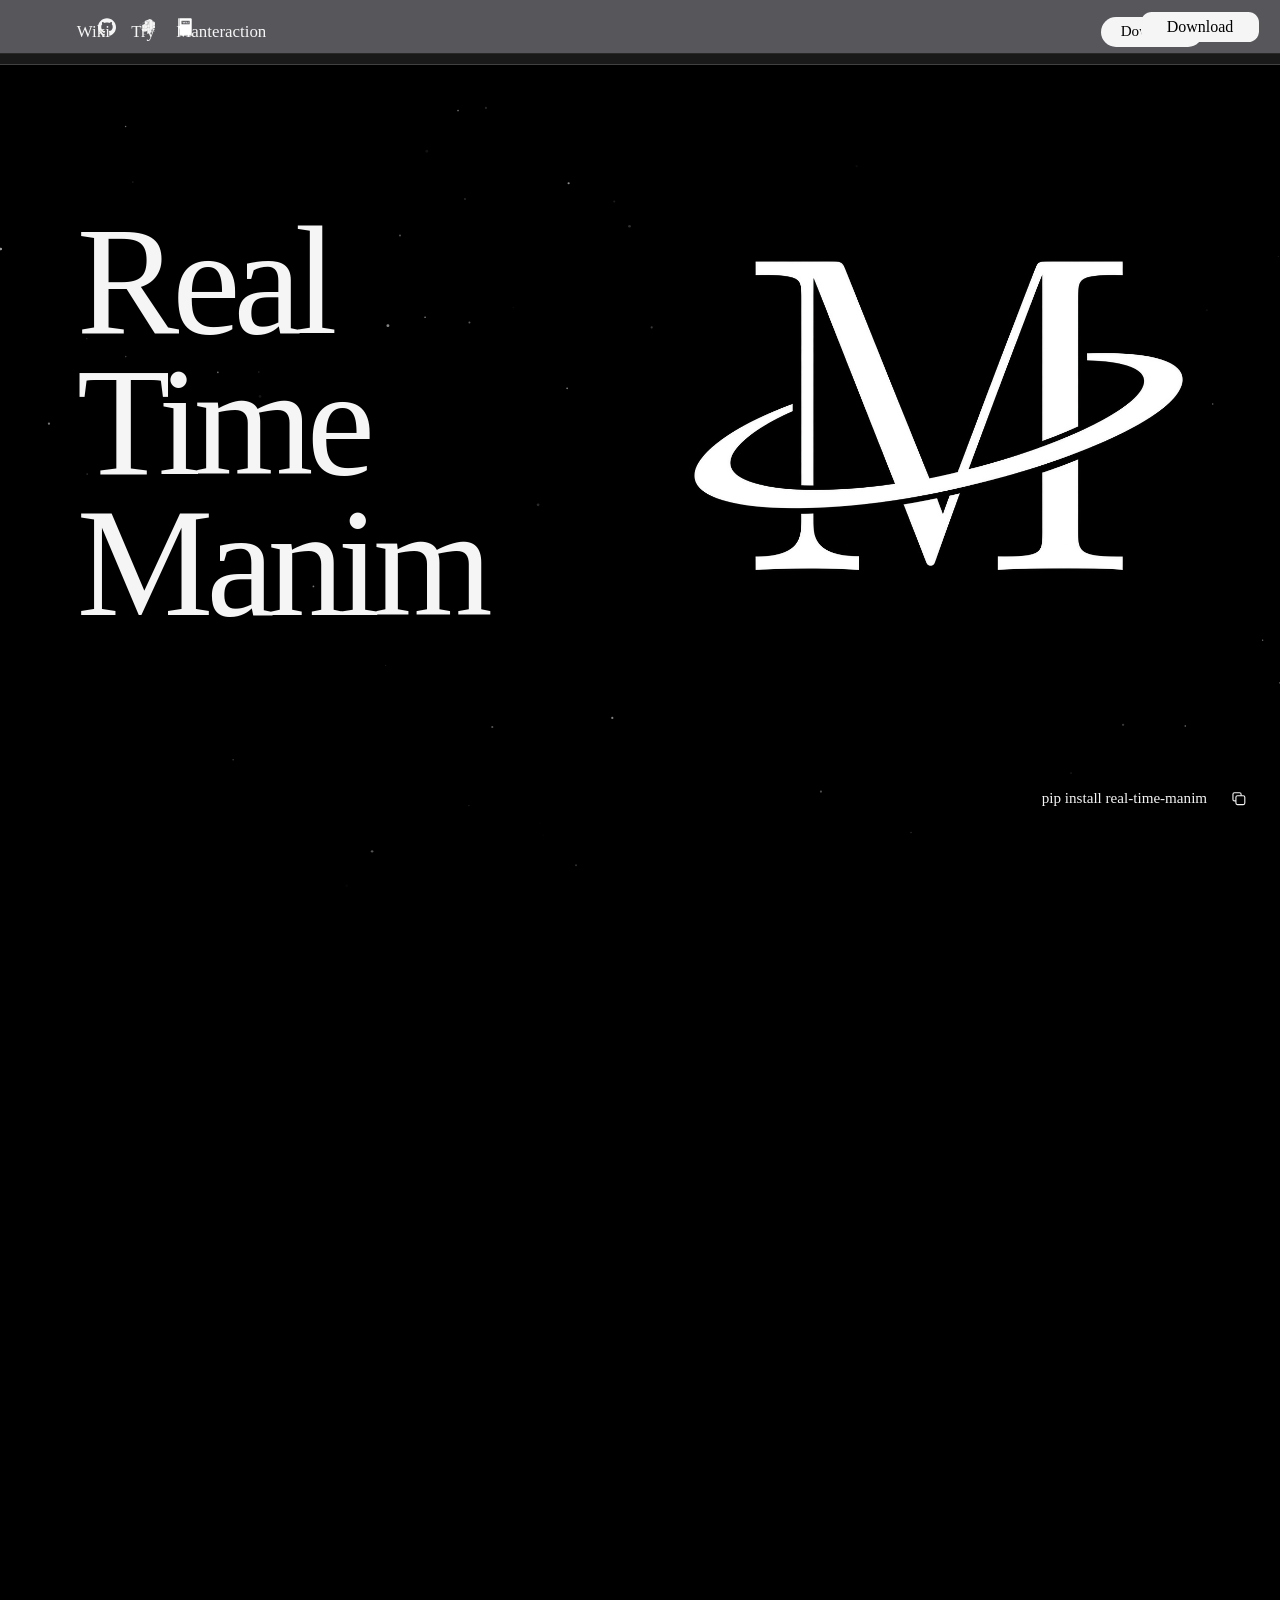
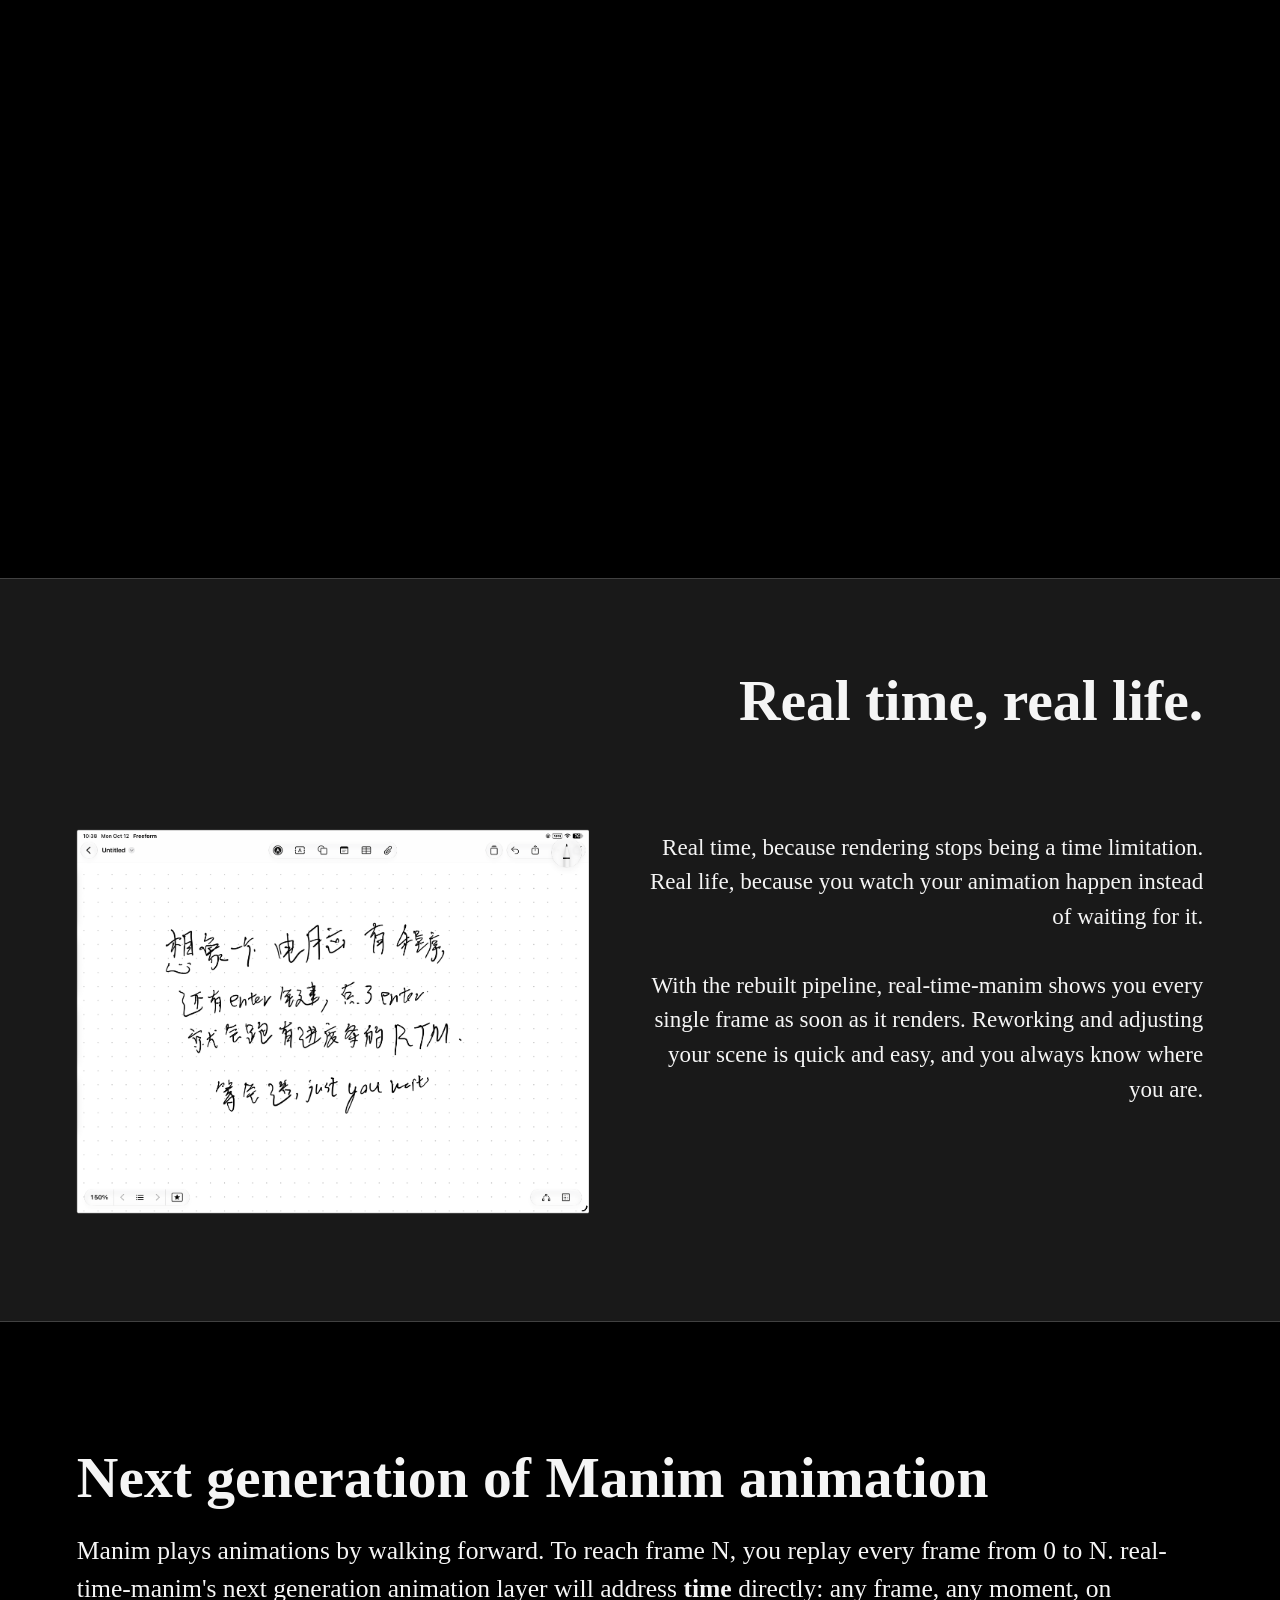
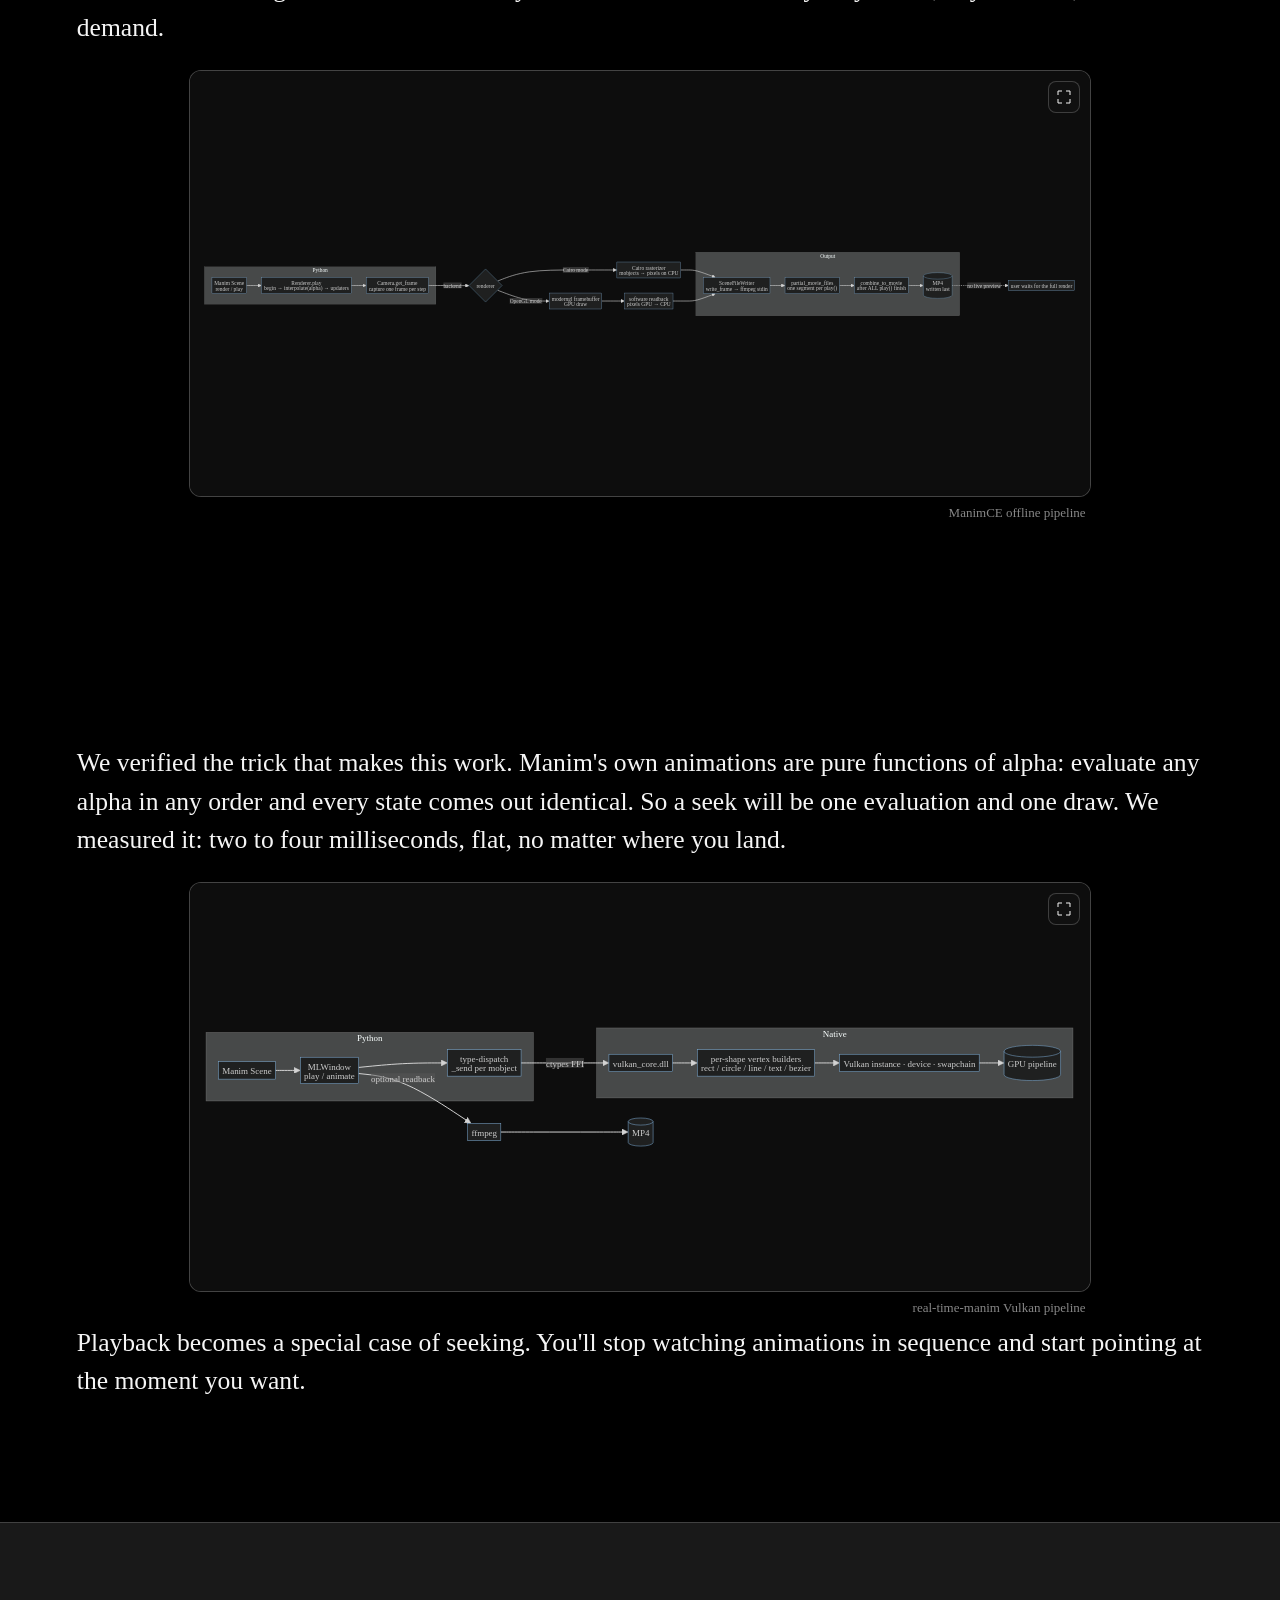
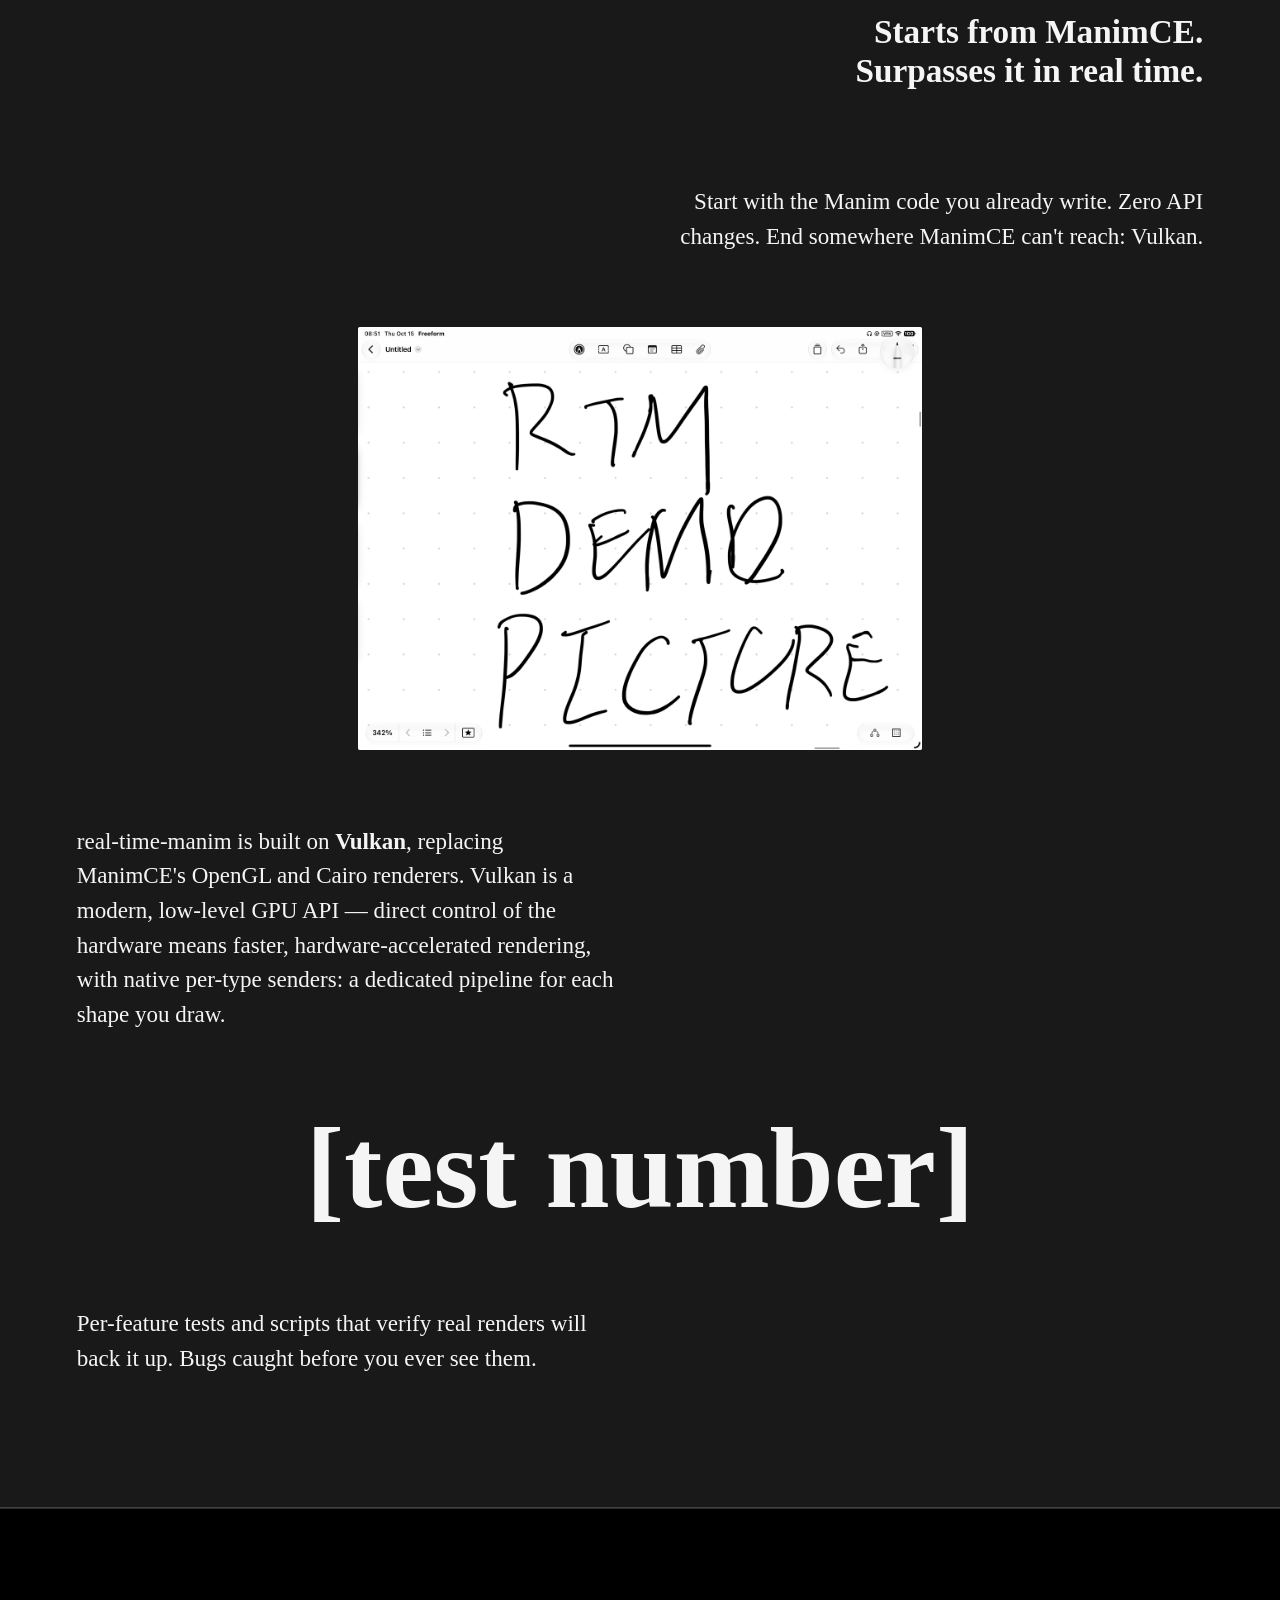
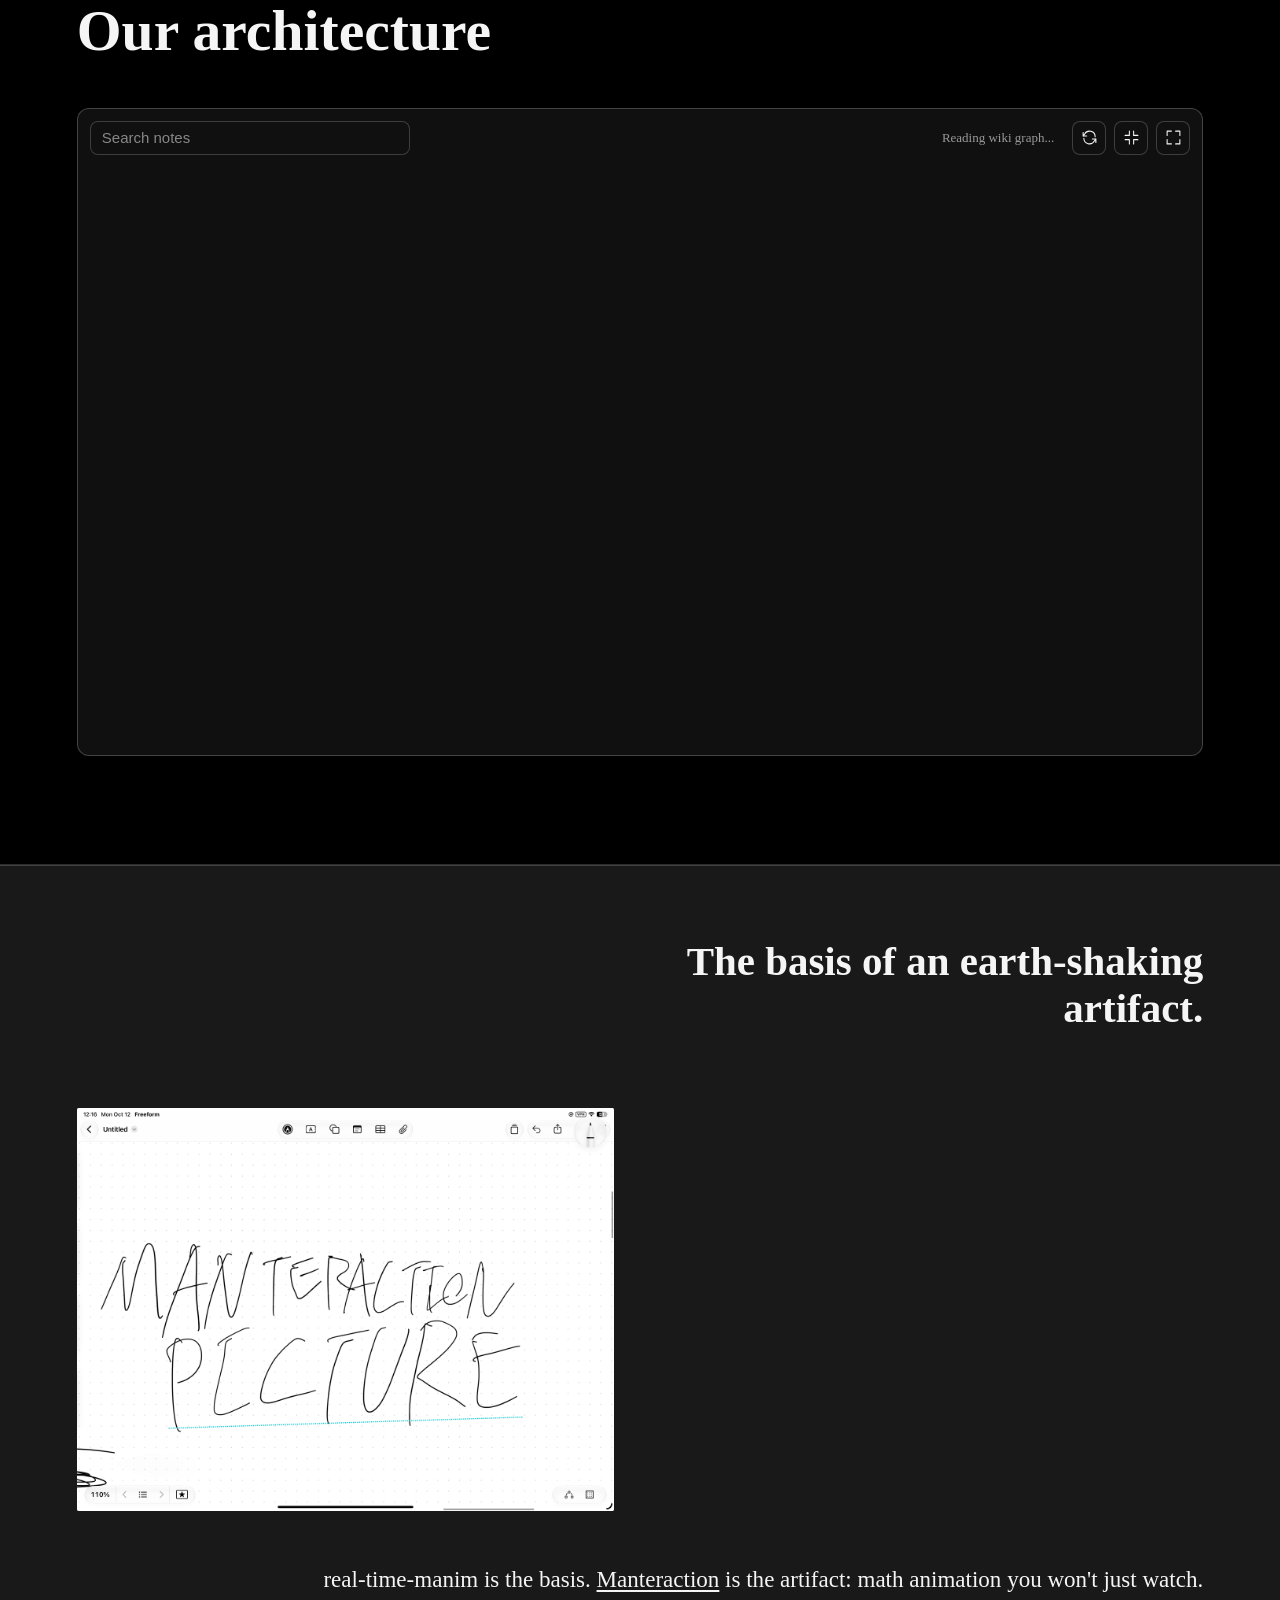
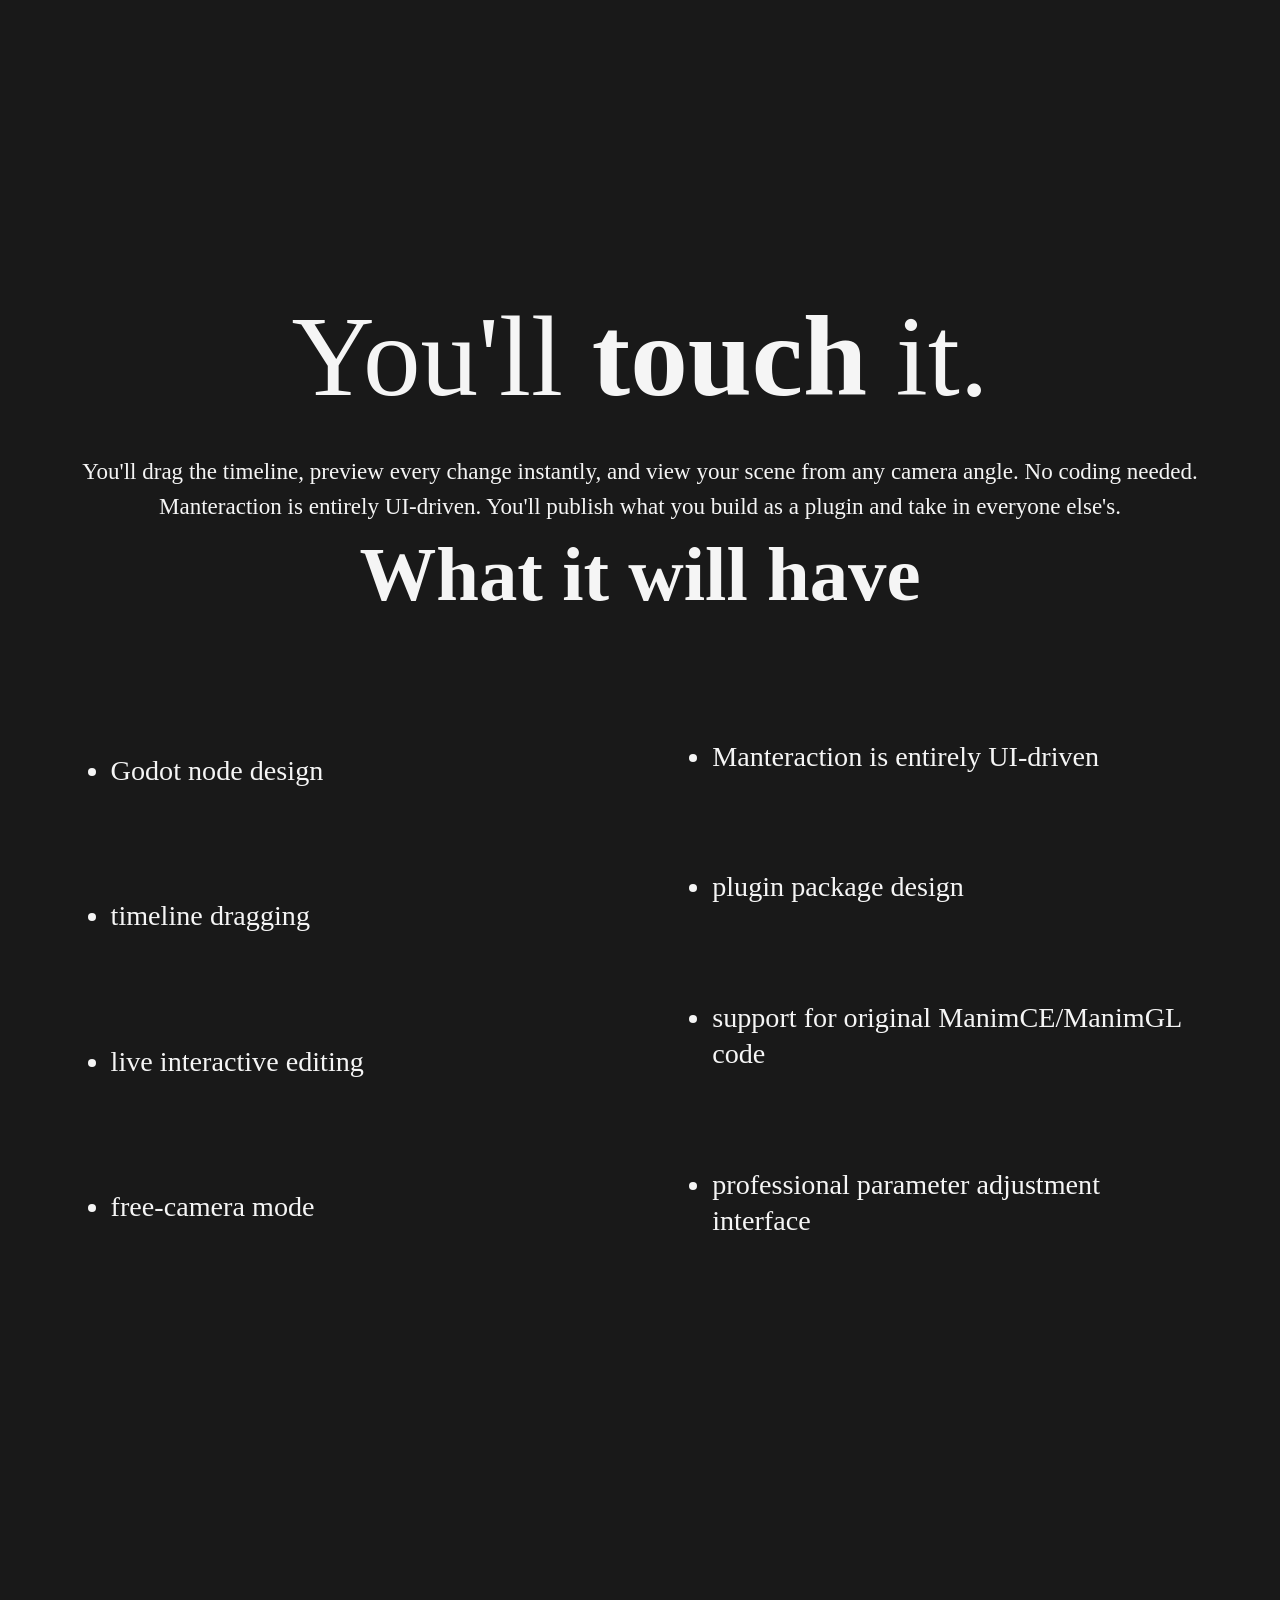
==== commit d33b27b9: "added dynamically adjustable and wiki-content-dependent graph under our architecture, draft of wiki" ====
--- a/pages/en/real_time_manim.html
+++ b/pages/en/real_time_manim.html
@@ -12,6 +12,8 @@
   <script src="../../assets/js/starfield.js" defer></script>
   <script src="../../assets/js/vendor/mermaid.min.js" defer></script>
   <script src="../../assets/js/diagram-panzoom.js" defer></script>
+  <script src="../../assets/js/vendor/d3.v7.min.js" defer></script>
+  <script src="../../assets/js/architecture-graph.js" defer></script>
 </head>
 <body>
   <header class="taskbar">
@@ -162,8 +164,27 @@
   </section>
   <section class="architecture-section band" aria-labelledby="architecture-heading">
     <h2 class="architecture-heading" id="architecture-heading">Our architecture</h2>
-    <div class="architecture-placeholder">
-      <p>这里是思维导图，<br> Tagin 给我做出来</p>
+    <div class="architecture-graph" data-source-root="../../test_wiki_file/" data-entry-path="index.md">
+      <div class="architecture-graph-toolbar">
+        <label class="architecture-graph-search-label">
+          <span class="architecture-graph-visually-hidden">Search notes</span>
+          <input class="architecture-graph-search" type="search" placeholder="Search notes" autocomplete="off">
+        </label>
+        <span class="architecture-graph-status" role="status" aria-live="polite">Reading wiki graph...</span>
+        <button class="architecture-graph-refresh" type="button" aria-label="Refresh graph" title="Refresh graph">
+          <svg viewBox="0 0 24 24" width="17" height="17" fill="none" stroke="currentColor" stroke-width="1.5" aria-hidden="true"><path d="M20 11a8 8 0 0 0-14.9-4L3 10m0-5v5h5M4 13a8 8 0 0 0 14.9 4L21 14m0 5v-5h-5" stroke-linecap="round" stroke-linejoin="round"/></svg>
+        </button>
+        <button class="architecture-graph-recenter" type="button" aria-label="Recenter graph" title="Recenter graph">
+          <svg viewBox="0 0 24 24" width="17" height="17" fill="none" stroke="currentColor" stroke-width="1.5" aria-hidden="true"><path d="M9 3v6H3M15 3v6h6M9 21v-6H3M15 21v-6h6" stroke-linecap="round" stroke-linejoin="round"/></svg>
+        </button>
+        <button class="architecture-graph-fullscreen" type="button" aria-label="Open fullscreen graph" title="Fullscreen graph">
+          <svg viewBox="0 0 24 24" width="17" height="17" fill="none" stroke="currentColor" stroke-width="1.5" aria-hidden="true"><path d="M9 3H3v6M15 3h6v6M9 21H3v-6M15 21h6v-6" stroke-linecap="round" stroke-linejoin="round"/></svg>
+        </button>
+      </div>
+      <div class="architecture-graph-viewport">
+        <svg role="img" aria-label="Interactive graph of wiki note connections"></svg>
+        <div class="architecture-graph-tooltip" role="tooltip" hidden></div>
+      </div>
     </div>
   </section>
   <div class="manteraction-future-container">
--- a/assets/css/real-time-manim.css
+++ b/assets/css/real-time-manim.css
@@ -492,21 +492,160 @@
   font-weight: 700;
   line-height: 1.1;
 }
-.architecture-placeholder {
-  min-height: 40svh;
-  display: grid;
-  place-items: center;
-  padding: 6svh 4vw;
+.architecture-graph {
+  position: relative;
+  min-height: min(72svh, 760px);
   border: 1px solid rgba(245, 245, 245, .22);
   border-radius: 12px;
   background: #101010;
-}
-.architecture-placeholder p {
-  margin: 0;
-  font-size: clamp(24px, 3vw, 64px);
-  line-height: 1.4;
-  color: rgba(245, 245, 245, .7);
-  overflow-wrap: anywhere;
+  overflow: hidden;
+}
+.architecture-graph-toolbar {
+  position: absolute;
+  z-index: 3;
+  top: 12px;
+  right: 12px;
+  left: 12px;
+  display: flex;
+  align-items: center;
+  gap: 8px;
+  pointer-events: none;
+}
+.architecture-graph-search-label {
+  flex: 1 1 220px;
+  max-width: 320px;
+  pointer-events: auto;
+}
+.architecture-graph-search {
+  display: block;
+  width: 100%;
+  min-height: 34px;
+  padding: 7px 11px;
+  border: 1px solid rgba(245, 245, 245, .2);
+  border-radius: 8px;
+  outline: none;
+  background: rgba(16, 16, 16, .94);
+  color: var(--foreground);
+  font-size: 15px;
+}
+.architecture-graph-search::placeholder { color: rgba(245, 245, 245, .52); }
+.architecture-graph-search:focus-visible,
+.architecture-graph-toolbar button:focus-visible,
+.architecture-graph-node:focus-visible {
+  outline: 2px solid var(--foreground);
+  outline-offset: 2px;
+}
+.architecture-graph-status {
+  margin-left: auto;
+  padding: 7px 10px;
+  color: rgba(245, 245, 245, .6);
+  font-size: 13px;
+  white-space: nowrap;
+  pointer-events: none;
+}
+.architecture-graph-status[data-state="error"] { color: #ff9d9d; }
+.architecture-graph-toolbar button {
+  display: grid;
+  place-items: center;
+  flex: 0 0 34px;
+  width: 34px;
+  height: 34px;
+  padding: 0;
+  border: 1px solid rgba(245, 245, 245, .2);
+  border-radius: 8px;
+  background: #101010;
+  color: var(--foreground);
+  cursor: pointer;
+  pointer-events: auto;
+}
+.architecture-graph-toolbar button:hover { background: #1c1c1c; }
+.architecture-graph-viewport {
+  position: absolute;
+  inset: 0;
+  overflow: hidden;
+  cursor: grab;
+  touch-action: none;
+}
+.architecture-graph-viewport:active { cursor: grabbing; }
+.architecture-graph-viewport svg {
+  display: block;
+  width: 100%;
+  height: 100%;
+  min-height: 100%;
+  cursor: grab;
+}
+.architecture-graph-edge {
+  stroke: rgba(245, 245, 245, .28);
+  transition: stroke 140ms ease, opacity 140ms ease;
+}
+.architecture-graph-edge.is-connected { stroke: var(--foreground); }
+.architecture-graph-edge.is-dimmed { opacity: .08; }
+.architecture-graph-node { cursor: pointer; outline: none; }
+.architecture-graph-dot {
+  fill: #f5f5f5;
+  stroke: #101010;
+  stroke-width: 1.5px;
+  transition: fill 140ms ease, opacity 140ms ease, stroke-width 140ms ease;
+}
+.architecture-graph-node:hover .architecture-graph-dot,
+.architecture-graph-node.is-active .architecture-graph-dot,
+.architecture-graph-node.is-connected .architecture-graph-dot {
+  fill: #ffffff;
+  stroke: #ffffff;
+  stroke-width: 3px;
+}
+.architecture-graph-node.is-dimmed { opacity: .13; }
+.architecture-graph-label {
+  fill: rgba(245, 245, 245, .62);
+  font-family: "Times New Roman", Times, serif;
+  font-size: 11px;
+  cursor: pointer;
+  user-select: none;
+}
+.architecture-graph-node:hover .architecture-graph-label,
+.architecture-graph-node.is-active .architecture-graph-label,
+.architecture-graph-node.is-connected .architecture-graph-label { fill: #ffffff; }
+.architecture-graph-tooltip {
+  position: absolute;
+  z-index: 4;
+  max-width: min(280px, 68vw);
+  padding: 8px 10px;
+  border: 1px solid rgba(245, 245, 245, .22);
+  border-radius: 7px;
+  background: #171717;
+  color: var(--foreground);
+  font-size: 14px;
+  line-height: 1.3;
+  pointer-events: none;
+}
+.architecture-graph-tooltip strong,
+.architecture-graph-tooltip span { display: block; }
+.architecture-graph-tooltip span { margin-top: 3px; color: rgba(245, 245, 245, .6); font-size: 12px; }
+body.architecture-graph-open { overflow: hidden; }
+.architecture-graph.is-fullscreen {
+  position: fixed;
+  z-index: 60;
+  inset: 3svh 3vw;
+  min-height: 0;
+  border-radius: 12px;
+  box-shadow: 0 16px 60px rgba(0, 0, 0, .6);
+}
+.architecture-graph.is-fullscreen::after {
+  position: fixed;
+  z-index: -1;
+  inset: -3svh -3vw;
+  background: rgba(0, 0, 0, .92);
+  content: "";
+}
+.architecture-graph-visually-hidden {
+  position: absolute;
+  width: 1px;
+  height: 1px;
+  padding: 0;
+  overflow: hidden;
+  clip: rect(0, 0, 0, 0);
+  white-space: nowrap;
+  border: 0;
 }
 .future-section {
   position: sticky;
@@ -521,6 +660,12 @@
   grid-template-rows: auto 1fr;
   gap: 6svh;
   text-align: center;
+}
+/* Keep the visible content beneath the touch explanation during its pin.
+   The section's measured box and later sticky/fade geometry stay unchanged. */
+.future-section > * {
+  position: relative;
+  top: var(--future-handoff-offset, 0px);
 }
 .future-features {
   display: grid;
@@ -693,6 +838,18 @@
   .real-life-heading {
     font-size: clamp(18px, 10.8vw, 28px);
   }
+  .architecture-graph-toolbar {
+    display: grid;
+    grid-template-columns: minmax(0, 1fr) repeat(3, 34px);
+    grid-template-areas: "search refresh recenter fullscreen" "status status status status";
+    align-items: center;
+    row-gap: 4px;
+  }
+  .architecture-graph-search-label { grid-area: search; max-width: none; min-width: 0; }
+  .architecture-graph-status { grid-area: status; justify-self: end; margin-left: 0; padding: 2px 0; font-size: 12px; }
+  .architecture-graph-toolbar .architecture-graph-refresh { grid-area: refresh; }
+  .architecture-graph-toolbar .architecture-graph-recenter { grid-area: recenter; }
+  .architecture-graph-toolbar .architecture-graph-fullscreen { grid-area: fullscreen; }
 }
 
 @media (prefers-reduced-motion: reduce) {
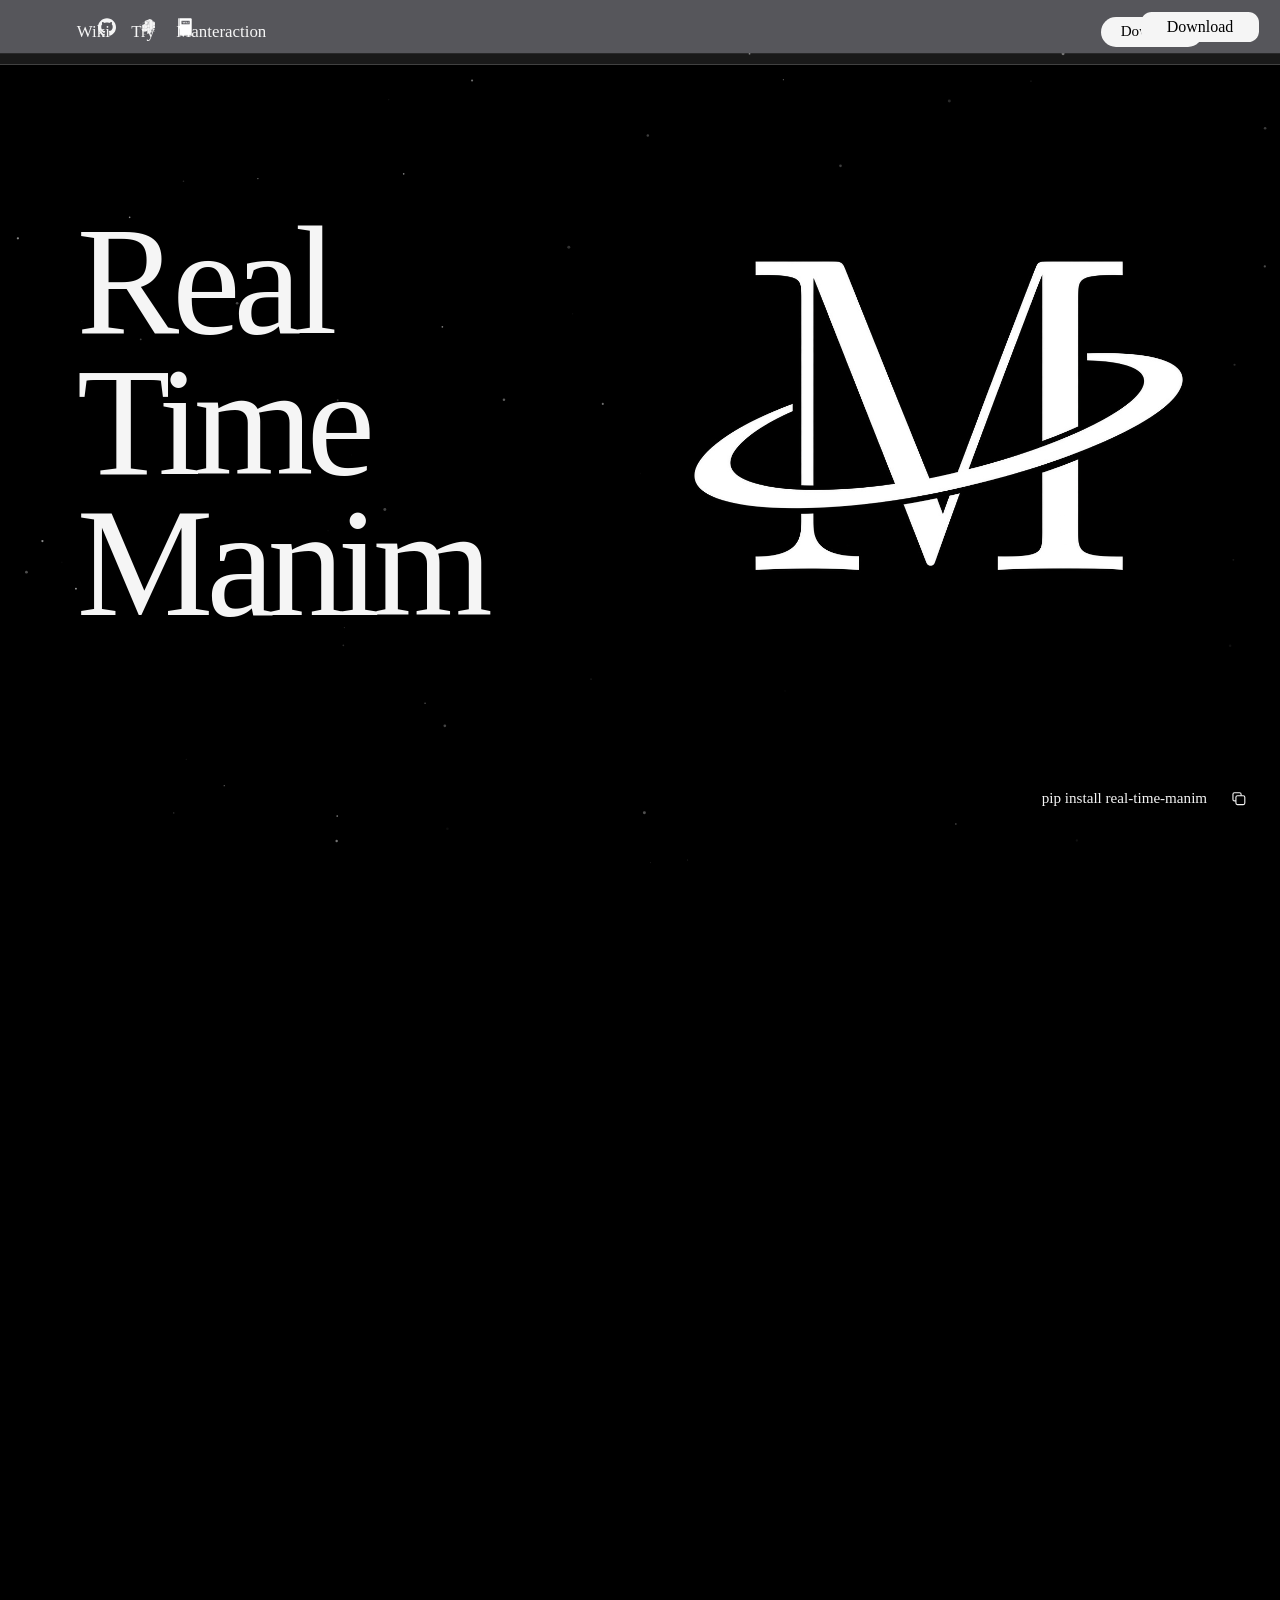
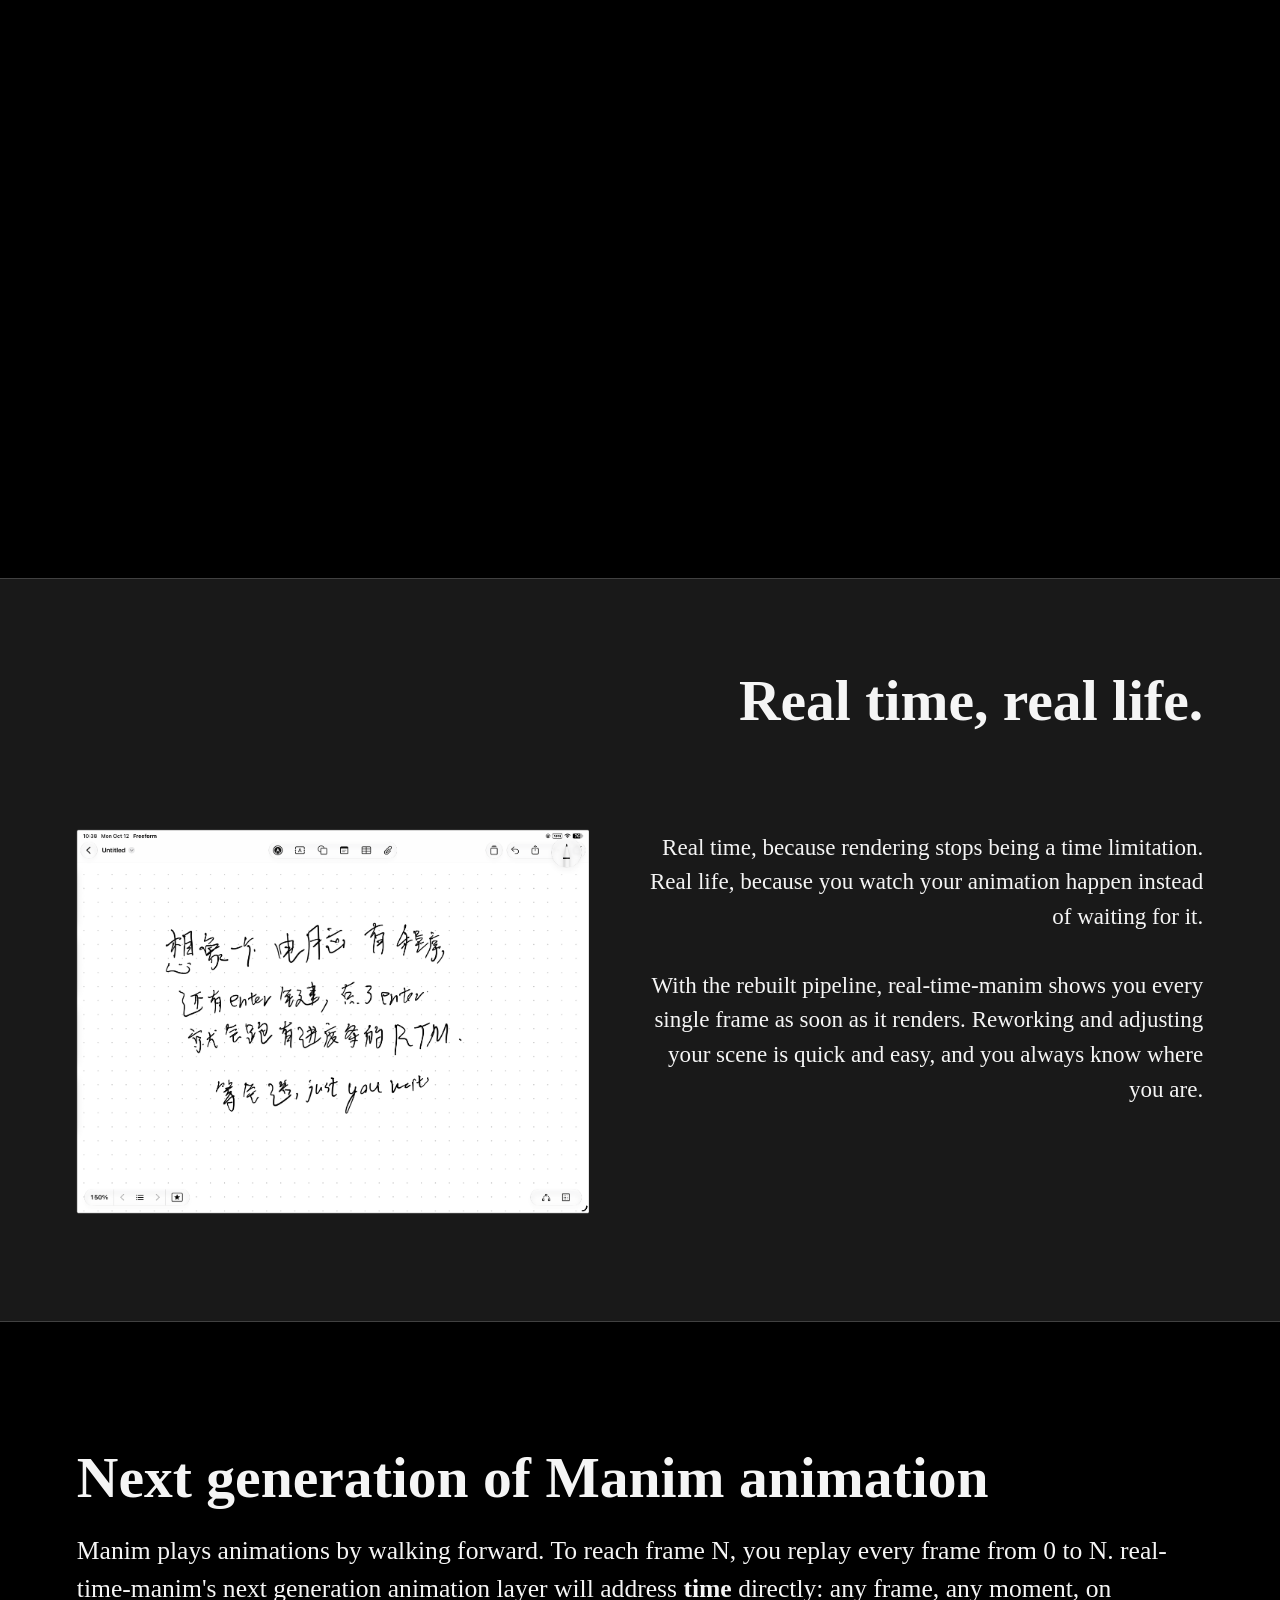
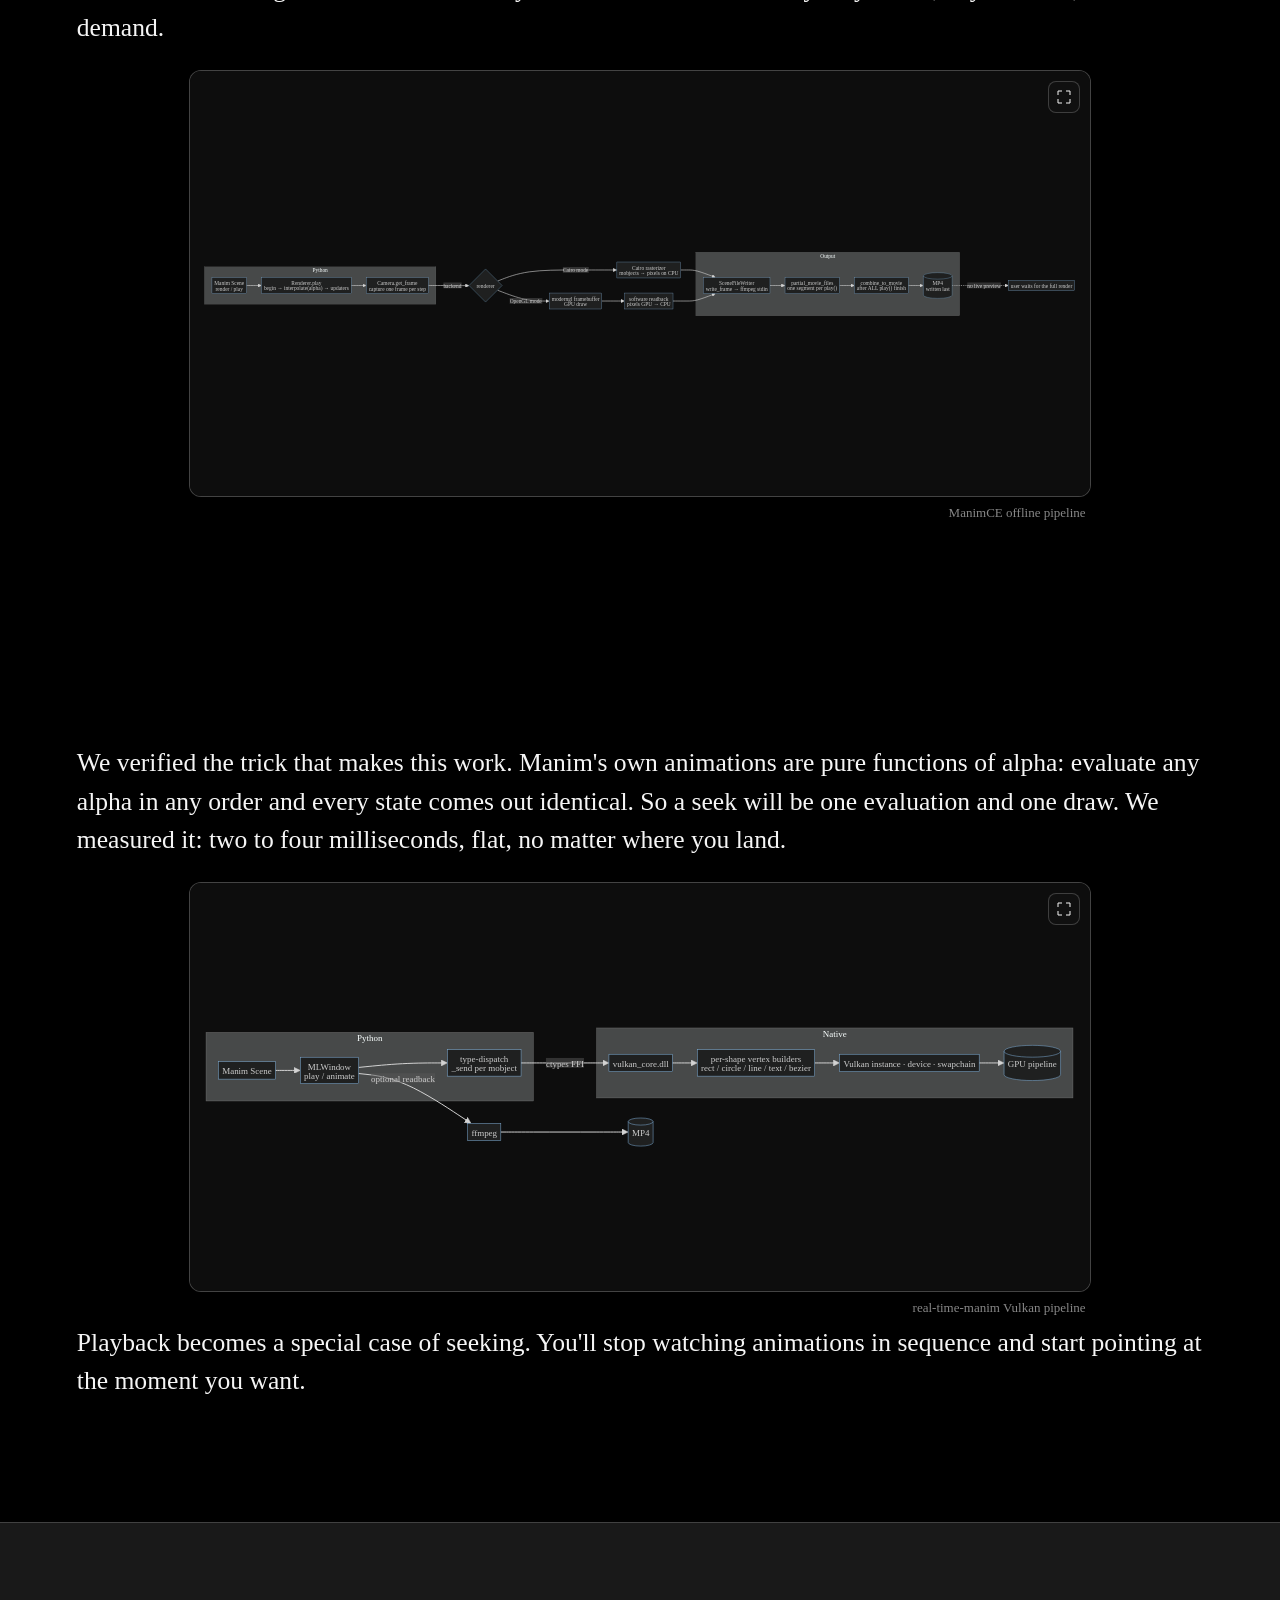
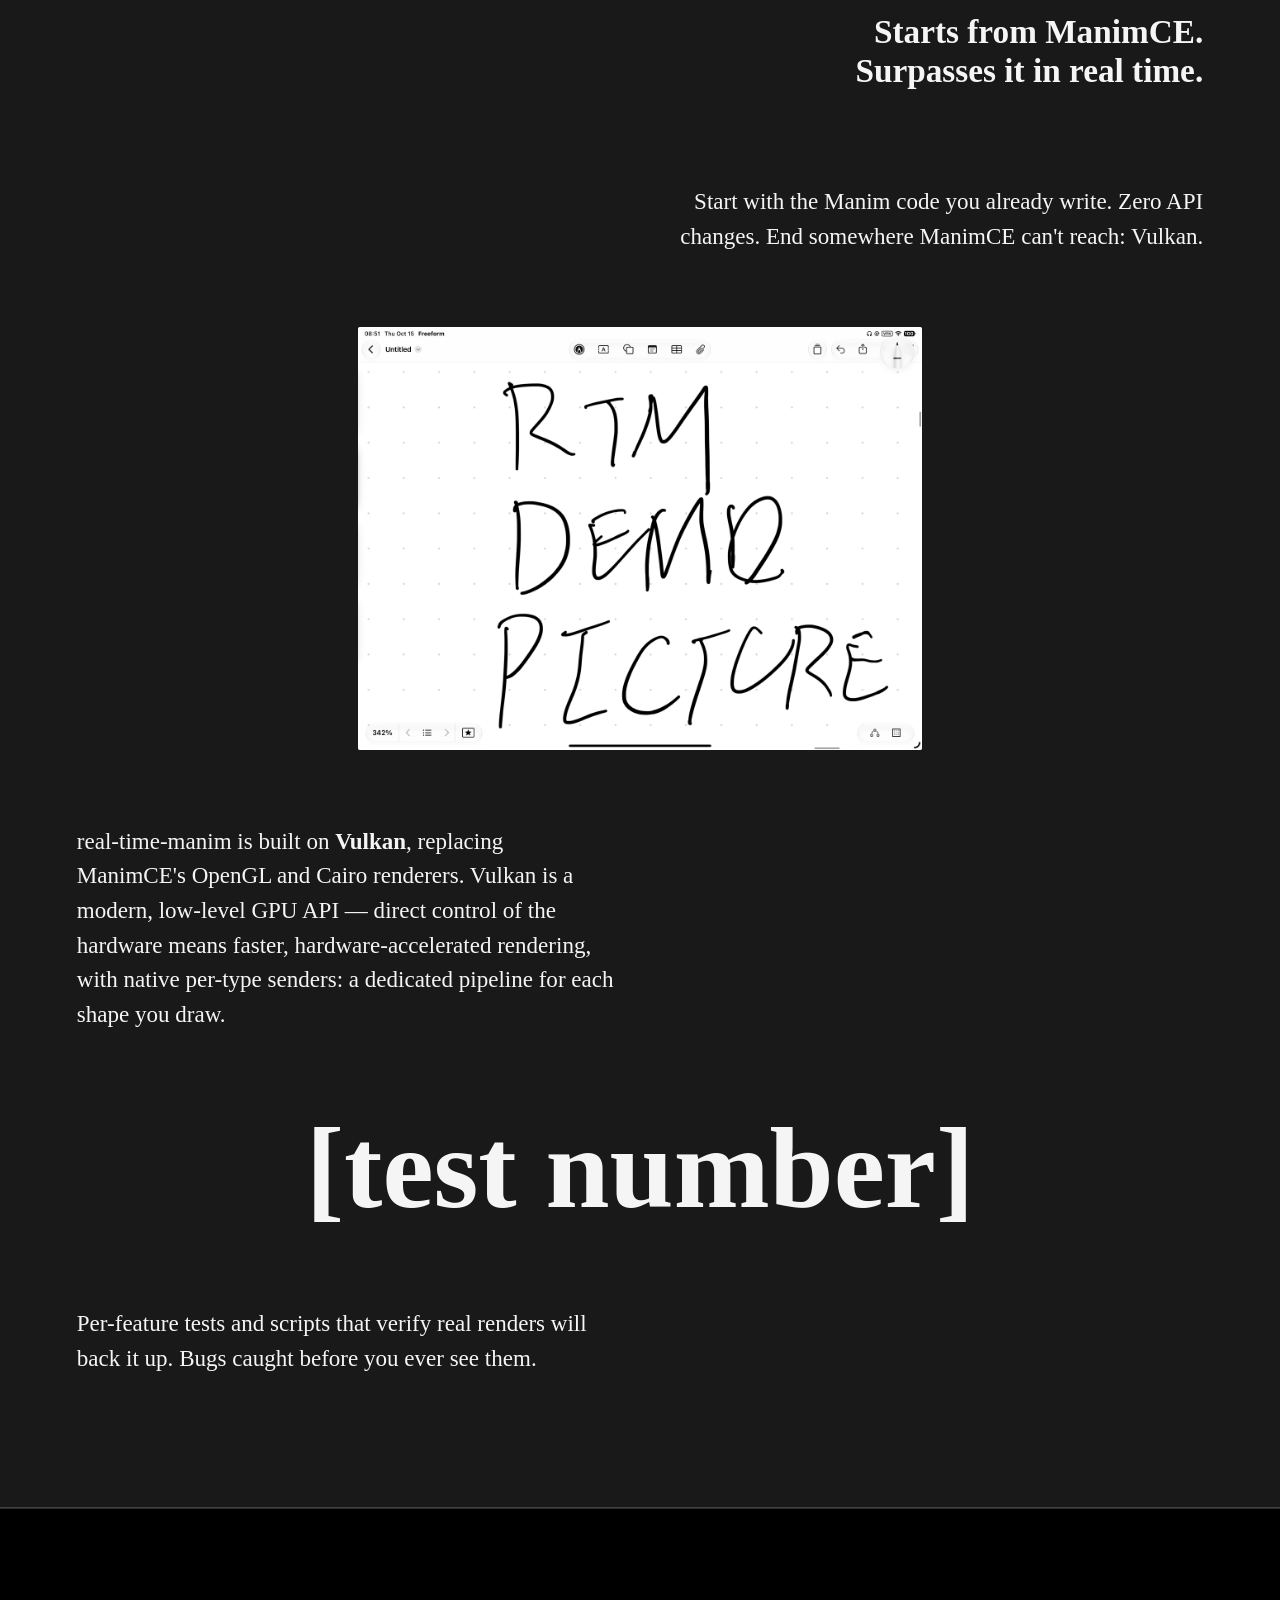
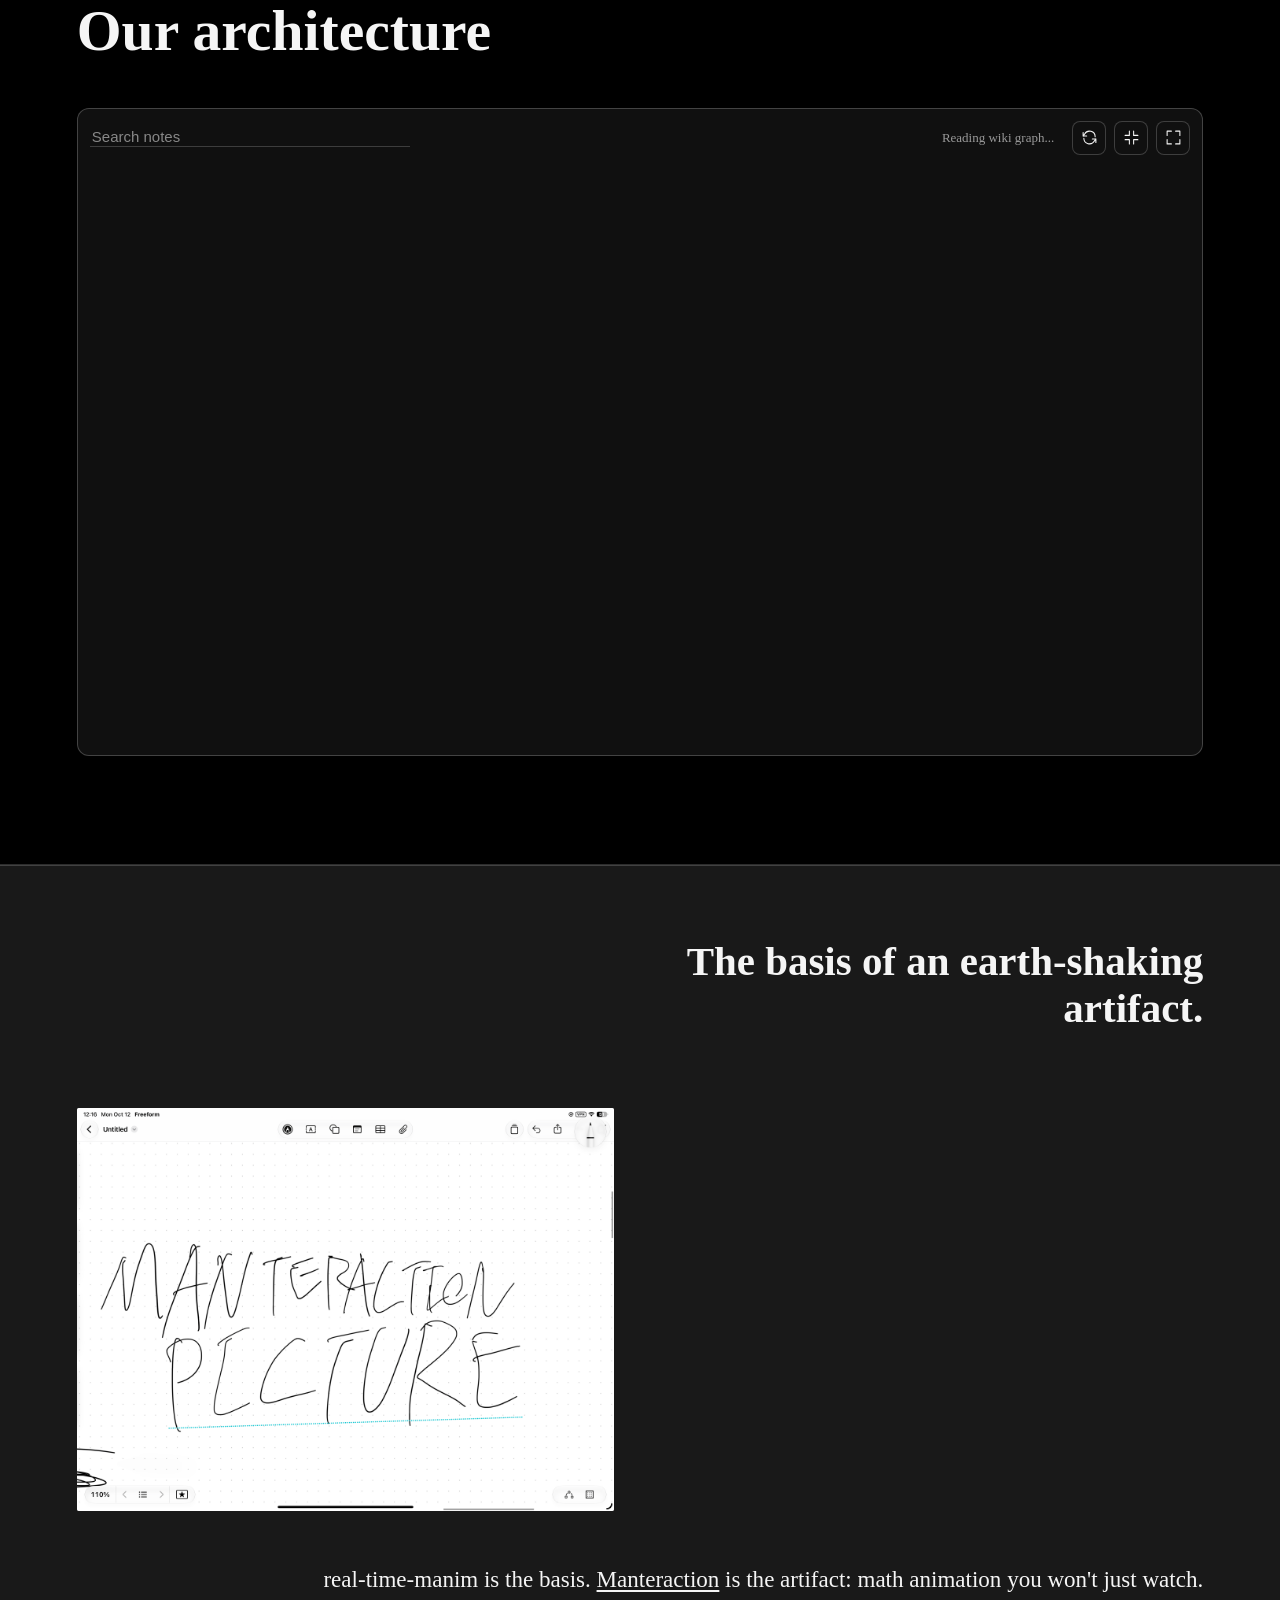
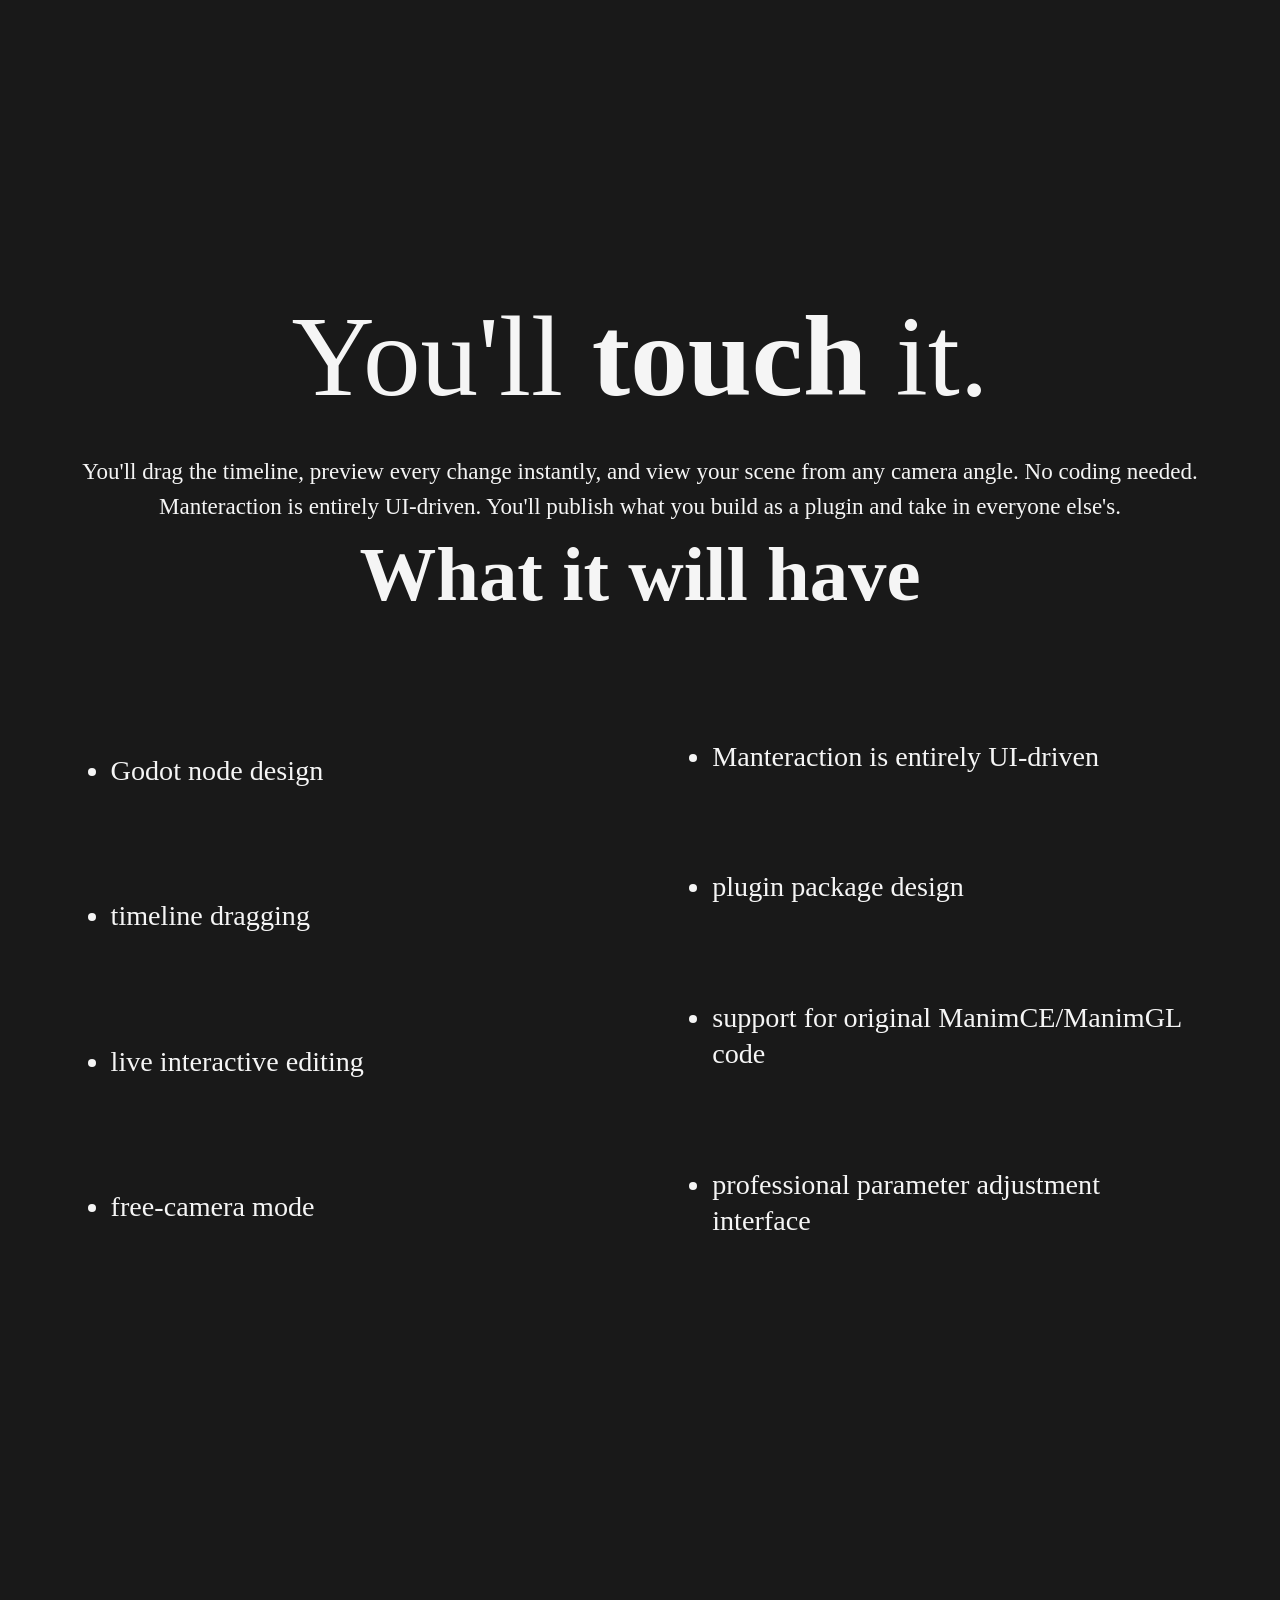
==== commit e8644bdb: "fixed seach note behaviour" ====
--- a/pages/en/real_time_manim.html
+++ b/pages/en/real_time_manim.html
@@ -167,7 +167,6 @@
     <div class="architecture-graph" data-source-root="../../test_wiki_file/" data-entry-path="index.md">
       <div class="architecture-graph-toolbar">
         <label class="architecture-graph-search-label">
-          <span class="architecture-graph-visually-hidden">Search notes</span>
           <input class="architecture-graph-search" type="search" placeholder="Search notes" autocomplete="off">
         </label>
         <span class="architecture-graph-status" role="status" aria-live="polite">Reading wiki graph...</span>
--- a/assets/css/real-time-manim.css
+++ b/assets/css/real-time-manim.css
@@ -519,17 +519,20 @@
 .architecture-graph-search {
   display: block;
   width: 100%;
-  min-height: 34px;
-  padding: 7px 11px;
-  border: 1px solid rgba(245, 245, 245, .2);
-  border-radius: 8px;
+  min-height: 16px;
+  padding: 0 2px 1px;
+  border: 0;
+  border-bottom: 1px solid rgba(245, 245, 245, .2);
+  border-radius: 0;
   outline: none;
-  background: rgba(16, 16, 16, .94);
+  background: transparent;
   color: var(--foreground);
   font-size: 15px;
+  line-height: 1;
+  caret-color: var(--foreground);
 }
 .architecture-graph-search::placeholder { color: rgba(245, 245, 245, .52); }
-.architecture-graph-search:focus-visible,
+.architecture-graph-search:focus-visible { border-bottom-color: var(--foreground); }
 .architecture-graph-toolbar button:focus-visible,
 .architecture-graph-node:focus-visible {
   outline: 2px solid var(--foreground);
@@ -582,26 +585,31 @@
 .architecture-graph-edge.is-dimmed { opacity: .08; }
 .architecture-graph-node { cursor: pointer; outline: none; }
 .architecture-graph-dot {
-  fill: #f5f5f5;
-  stroke: #101010;
-  stroke-width: 1.5px;
-  transition: fill 140ms ease, opacity 140ms ease, stroke-width 140ms ease;
+  fill: #858585;
+  stroke: none;
+  stroke-width: 0;
+  transition: fill 140ms ease, opacity 140ms ease;
+}
+.architecture-graph-node.is-neighbor .architecture-graph-dot {
+  fill: #c7c7c7;
+  stroke: none;
 }
 .architecture-graph-node:hover .architecture-graph-dot,
-.architecture-graph-node.is-active .architecture-graph-dot,
-.architecture-graph-node.is-connected .architecture-graph-dot {
+.architecture-graph-node.is-active .architecture-graph-dot {
   fill: #ffffff;
-  stroke: #ffffff;
-  stroke-width: 3px;
+  stroke: none;
+  stroke-width: 0;
 }
 .architecture-graph-node.is-dimmed { opacity: .13; }
 .architecture-graph-label {
   fill: rgba(245, 245, 245, .62);
   font-family: "Times New Roman", Times, serif;
-  font-size: 11px;
+  font-size: 9px;
   cursor: pointer;
   user-select: none;
-}
+  transition: opacity 120ms ease;
+}
+.architecture-graph.labels-hidden .architecture-graph-label { opacity: 0; }
 .architecture-graph-node:hover .architecture-graph-label,
 .architecture-graph-node.is-active .architecture-graph-label,
 .architecture-graph-node.is-connected .architecture-graph-label { fill: #ffffff; }
@@ -636,16 +644,6 @@
   inset: -3svh -3vw;
   background: rgba(0, 0, 0, .92);
   content: "";
-}
-.architecture-graph-visually-hidden {
-  position: absolute;
-  width: 1px;
-  height: 1px;
-  padding: 0;
-  overflow: hidden;
-  clip: rect(0, 0, 0, 0);
-  white-space: nowrap;
-  border: 0;
 }
 .future-section {
   position: sticky;
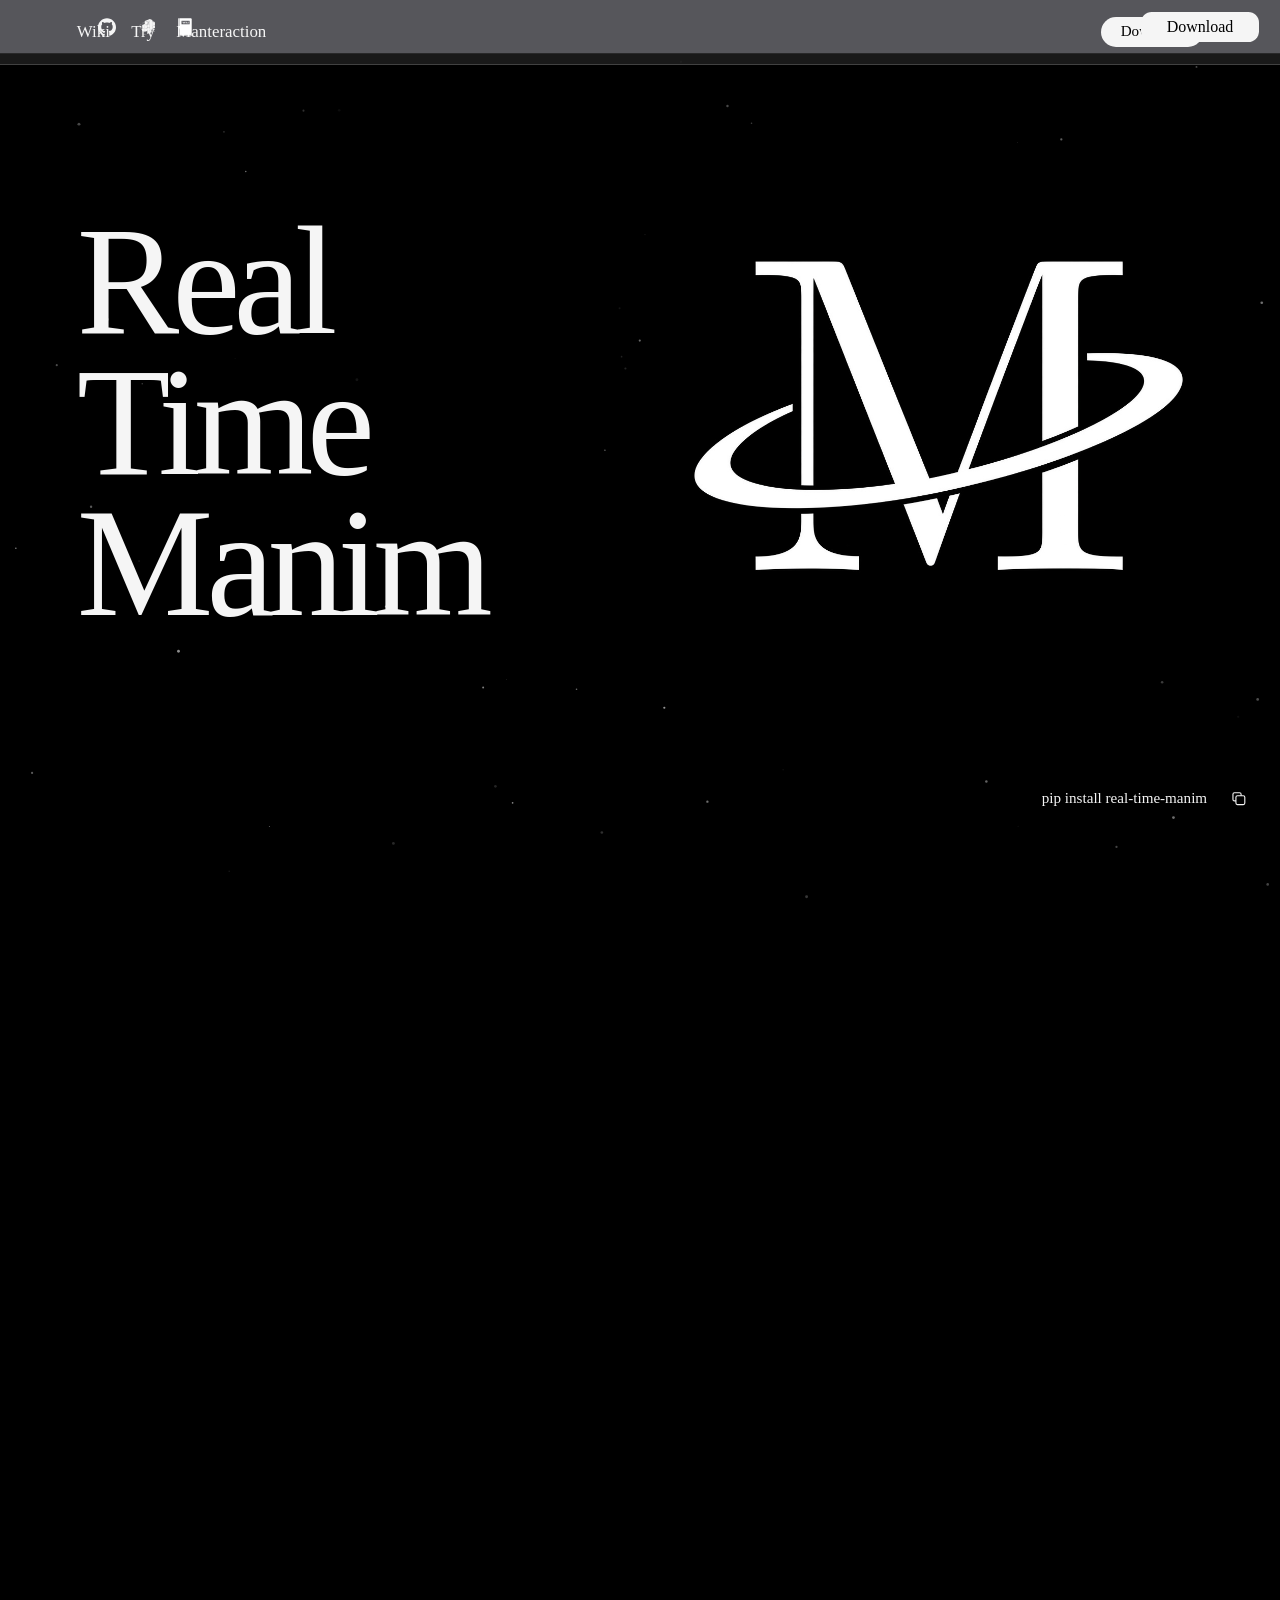
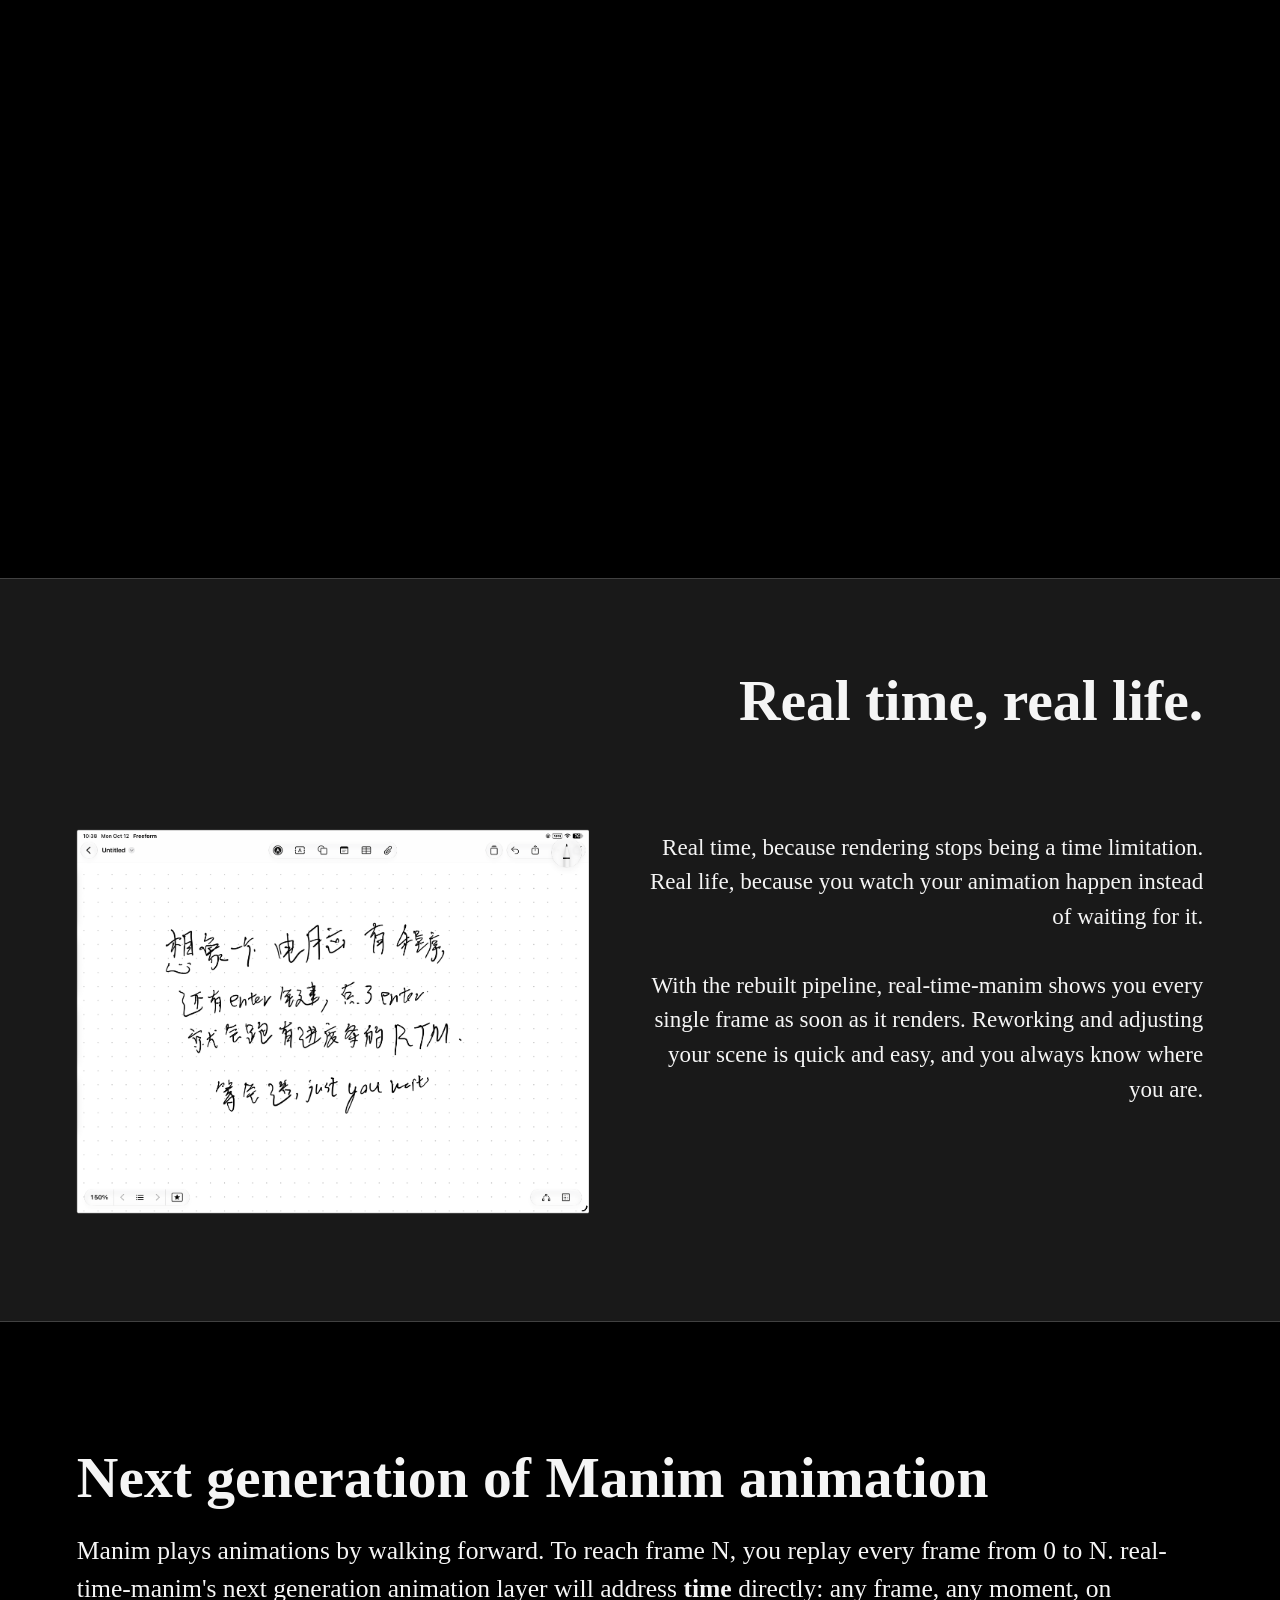
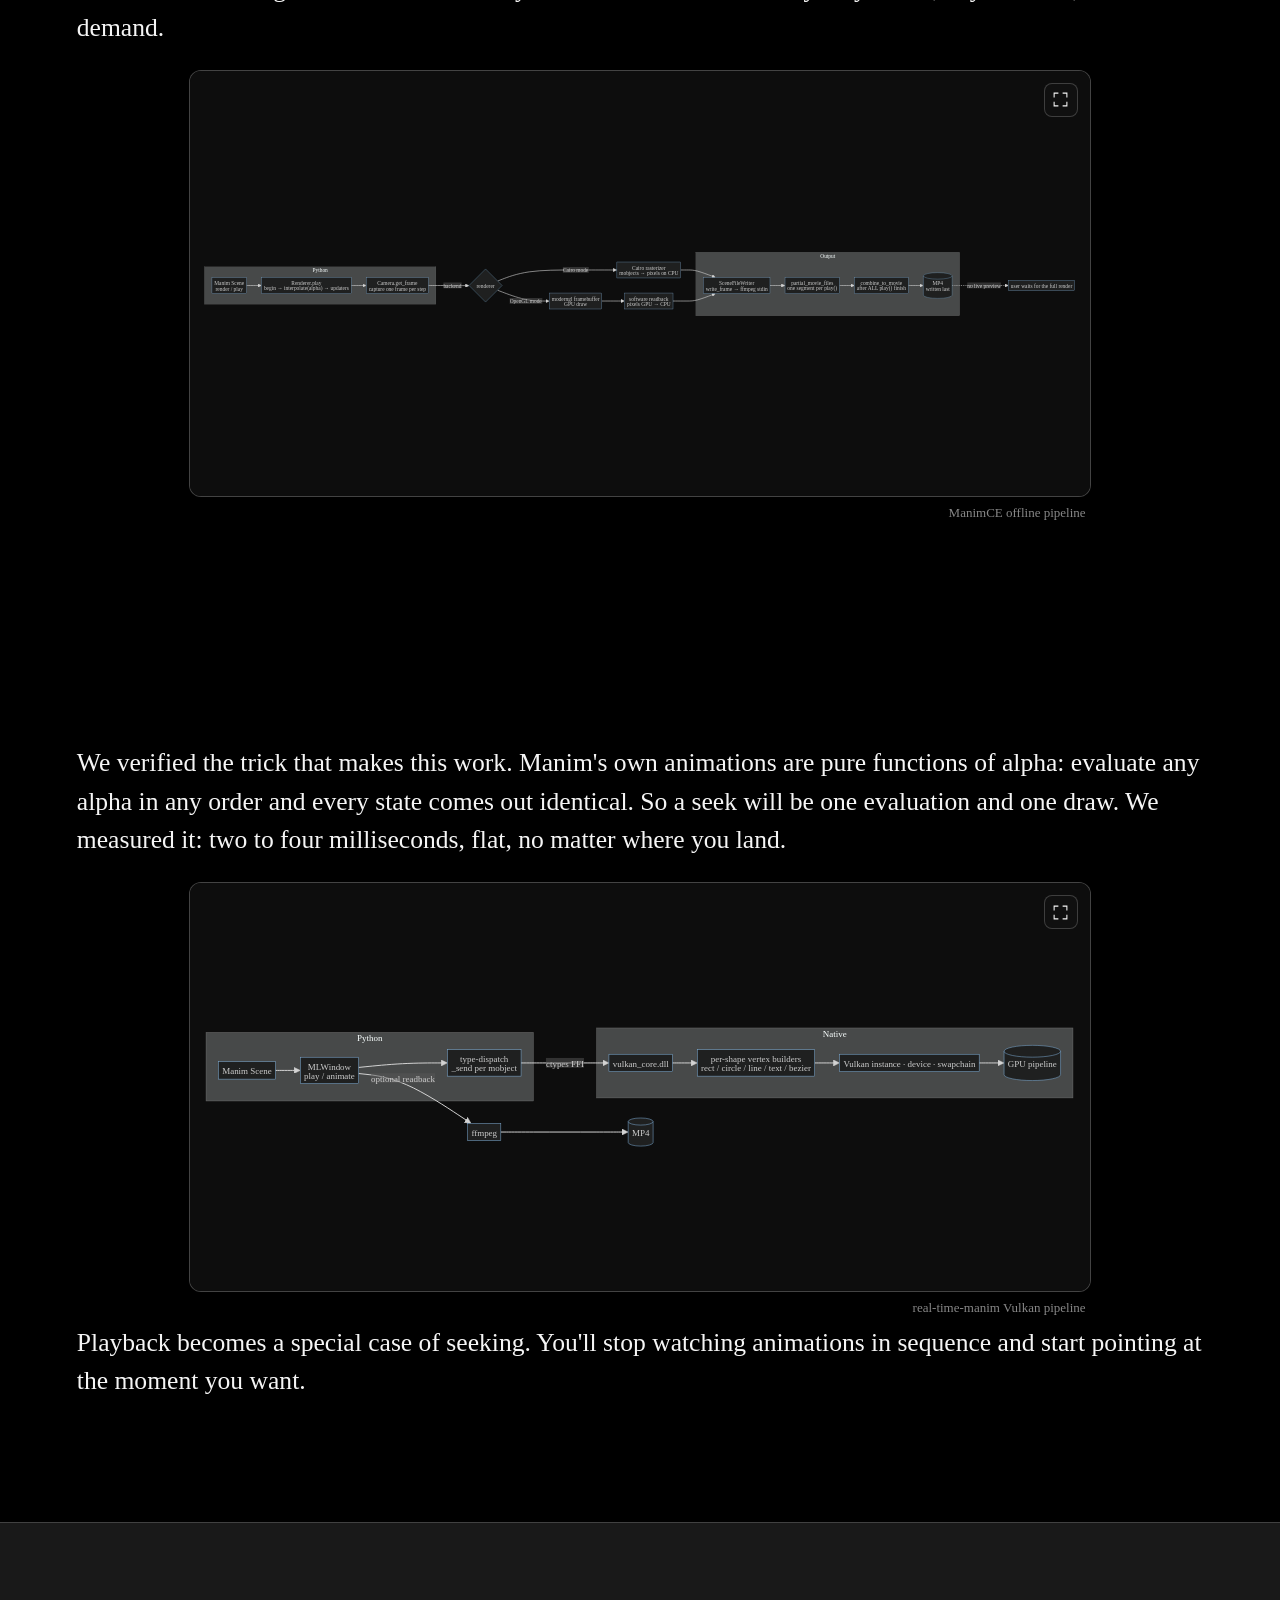
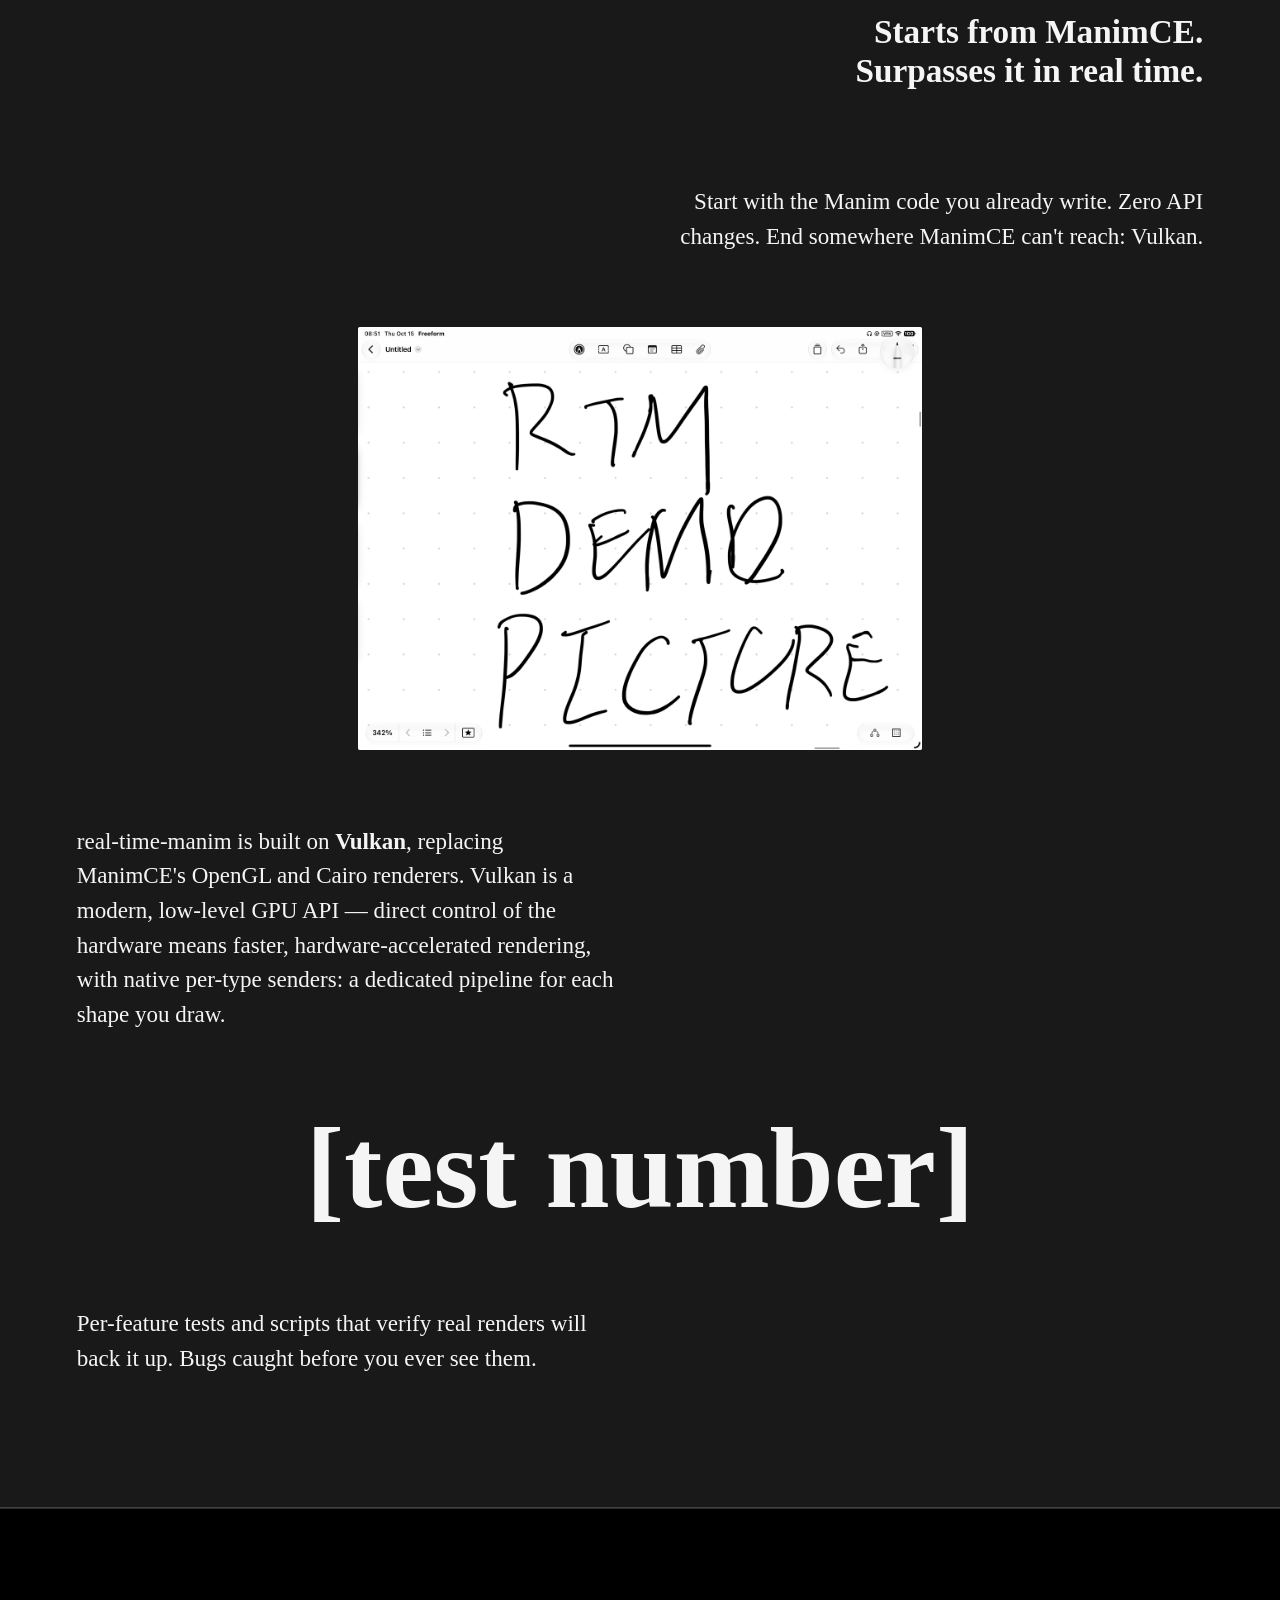
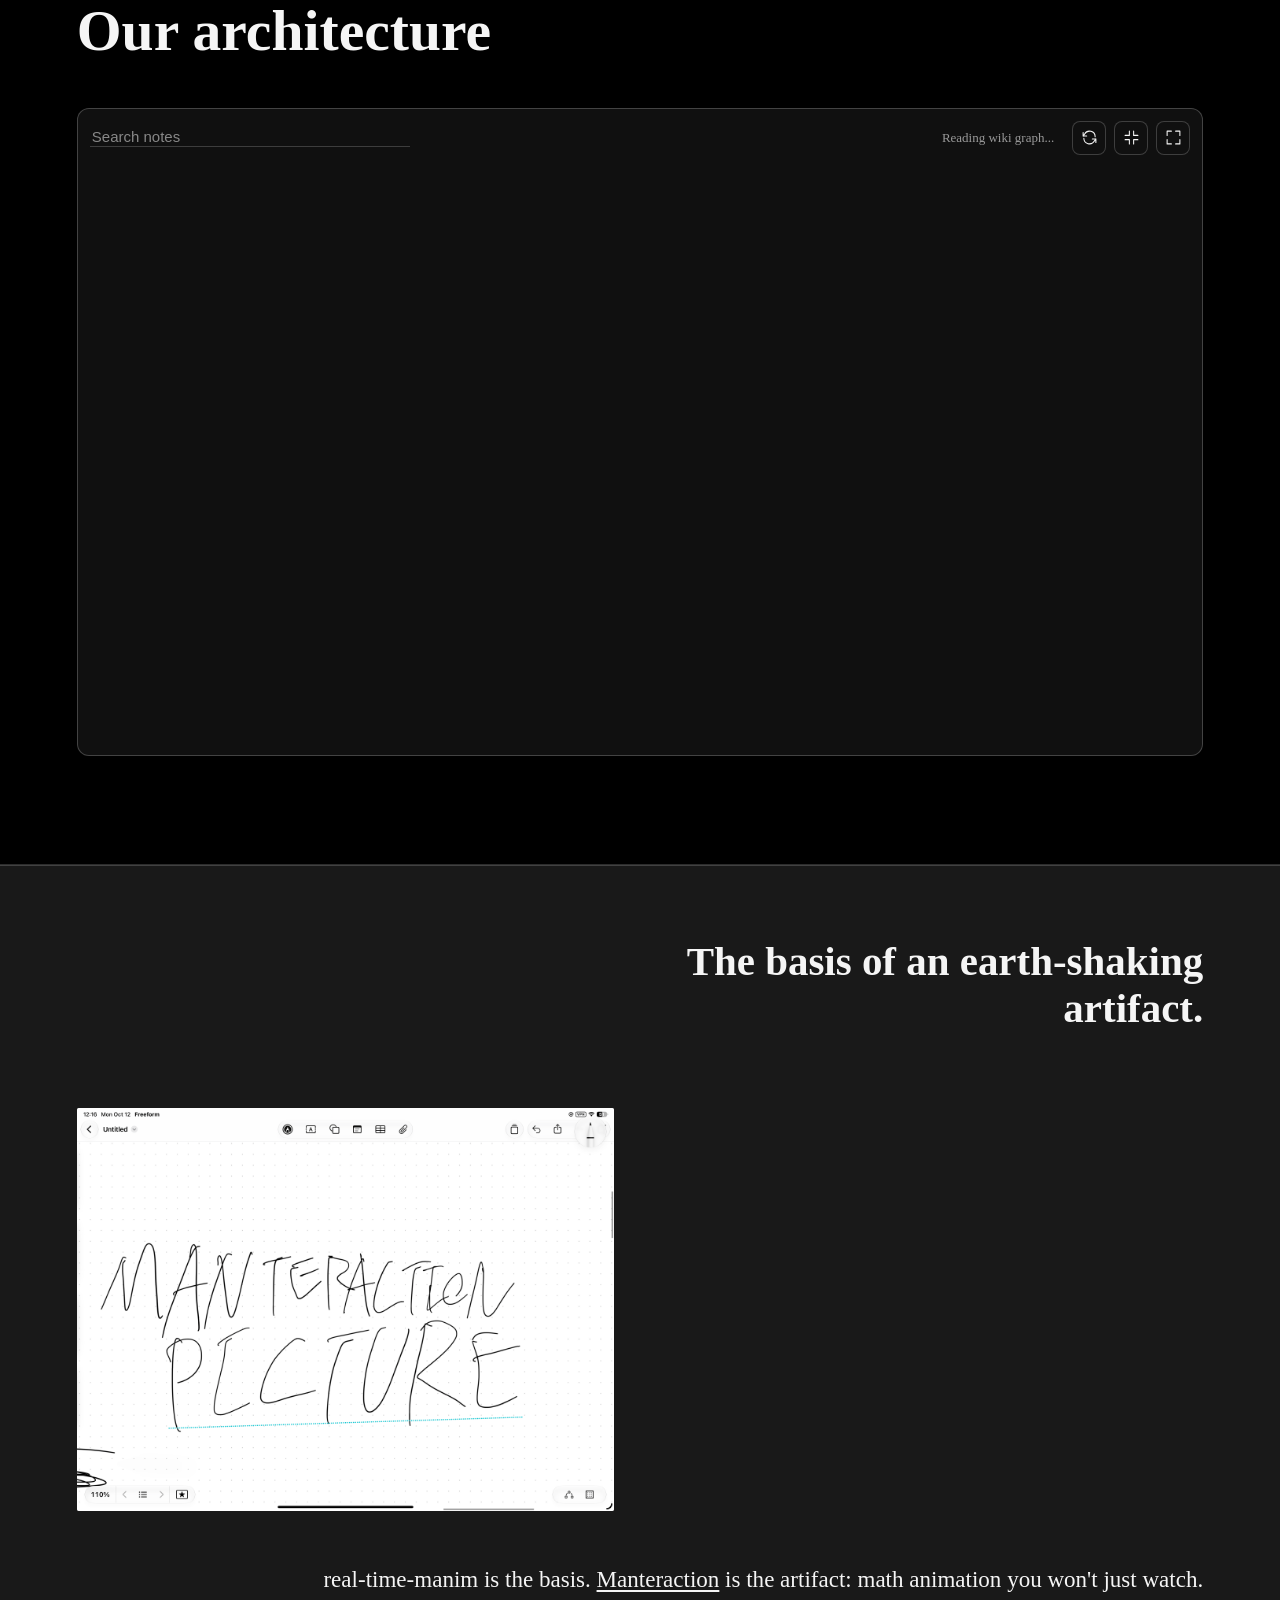
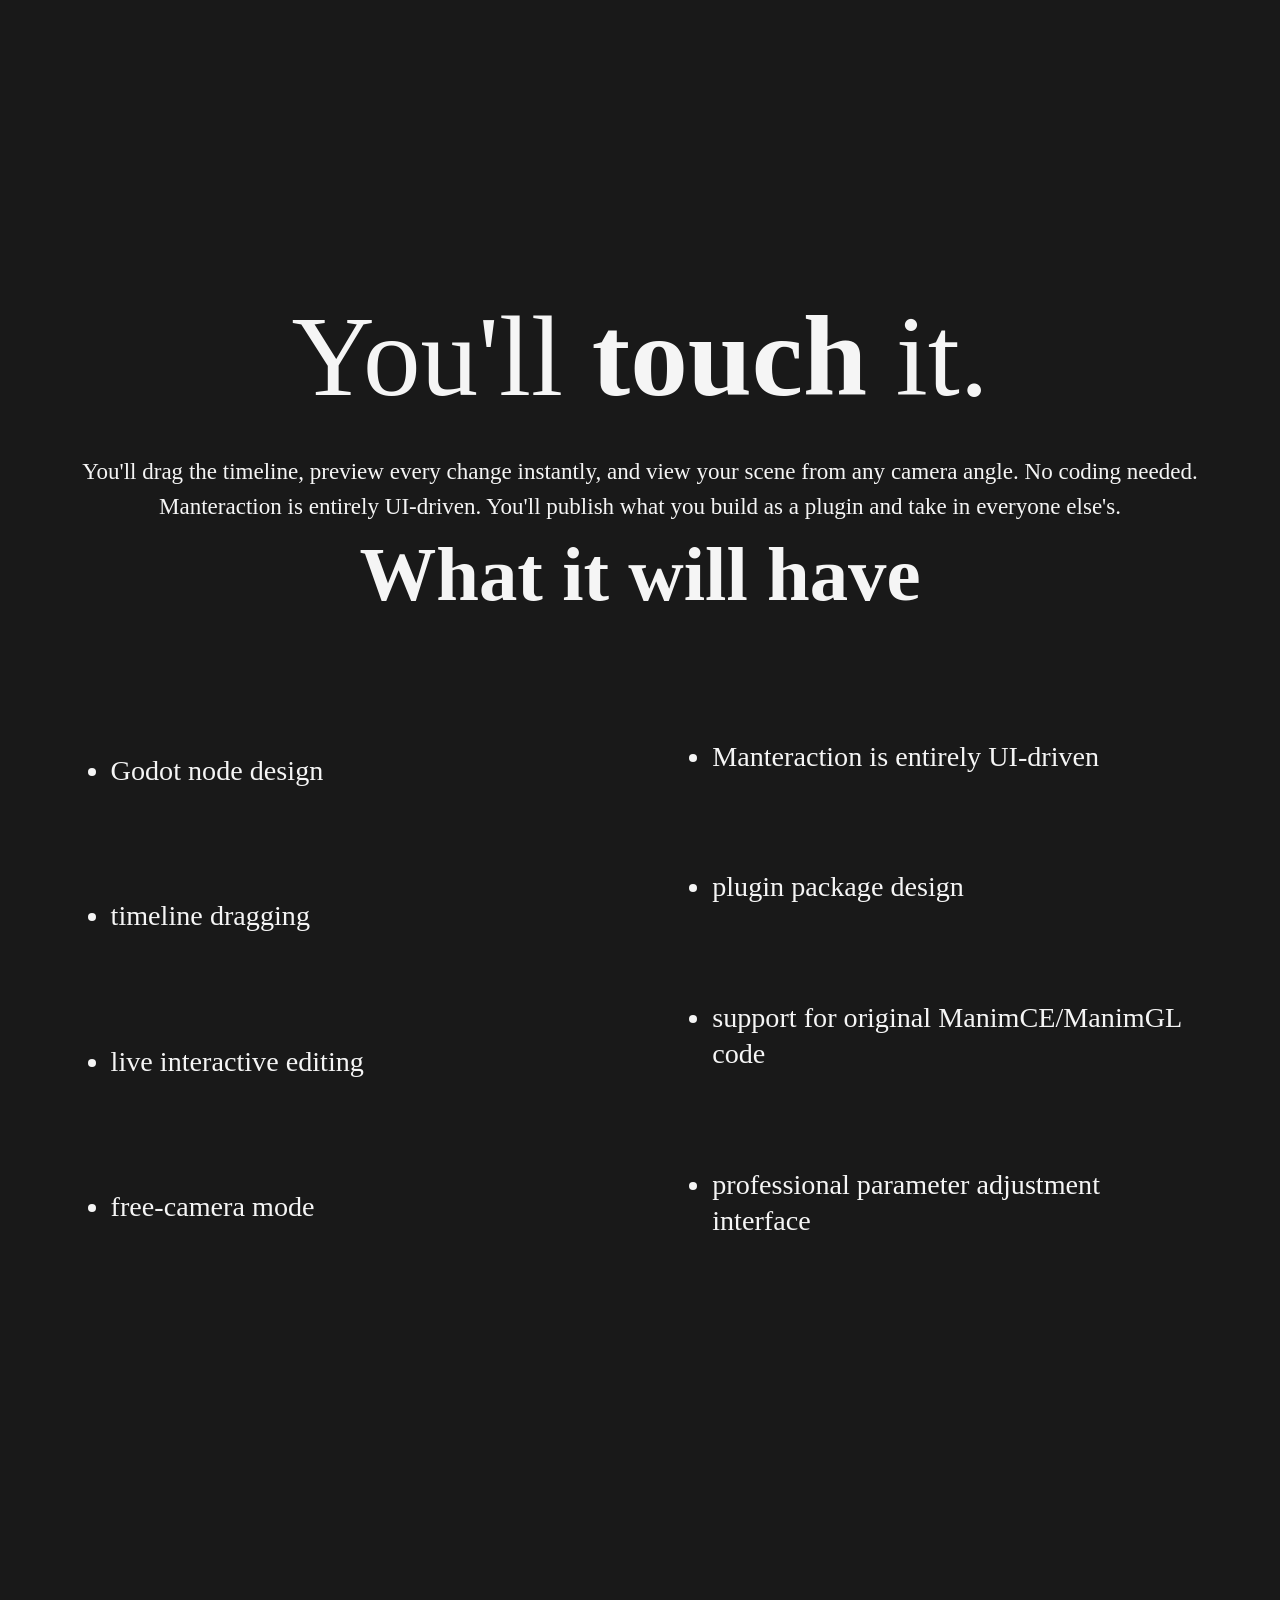
==== commit 4901da27: "changed out architecture graph hovering behaviour" ====
--- a/pages/en/real_time_manim.html
+++ b/pages/en/real_time_manim.html
@@ -93,10 +93,10 @@
     <div class="diagram-card ng-fade-item" data-diagram="manimce" aria-label="ManimCE offline render pipeline" style="--ng-delay: 200ms">
       <div class="diagram-title">ManimCE offline pipeline</div>
       <button class="diagram-fullscreen-btn" type="button" aria-label="Open fullscreen" title="Fullscreen">
-        <svg viewBox="0 0 24 24" width="16" height="16" fill="none" stroke="currentColor" stroke-width="1.5" aria-hidden="true"><path d="M9 3H3v6M15 3h6v6M9 21H3v-6M15 21h6v-6"/></svg>
+        <svg viewBox="0 0 24 24" width="17" height="17" fill="none" stroke="currentColor" stroke-width="1.5" aria-hidden="true"><path d="M9 3H3v6M15 3h6v6M9 21H3v-6M15 21h6v-6"/></svg>
       </button>
       <button class="diagram-recenter-btn" type="button" aria-label="Recenter" title="Recenter">
-        <svg viewBox="0 0 24 24" width="16" height="16" fill="none" stroke="currentColor" stroke-width="1.5" aria-hidden="true"><path d="M9 3v6H3M15 3v6h6M9 21v-6H3M15 21v-6h6"/></svg>
+        <svg viewBox="0 0 24 24" width="17" height="17" fill="none" stroke="currentColor" stroke-width="1.5" aria-hidden="true"><path d="M9 3v6H3M15 3v6h6M9 21v-6H3M15 21v-6h6"/></svg>
       </button>
       <div class="diagram-viewport">
         <div class="mermaid">flowchart LR
@@ -126,10 +126,10 @@
     <div class="diagram-card ng-fade-item" data-diagram="rtm" aria-label="real-time-manim Vulkan pipeline" style="--ng-delay: 600ms">
       <div class="diagram-title">real-time-manim Vulkan pipeline</div>
       <button class="diagram-fullscreen-btn" type="button" aria-label="Open fullscreen" title="Fullscreen">
-        <svg viewBox="0 0 24 24" width="16" height="16" fill="none" stroke="currentColor" stroke-width="1.5" aria-hidden="true"><path d="M9 3H3v6M15 3h6v6M9 21H3v-6M15 21h6v-6"/></svg>
+        <svg viewBox="0 0 24 24" width="17" height="17" fill="none" stroke="currentColor" stroke-width="1.5" aria-hidden="true"><path d="M9 3H3v6M15 3h6v6M9 21H3v-6M15 21h6v-6"/></svg>
       </button>
       <button class="diagram-recenter-btn" type="button" aria-label="Recenter" title="Recenter">
-        <svg viewBox="0 0 24 24" width="16" height="16" fill="none" stroke="currentColor" stroke-width="1.5" aria-hidden="true"><path d="M9 3v6H3M15 3v6h6M9 21v-6H3M15 21v-6h6"/></svg>
+        <svg viewBox="0 0 24 24" width="17" height="17" fill="none" stroke="currentColor" stroke-width="1.5" aria-hidden="true"><path d="M9 3v6H3M15 3v6h6M9 21v-6H3M15 21v-6h6"/></svg>
       </button>
       <div class="diagram-viewport">
         <div class="mermaid">flowchart LR
--- a/assets/css/real-time-manim.css
+++ b/assets/css/real-time-manim.css
@@ -577,13 +577,23 @@
   min-height: 100%;
   cursor: grab;
 }
+/* Architecture graph brightness ranking (front = brightest): hovered node
+   #fff > neighbor node > incident edge > neighbor-neighbor edge > resting
+   node > resting edge > unlinked node > half-unlinked edge > unlinked edge >
+   background. Overlapping SVG strokes naturally brighten their shared pixels. */
 .architecture-graph-edge {
   stroke: rgba(245, 245, 245, .28);
   transition: stroke 140ms ease, opacity 140ms ease;
 }
-.architecture-graph-edge.is-connected { stroke: var(--foreground); }
-.architecture-graph-edge.is-dimmed { opacity: .08; }
-.architecture-graph-node { cursor: pointer; outline: none; }
+.architecture-graph-edge.is-incident { stroke: rgba(245, 245, 245, .66); }
+.architecture-graph-edge.is-neighbor-edge { stroke: rgba(245, 245, 245, .57); }
+.architecture-graph-edge.is-half-unlinked { stroke: rgba(245, 245, 245, .2); }
+.architecture-graph-edge.is-unlinked { stroke: rgba(245, 245, 245, .12); }
+.architecture-graph-node {
+  cursor: pointer;
+  outline: none;
+  transition: opacity 140ms ease;
+}
 .architecture-graph-dot {
   fill: #858585;
   stroke: none;
@@ -591,7 +601,7 @@
   transition: fill 140ms ease, opacity 140ms ease;
 }
 .architecture-graph-node.is-neighbor .architecture-graph-dot {
-  fill: #c7c7c7;
+  fill: #cfcfcf;
   stroke: none;
 }
 .architecture-graph-node:hover .architecture-graph-dot,
@@ -600,6 +610,7 @@
   stroke: none;
   stroke-width: 0;
 }
+.architecture-graph-node.is-unlinked { opacity: .41; }
 .architecture-graph-node.is-dimmed { opacity: .13; }
 .architecture-graph-label {
   fill: rgba(245, 245, 245, .62);
@@ -612,7 +623,7 @@
 .architecture-graph.labels-hidden .architecture-graph-label { opacity: 0; }
 .architecture-graph-node:hover .architecture-graph-label,
 .architecture-graph-node.is-active .architecture-graph-label,
-.architecture-graph-node.is-connected .architecture-graph-label { fill: #ffffff; }
+.architecture-graph-node.is-neighbor .architecture-graph-label { fill: #ffffff; }
 .architecture-graph-tooltip {
   position: absolute;
   z-index: 4;
@@ -904,84 +915,78 @@
 .diagram-viewport.dragging svg { cursor: grabbing; }
 .diagram-fullscreen-btn {
   position: absolute;
-  top: 10px;
-  right: 10px;
+  top: 12px;
+  right: 12px;
   z-index: 2;
   display: grid;
   place-items: center;
-  width: 32px;
-  height: 32px;
+  width: 34px;
+  height: 34px;
   padding: 0;
   border: 1px solid rgba(245, 245, 245, .2);
   border-radius: 8px;
   background: #101010;
-  color: #f5f5f5;
+  color: var(--foreground);
   cursor: pointer;
 }
-.diagram-fullscreen-btn:hover { background: #1c1c1c; color: #fff; }
+.diagram-fullscreen-btn:hover { background: #1c1c1c; }
 .diagram-recenter-btn {
   position: absolute;
-  top: 48px;
-  right: 10px;
+  top: 12px;
+  right: 54px;
   z-index: 2;
   display: grid;
   place-items: center;
-  width: 32px;
-  height: 32px;
+  width: 34px;
+  height: 34px;
   padding: 0;
   border: 1px solid rgba(245, 245, 245, .2);
   border-radius: 8px;
   background: #101010;
-  color: #f5f5f5;
+  color: var(--foreground);
   cursor: pointer;
   transition: opacity 160ms ease;
 }
-.diagram-recenter-btn:hover { background: #1c1c1c; color: #fff; }
+.diagram-recenter-btn:hover { background: #1c1c1c; }
 /* Hidden while the view already sits at the centered fit state. */
 .diagram-recenter-btn.is-centered { opacity: 0; pointer-events: none; }
-.diagram-overlay .diagram-fullscreen-btn { display: none; }
-.diagram-overlay {
+/* Fullscreen = the card itself fixed at the viewport edges, exactly like
+   the architecture graph's fullscreen: inset 3svh/3vw, a ::after backdrop,
+   and the same fullscreen icon button toggles back. */
+.diagram-card.is-fullscreen {
   position: fixed;
-  inset: 0;
-  z-index: 50;
-  display: flex;
-  align-items: center;
-  justify-content: center;
-  padding: 4svh 4vw;
-  background: rgba(0, 0, 0, .93);
-}
-.diagram-overlay[hidden] { display: none; }
-.diagram-overlay .diagram-card {
-  margin: 0;
-  width: 100%;
-  height: 100%;
+  z-index: 60;
+  inset: 3svh 3vw;
+  margin: 0;
+  width: auto;
+  height: auto;
+  min-height: 0;
   display: flex;
   flex-direction: column;
-}
-.diagram-overlay .diagram-viewport {
+  box-shadow: 0 16px 60px rgba(0, 0, 0, .6);
+}
+.diagram-card.is-fullscreen::after {
+  position: fixed;
+  z-index: -1;
+  inset: -3svh -3vw;
+  background: rgba(0, 0, 0, .92);
+  content: "";
+}
+/* The reveal transition leaves transform: translateY(0) on the card,
+   which would turn it into the containing block for the fixed ::after
+   backdrop. Neutralize it while fullscreen. */
+.next-generation-section.reveal-visible .diagram-card.is-fullscreen {
+  transform: none;
+}
+.diagram-card.is-fullscreen .diagram-viewport {
   flex: 1 1 auto;
   min-height: 0;
 }
-.diagram-overlay .diagram-title {
+.diagram-card.is-fullscreen .diagram-title {
   position: static;
   margin: 0 0 10px;
   text-align: left;
 }
-.diagram-overlay-close {
-  position: absolute;
-  top: 14px;
-  right: 14px;
-  z-index: 1;
-  width: 40px;
-  height: 40px;
-  border: 1px solid rgba(245, 245, 245, .25);
-  border-radius: 50%;
-  background: #101010;
-  color: #f5f5f5;
-  font-size: 18px;
-  cursor: pointer;
-}
-.diagram-overlay-close:hover { background: #1c1c1c; }
 body.diagram-fullscreen-open { overflow: hidden; }
 .diagram-tooltip {
   position: fixed;
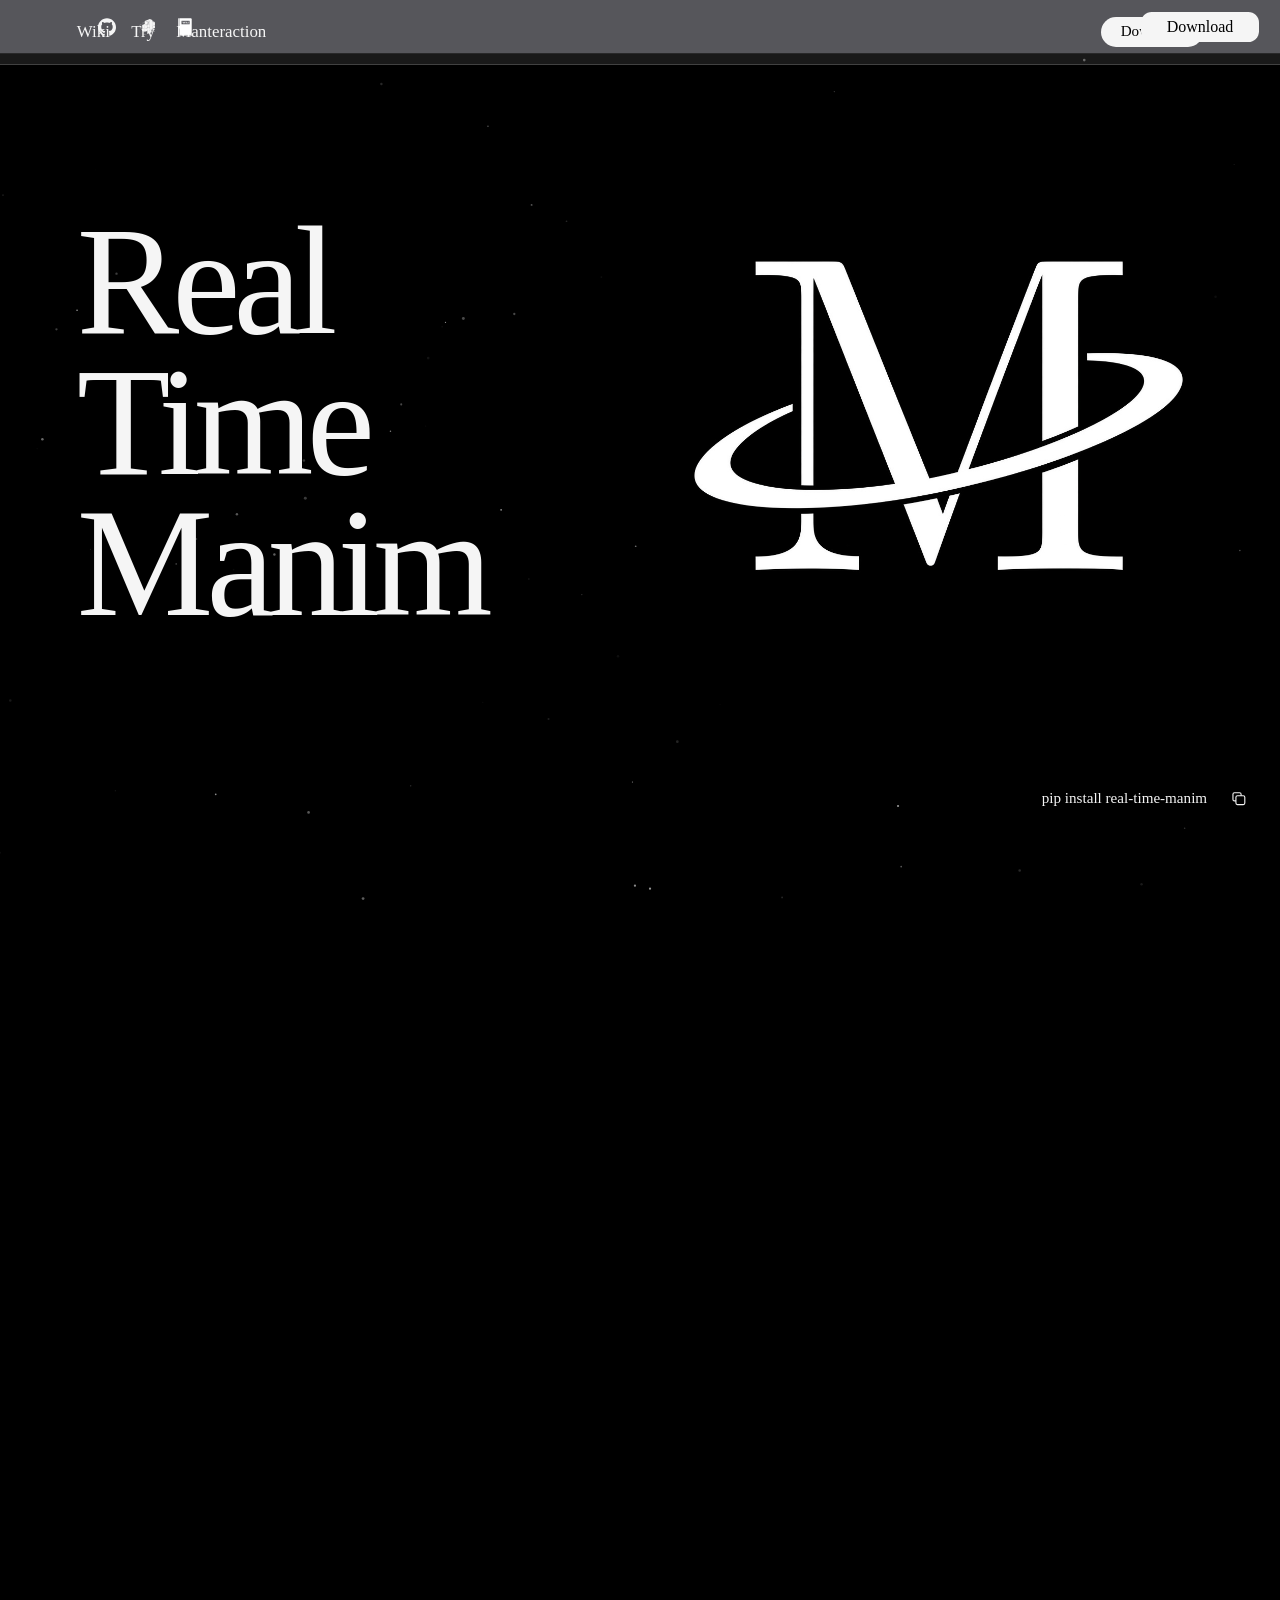
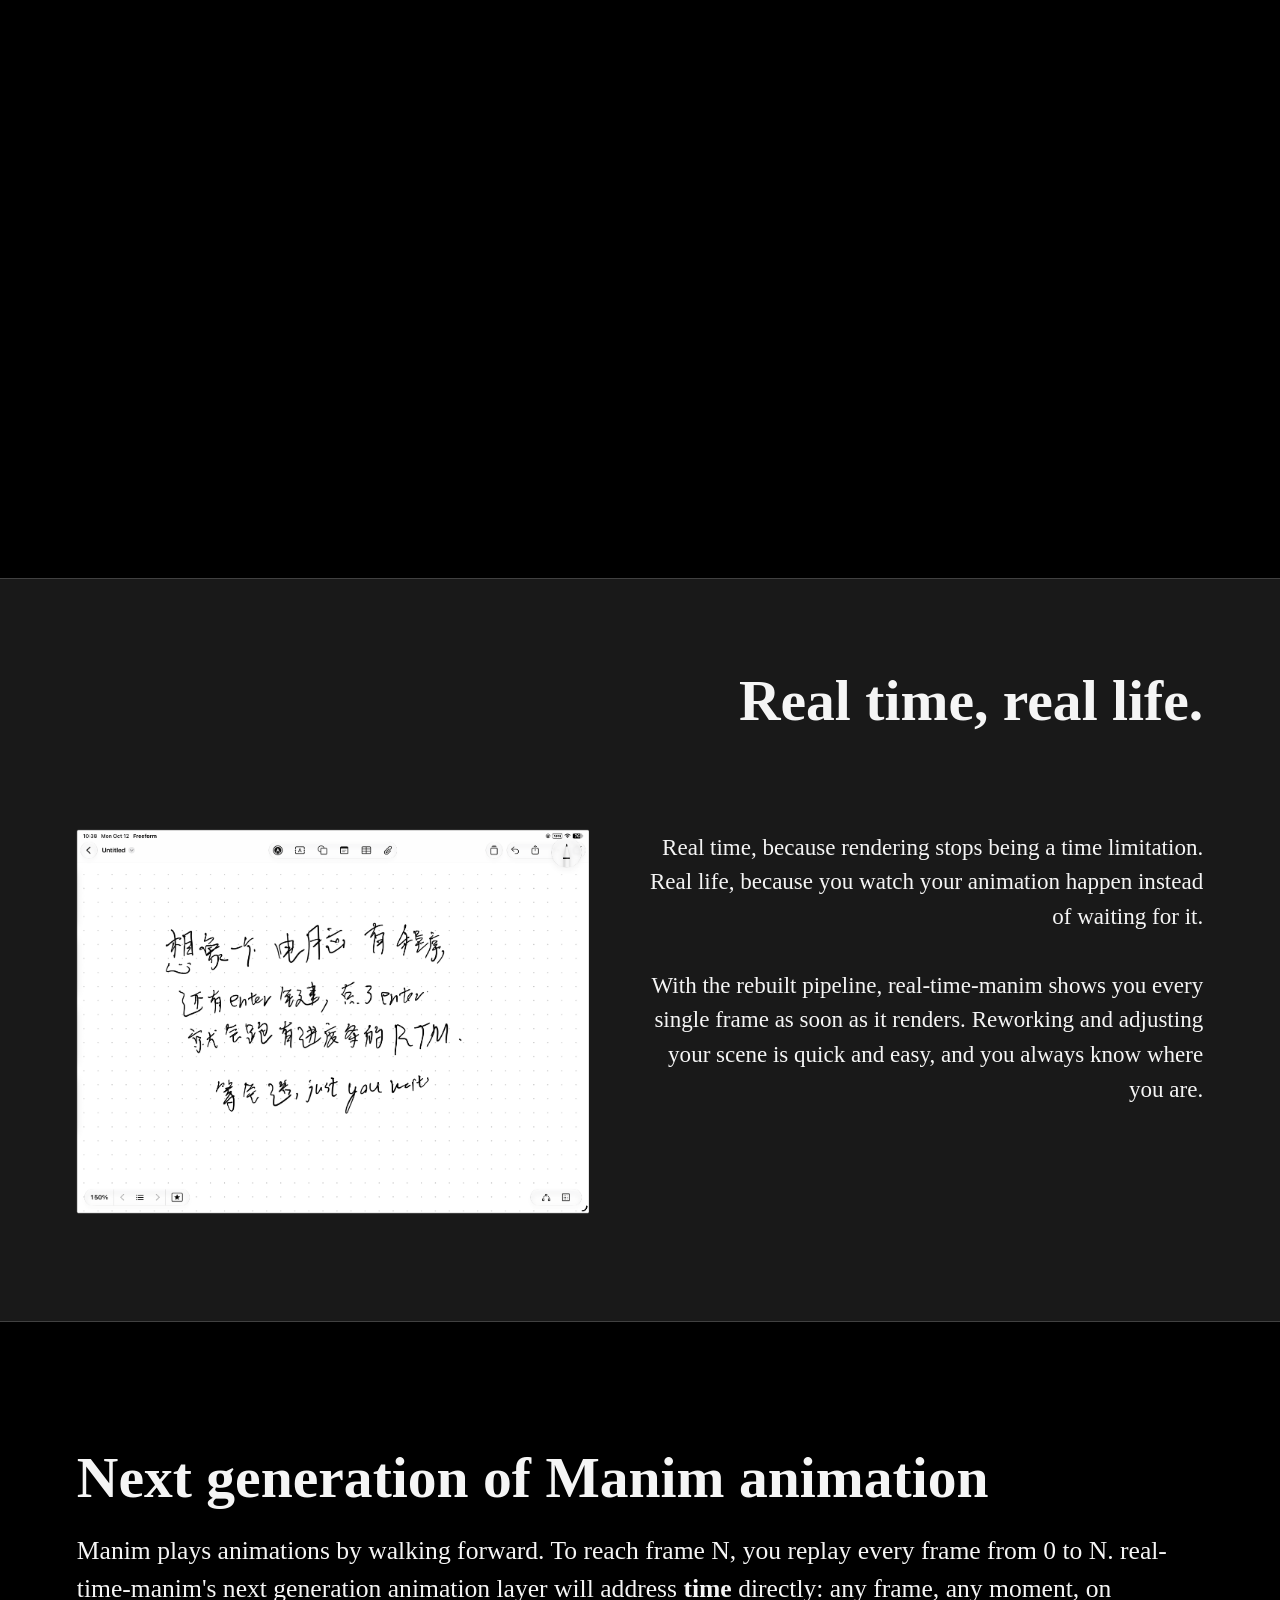
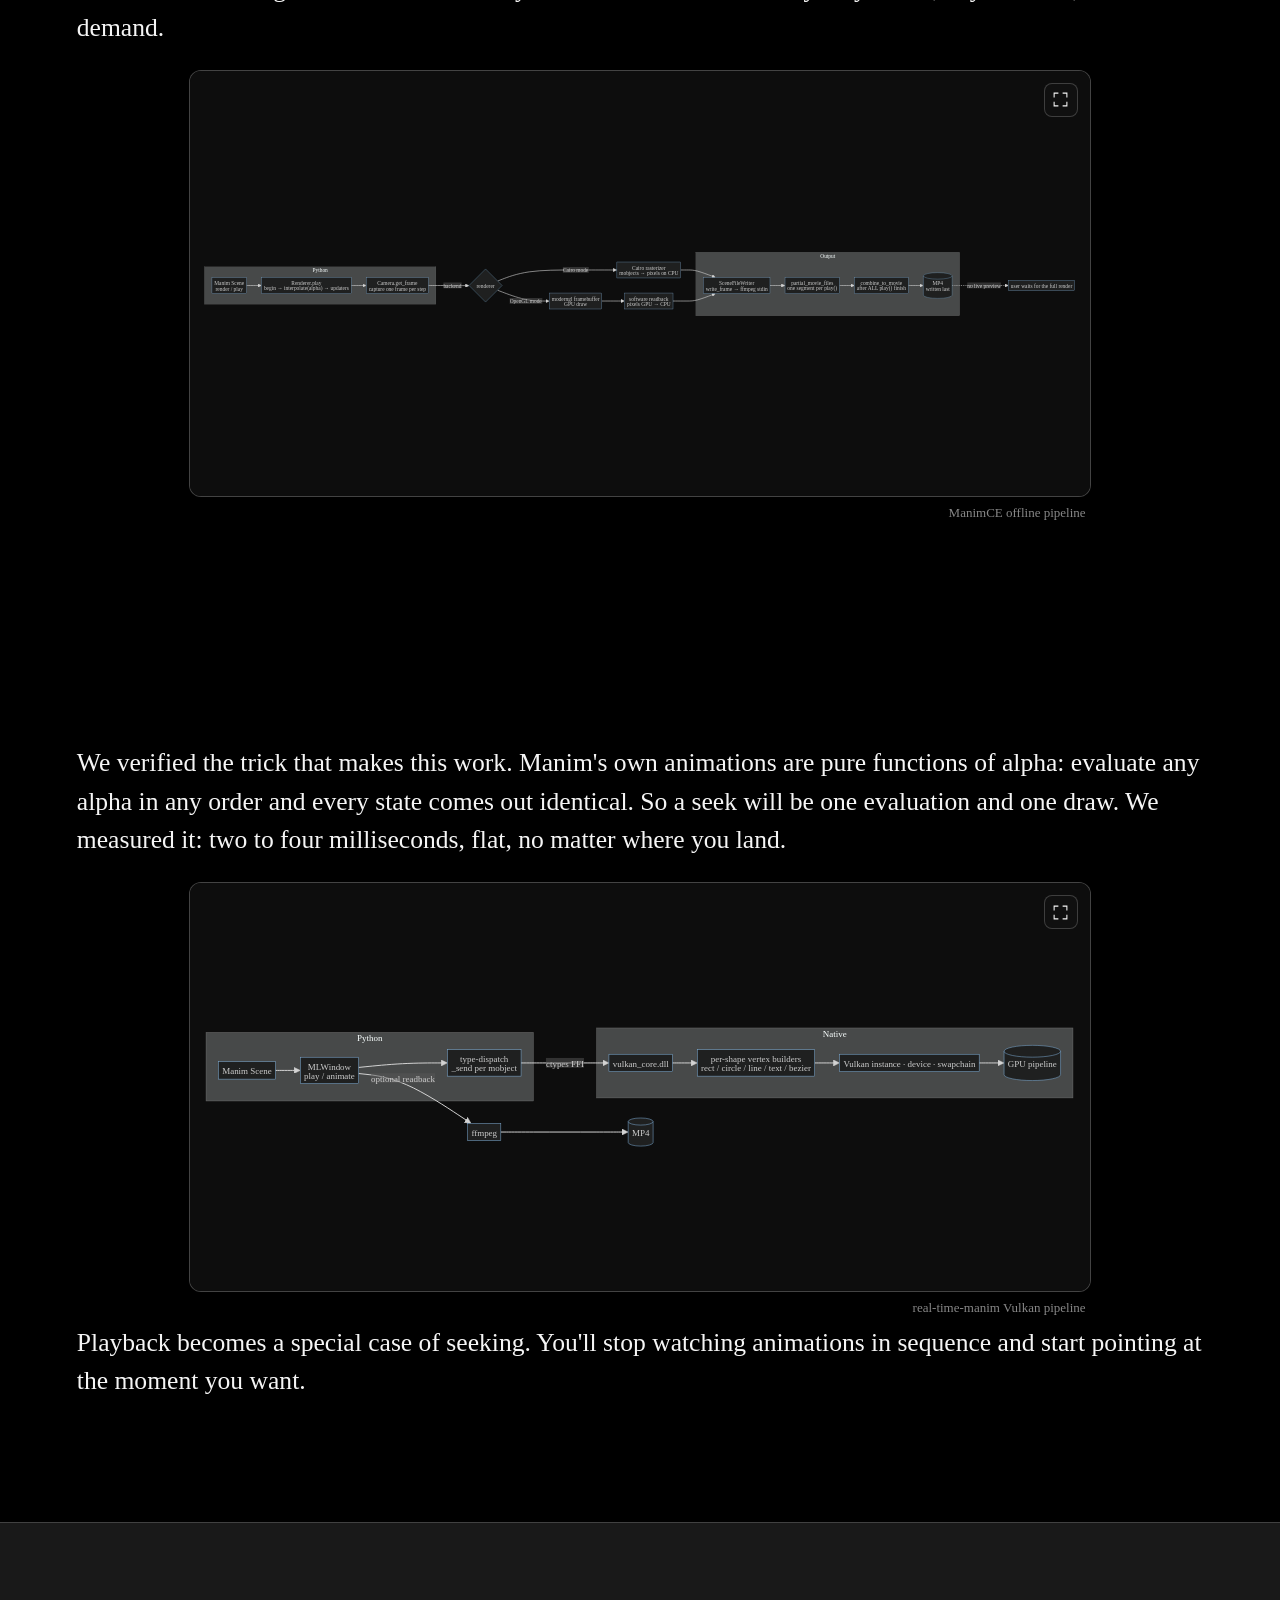
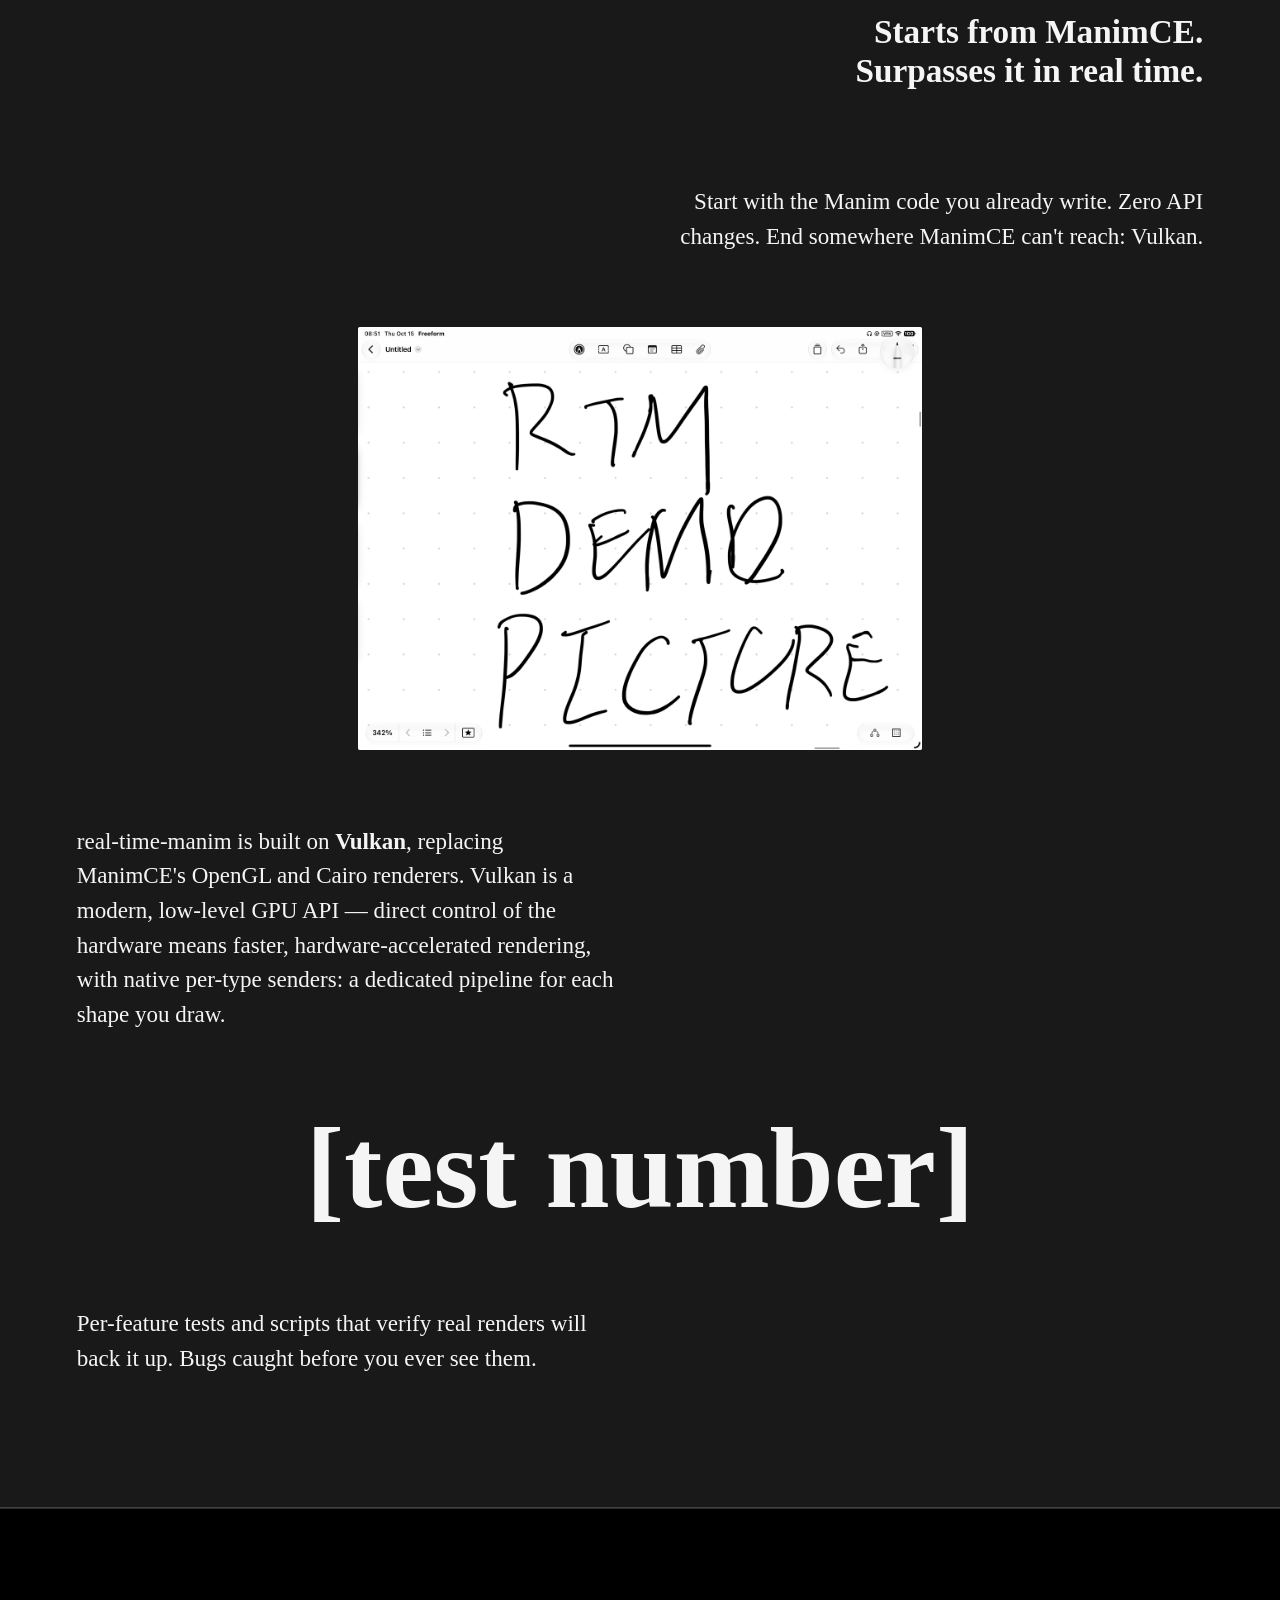
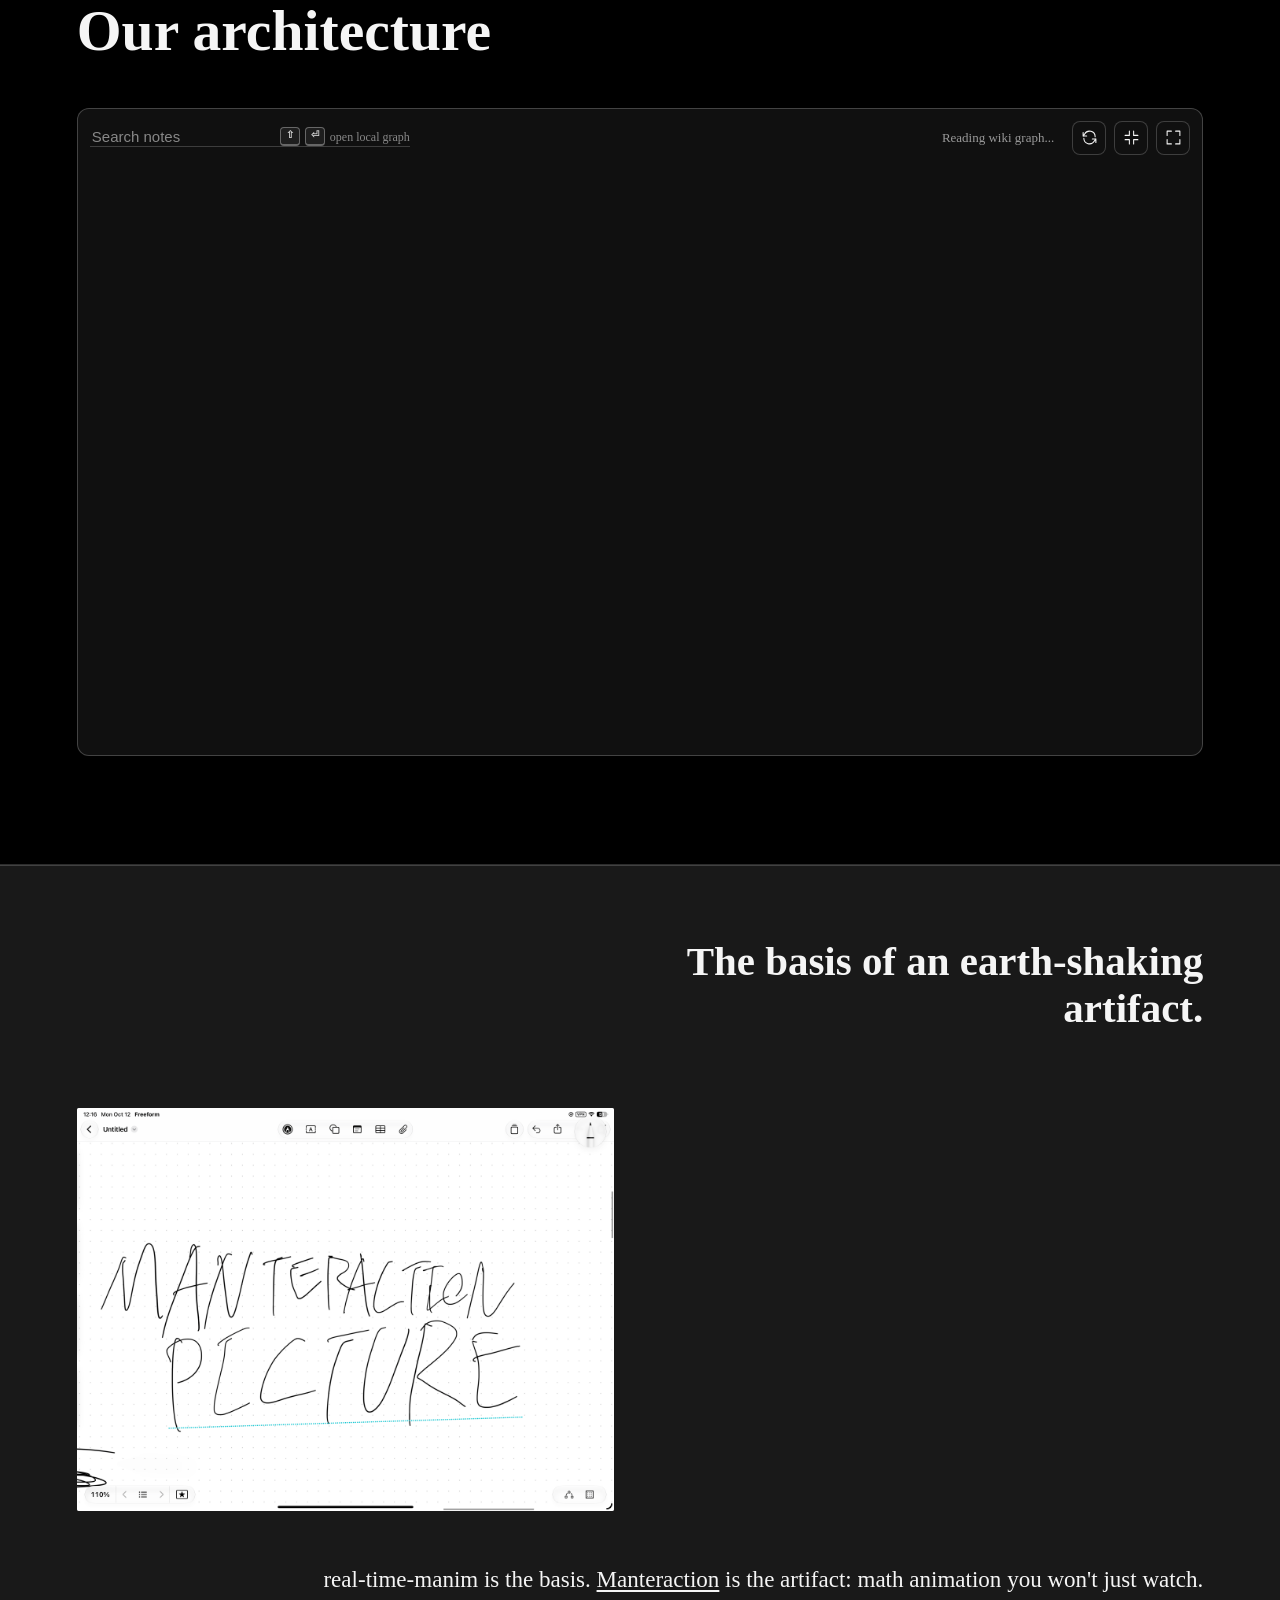
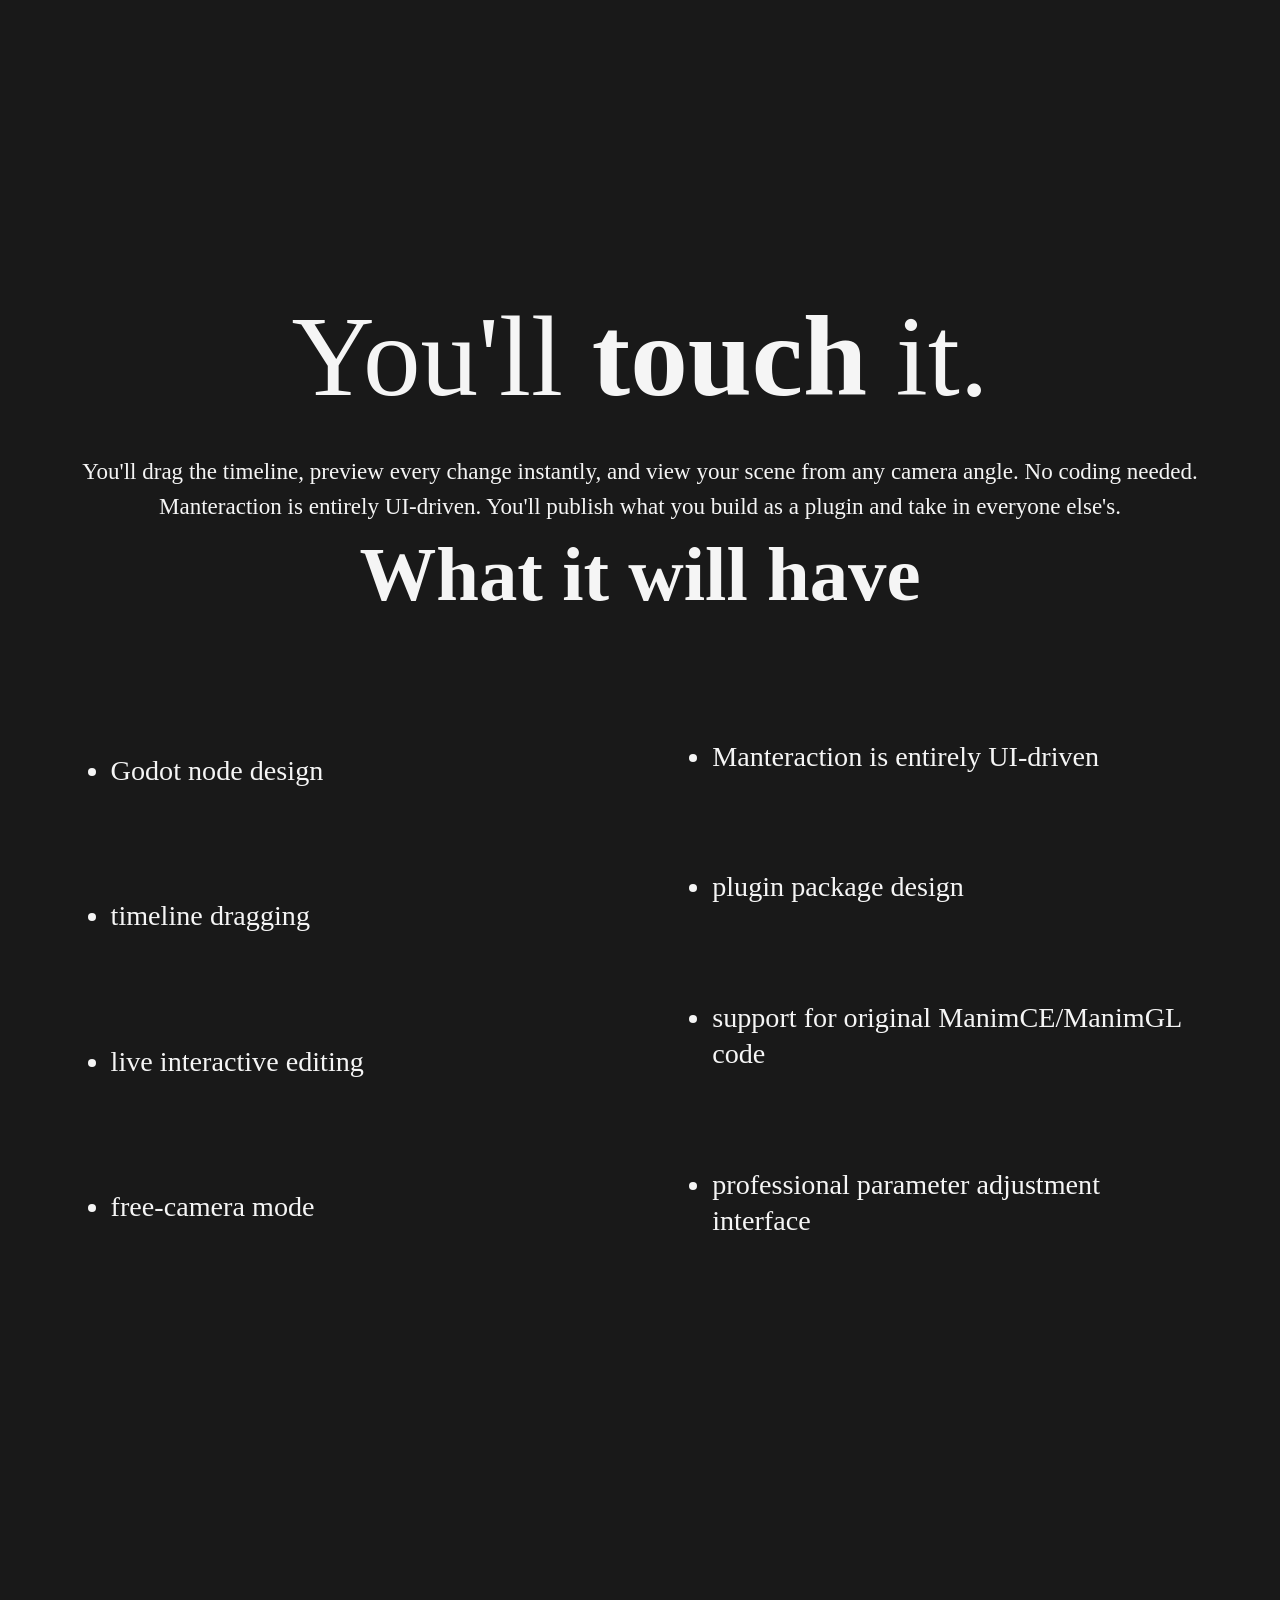
==== commit e1f7fa15: "edited "our architecture" search behaviour" ====
--- a/pages/en/real_time_manim.html
+++ b/pages/en/real_time_manim.html
@@ -168,6 +168,8 @@
       <div class="architecture-graph-toolbar">
         <label class="architecture-graph-search-label">
           <input class="architecture-graph-search" type="search" placeholder="Search notes" autocomplete="off">
+          <span class="architecture-graph-search-hint" aria-hidden="true"><kbd>⇧</kbd><kbd>⏎</kbd> open local graph</span>
+          <ul class="architecture-graph-search-list" hidden></ul>
         </label>
         <span class="architecture-graph-status" role="status" aria-live="polite">Reading wiki graph...</span>
         <button class="architecture-graph-refresh" type="button" aria-label="Refresh graph" title="Refresh graph">
--- a/assets/css/real-time-manim.css
+++ b/assets/css/real-time-manim.css
@@ -512,6 +512,7 @@
   pointer-events: none;
 }
 .architecture-graph-search-label {
+  position: relative;
   flex: 1 1 220px;
   max-width: 320px;
   pointer-events: auto;
@@ -533,6 +534,61 @@
 }
 .architecture-graph-search::placeholder { color: rgba(245, 245, 245, .52); }
 .architecture-graph-search:focus-visible { border-bottom-color: var(--foreground); }
+.architecture-graph-search-hint {
+  position: absolute;
+  right: 0;
+  bottom: 1px;
+  display: flex;
+  align-items: center;
+  gap: 5px;
+  color: rgba(245, 245, 245, .52);
+  font-size: 12px;
+  line-height: 1.2;
+  pointer-events: none;
+  transition: opacity 120ms ease;
+}
+.architecture-graph-search:not(:placeholder-shown) ~ .architecture-graph-search-hint { opacity: 0; }
+/* Bing-style search options dropdown below the search field. */
+.architecture-graph-search-list {
+  position: absolute;
+  z-index: 5;
+  top: calc(100% + 8px);
+  right: 0;
+  left: 0;
+  margin: 0;
+  padding: 5px;
+  max-height: 40vh;
+  overflow: auto;
+  list-style: none;
+  border: 1px solid rgba(245, 245, 245, .22);
+  border-radius: 8px;
+  background: #171717;
+  box-shadow: 0 10px 30px rgba(0, 0, 0, .45);
+  pointer-events: auto;
+}
+.architecture-graph-search-option {
+  display: flex;
+  flex-direction: column;
+  gap: 1px;
+  padding: 6px 8px;
+  border-radius: 6px;
+  cursor: pointer;
+}
+.architecture-graph-search-option:hover { background: #242424; }
+.architecture-graph-search-option-title {
+  color: var(--foreground);
+  font-size: 13px;
+  line-height: 1.25;
+}
+.architecture-graph-search-option:hover .architecture-graph-search-option-title { color: #ffffff; }
+.architecture-graph-search-option-path {
+  overflow: hidden;
+  color: rgba(245, 245, 245, .5);
+  font-size: 11px;
+  line-height: 1.25;
+  text-overflow: ellipsis;
+  white-space: nowrap;
+}
 .architecture-graph-toolbar button:focus-visible,
 .architecture-graph-node:focus-visible {
   outline: 2px solid var(--foreground);
@@ -611,7 +667,7 @@
   stroke-width: 0;
 }
 .architecture-graph-node.is-unlinked { opacity: .41; }
-.architecture-graph-node.is-dimmed { opacity: .13; }
+.architecture-graph-node.is-dimmed { opacity: .3; }
 .architecture-graph-label {
   fill: rgba(245, 245, 245, .62);
   font-family: "Times New Roman", Times, serif;
@@ -640,6 +696,96 @@
 .architecture-graph-tooltip strong,
 .architecture-graph-tooltip span { display: block; }
 .architecture-graph-tooltip span { margin-top: 3px; color: rgba(245, 245, 245, .6); font-size: 12px; }
+.architecture-graph-tooltip .architecture-graph-hint {
+  display: flex;
+  align-items: center;
+  gap: 5px;
+}
+.architecture-graph-tooltip .architecture-graph-hint kbd,
+.architecture-graph-search-hint kbd {
+  display: inline-block;
+  padding: 2px 5px;
+  border: 1px solid rgba(245, 245, 245, .34);
+  border-bottom-width: 2px;
+  border-radius: 4px;
+  background: rgba(245, 245, 245, .06);
+  color: rgba(245, 245, 245, .82);
+  font: 600 10px/1.2 ui-monospace, "SF Mono", SFMono-Regular, Menlo, monospace;
+}
+/* Local graph mode: the hover card expands into a square panel anchored in
+   the right-bottom corner direction of the hovered node. The square resizes
+   ONLY by dragging its bottom-right corner grip. */
+.architecture-graph-tooltip.is-local-graph {
+  display: flex;
+  flex-direction: column;
+  gap: 8px;
+  box-sizing: border-box;
+  max-width: none;
+  padding: 12px 14px 14px;
+  overflow: hidden;
+  pointer-events: auto;
+  cursor: default;
+}
+.architecture-graph-tooltip.is-local-graph.opening {
+  transition: left 260ms cubic-bezier(.3, .85, .35, 1),
+    top 260ms cubic-bezier(.3, .85, .35, 1),
+    width 260ms cubic-bezier(.3, .85, .35, 1),
+    height 260ms cubic-bezier(.3, .85, .35, 1);
+}
+.architecture-graph-tooltip.is-local-graph.is-resizing {
+  transition: none;
+  user-select: none;
+}
+.architecture-graph-tooltip.is-local-graph strong { font-size: 15px; }
+.architecture-graph-local-svg {
+  display: block;
+  flex: 1;
+  min-height: 0;
+  animation: local-graph-reveal 300ms ease both;
+}
+@keyframes local-graph-reveal {
+  from { opacity: 0; }
+  to { opacity: 1; }
+}
+.local-graph-edge {
+  stroke: rgba(245, 245, 245, .22);
+  stroke-width: 2.5;
+}
+.local-graph-dot { fill: #9a9a9a; }
+.local-graph-dot.is-center { fill: #ffffff; }
+.local-graph-label {
+  fill: rgba(245, 245, 245, .6);
+  font-family: "Times New Roman", Times, serif;
+  font-size: 22px;
+  user-select: none;
+}
+.local-graph-label.is-center { fill: #ffffff; }
+.local-graph-node { cursor: grab; }
+.local-graph-node:active { cursor: grabbing; }
+.local-graph-node:hover .local-graph-dot { fill: #ffffff; }
+.architecture-graph-local-head strong { font-size: 15px; }
+.architecture-graph-local-meta {
+  display: block;
+  margin-top: 3px;
+  color: rgba(245, 245, 245, .6);
+  font-size: 12px;
+}
+.architecture-graph-resize {
+  position: absolute;
+  right: 3px;
+  bottom: 3px;
+  display: grid;
+  place-items: center;
+  width: 20px;
+  height: 20px;
+  padding: 0;
+  border: 0;
+  background: transparent;
+  color: rgba(245, 245, 245, .55);
+  cursor: nwse-resize;
+  touch-action: none;
+}
+.architecture-graph-resize:hover { color: #ffffff; }
 body.architecture-graph-open { overflow: hidden; }
 .architecture-graph.is-fullscreen {
   position: fixed;
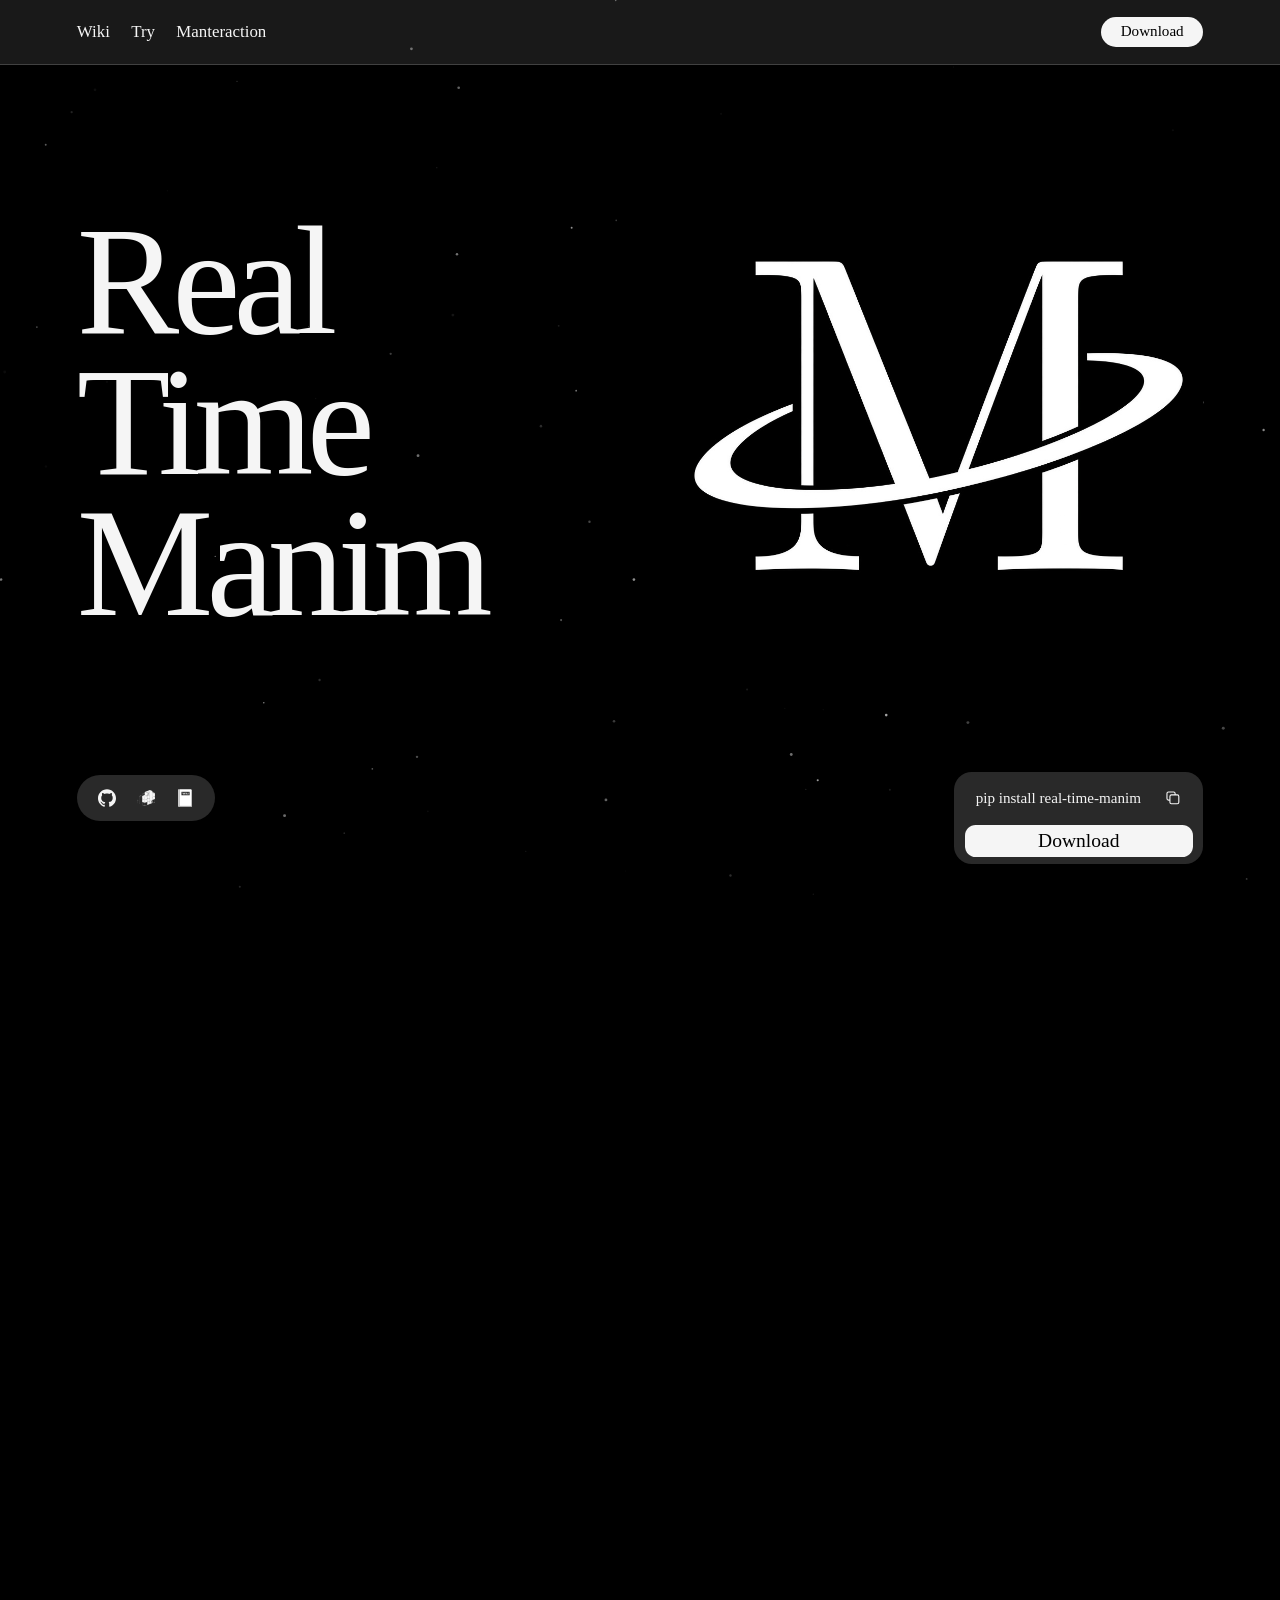
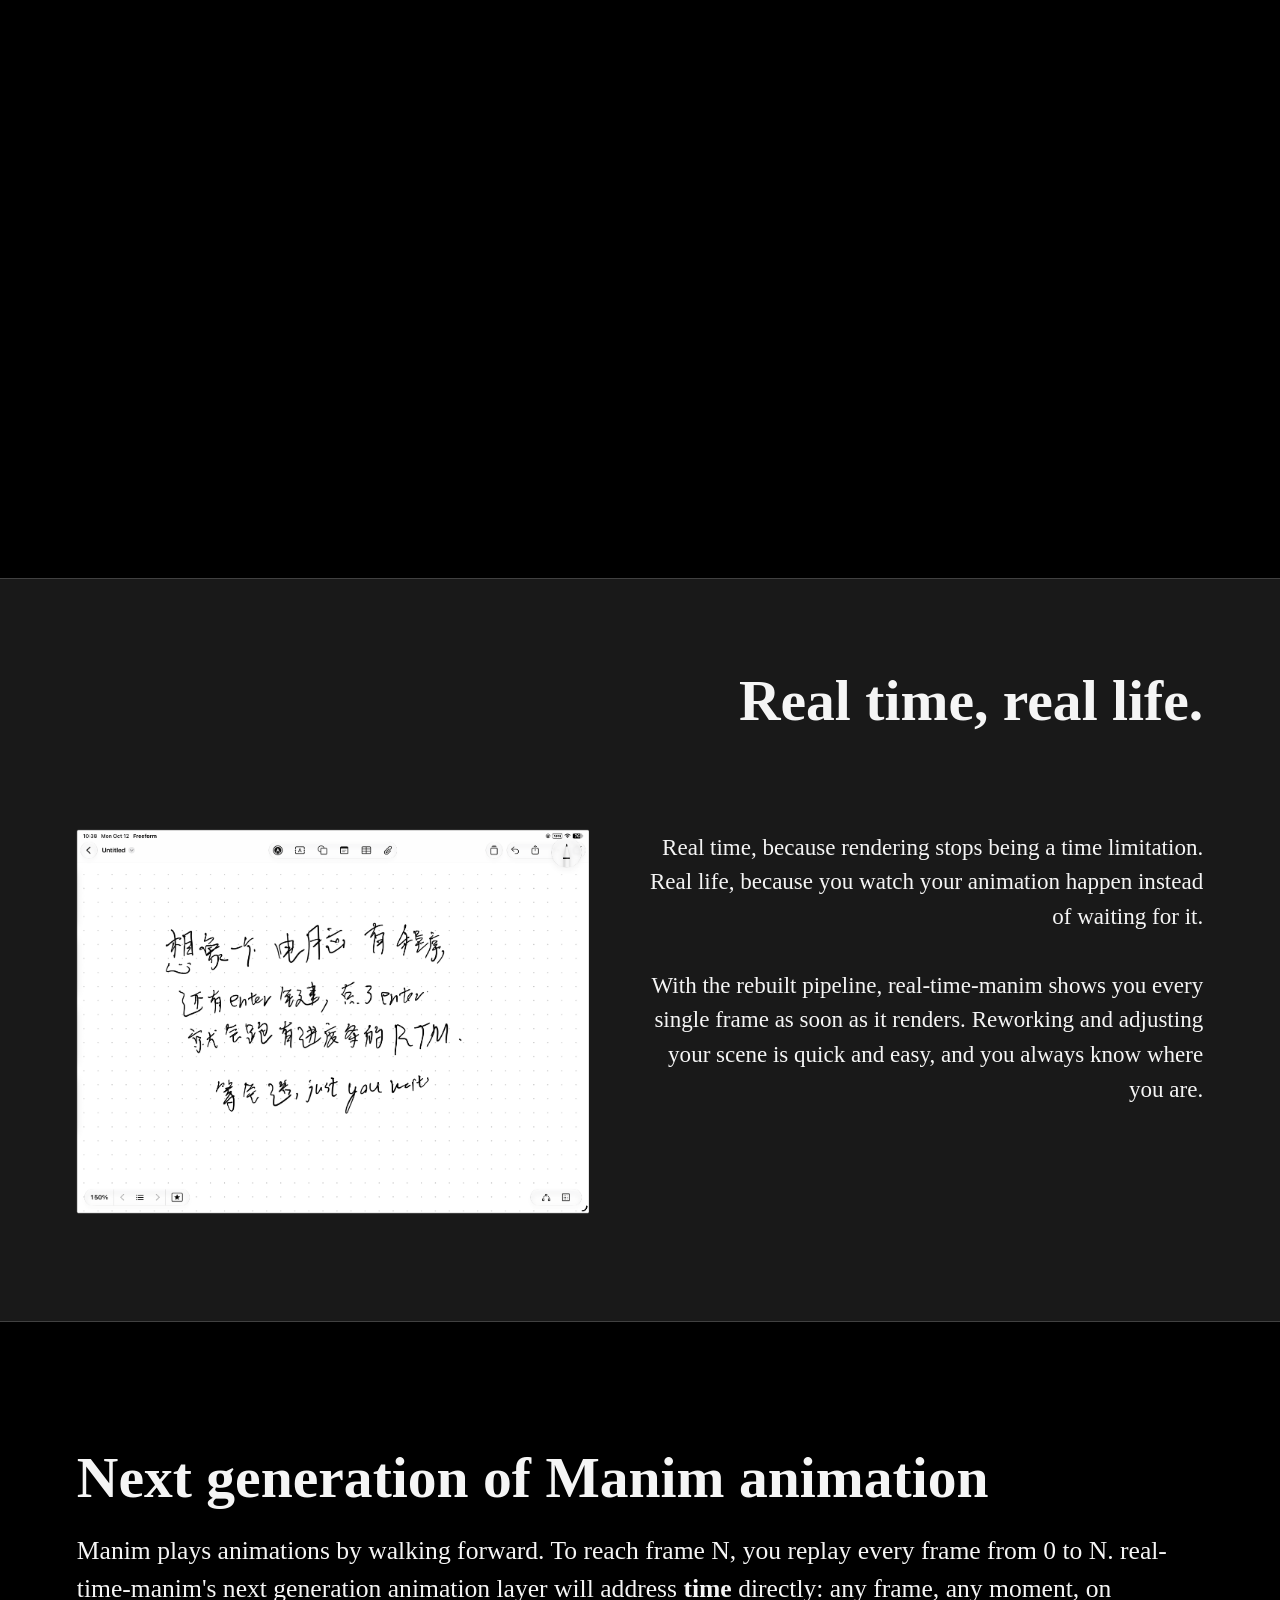
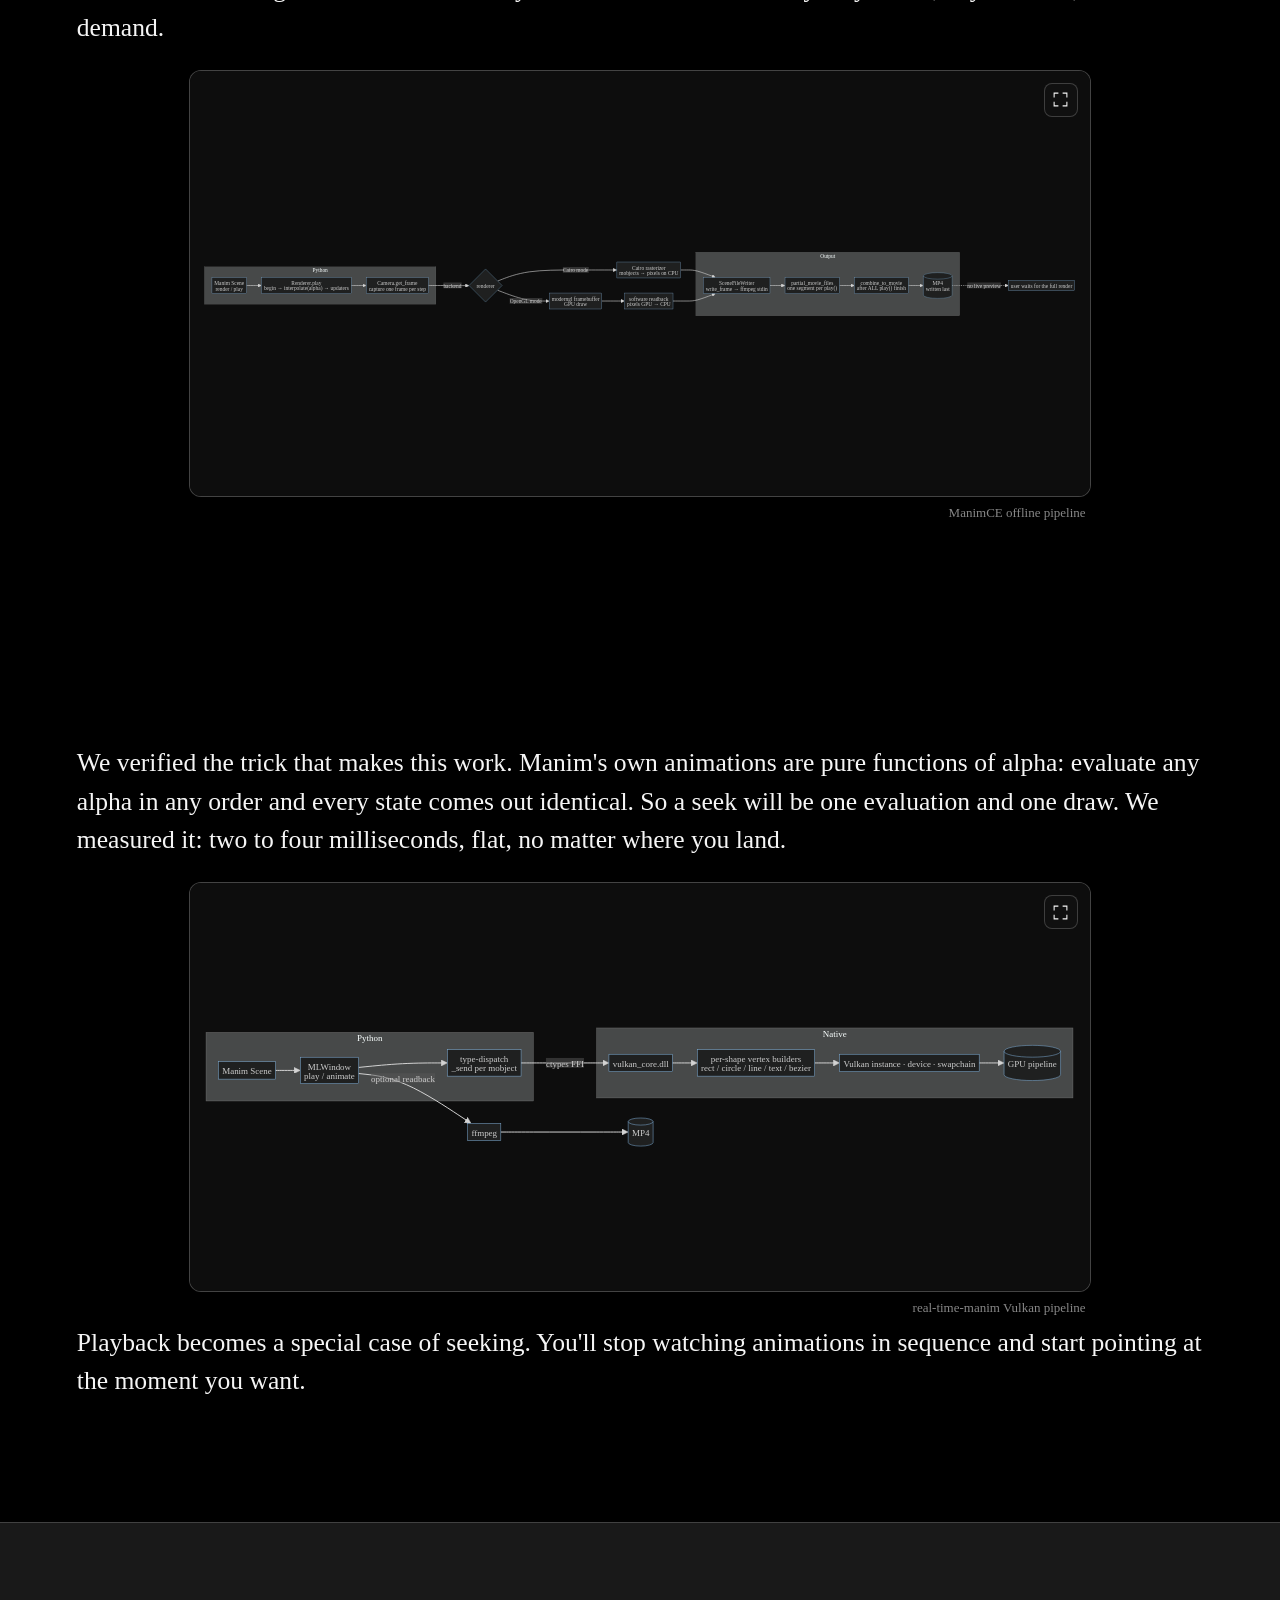
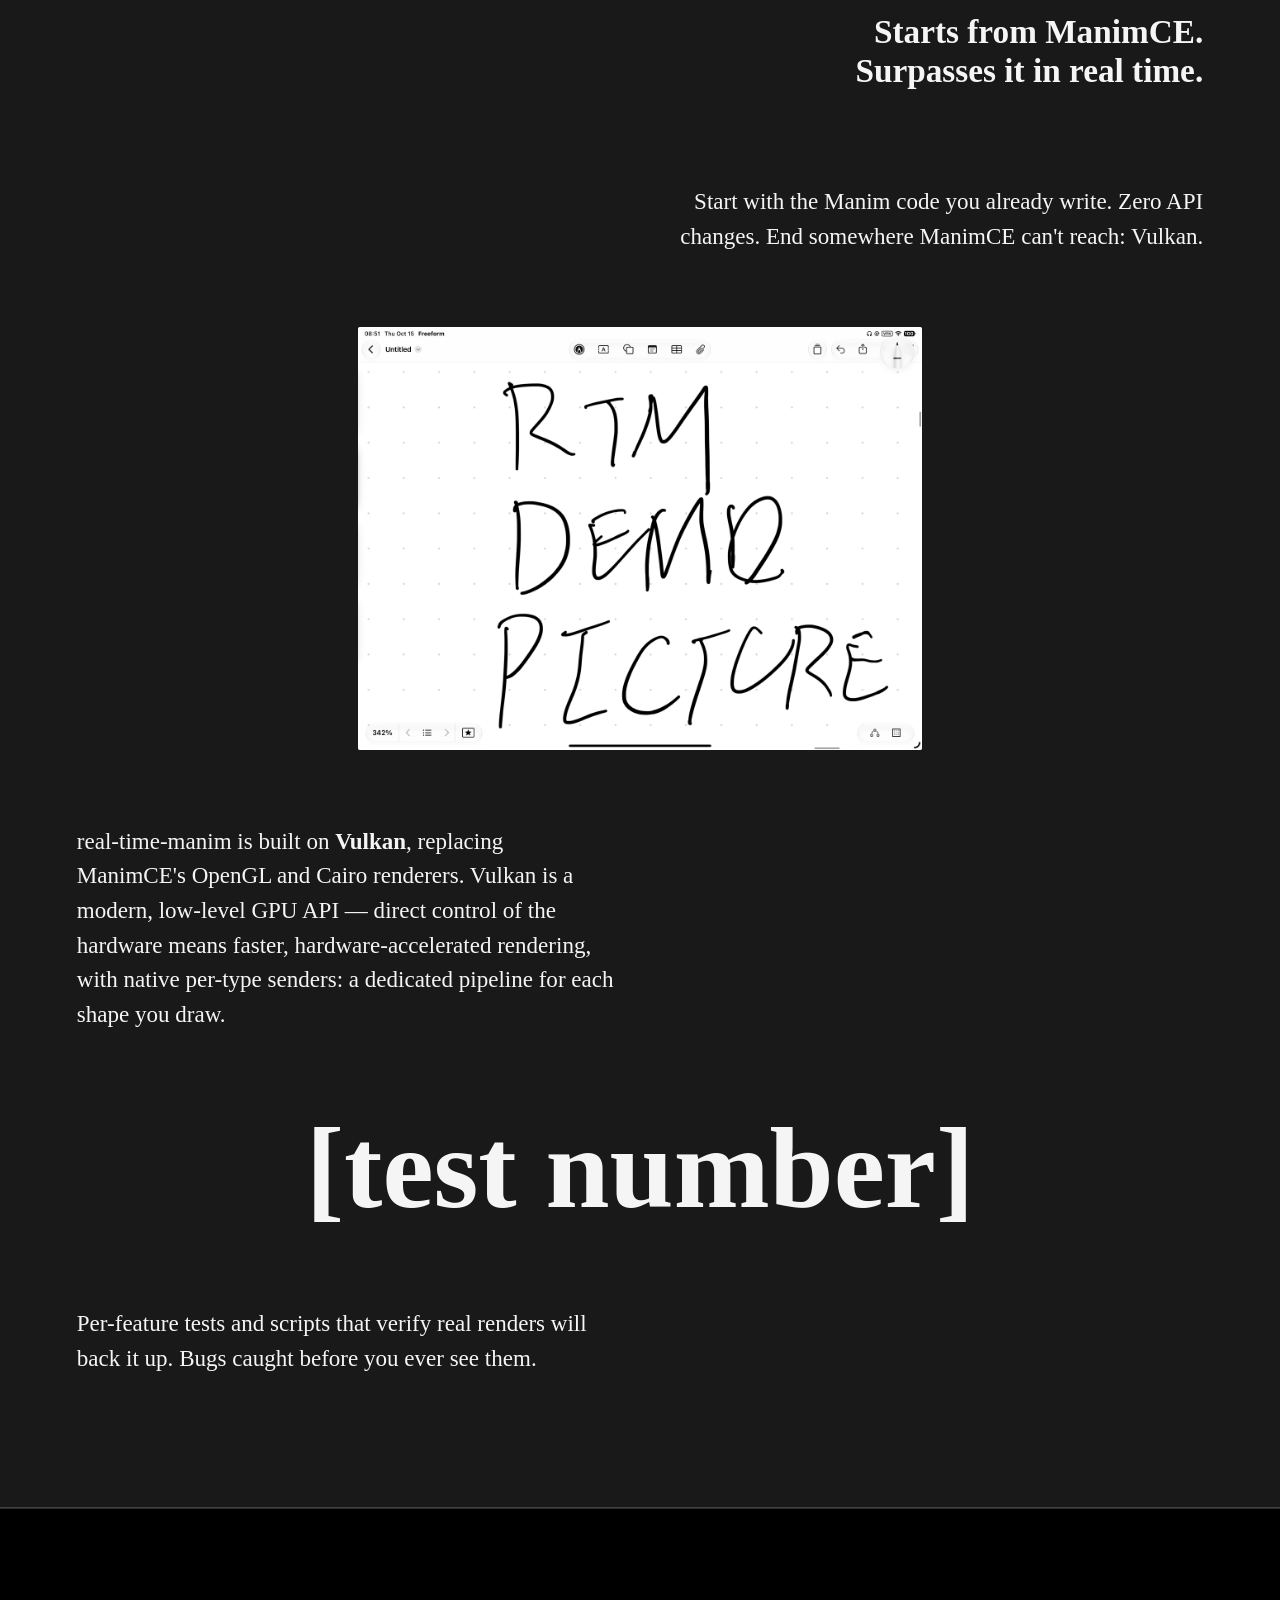
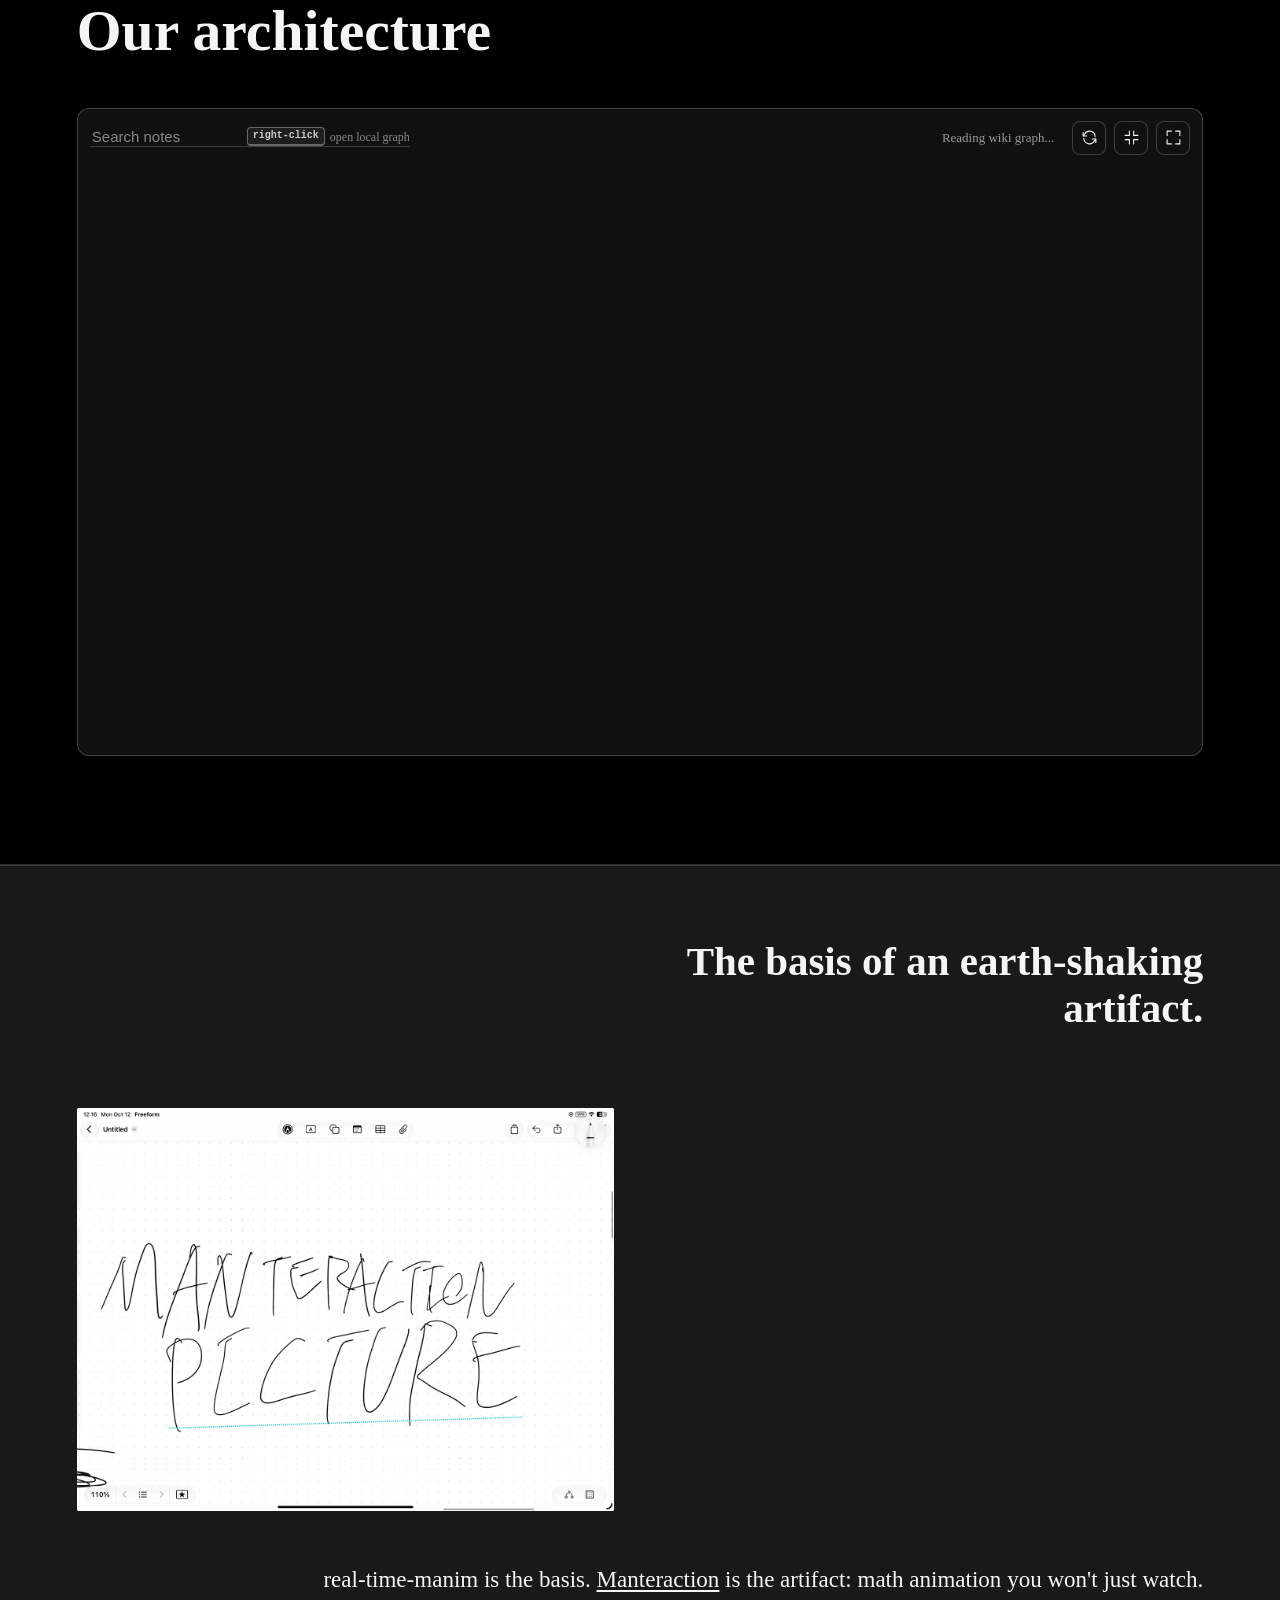
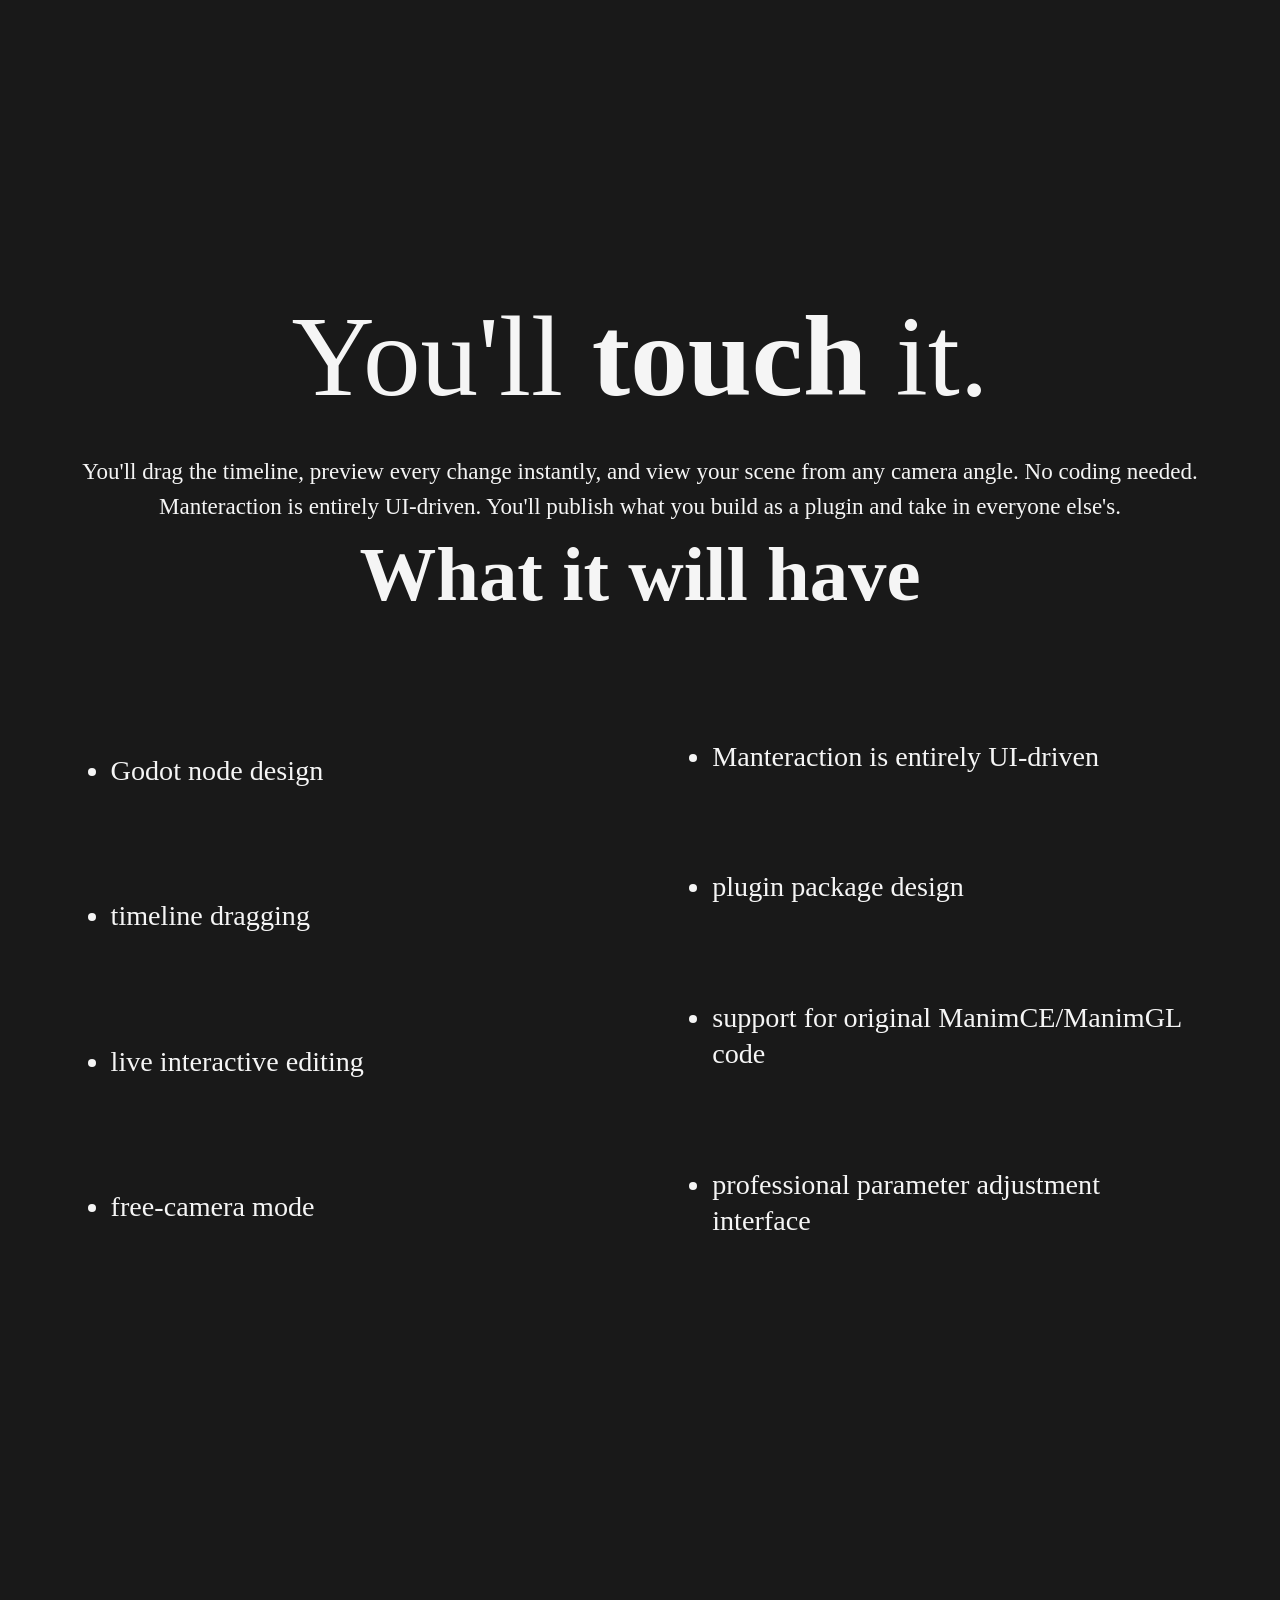
==== commit 2db3b3ed: "changed command+shift into right click" ====
--- a/pages/en/real_time_manim.html
+++ b/pages/en/real_time_manim.html
@@ -168,7 +168,7 @@
       <div class="architecture-graph-toolbar">
         <label class="architecture-graph-search-label">
           <input class="architecture-graph-search" type="search" placeholder="Search notes" autocomplete="off">
-          <span class="architecture-graph-search-hint" aria-hidden="true"><kbd>⇧</kbd><kbd>⏎</kbd> open local graph</span>
+          <span class="architecture-graph-search-hint" aria-hidden="true"><kbd>right-click</kbd> open local graph</span>
           <ul class="architecture-graph-search-list" hidden></ul>
         </label>
         <span class="architecture-graph-status" role="status" aria-live="polite">Reading wiki graph...</span>
--- a/assets/css/real-time-manim.css
+++ b/assets/css/real-time-manim.css
@@ -741,6 +741,7 @@
   display: block;
   flex: 1;
   min-height: 0;
+  touch-action: none;
   animation: local-graph-reveal 300ms ease both;
 }
 @keyframes local-graph-reveal {
@@ -758,12 +759,33 @@
   font-family: "Times New Roman", Times, serif;
   font-size: 22px;
   user-select: none;
+  transition: opacity 120ms ease;
 }
 .local-graph-label.is-center { fill: #ffffff; }
-.local-graph-node { cursor: grab; }
+/* Labels hide below the same zoom threshold as the global graph. */
+.architecture-graph-tooltip.labels-hidden .local-graph-label { opacity: 0; }
+.local-graph-node { cursor: pointer; }
 .local-graph-node:active { cursor: grabbing; }
 .local-graph-node:hover .local-graph-dot { fill: #ffffff; }
 .architecture-graph-local-head strong { font-size: 15px; }
+.architecture-graph-tooltip.is-local-graph .architecture-graph-local-head { padding-right: 34px; }
+.architecture-graph-local-recenter {
+  position: absolute;
+  z-index: 2;
+  top: 10px;
+  right: 10px;
+  display: grid;
+  place-items: center;
+  width: 26px;
+  height: 26px;
+  padding: 0;
+  border: 1px solid rgba(245, 245, 245, .2);
+  border-radius: 7px;
+  background: #101010;
+  color: rgba(245, 245, 245, .8);
+  cursor: pointer;
+}
+.architecture-graph-local-recenter:hover { background: #1c1c1c; color: #ffffff; }
 .architecture-graph-local-meta {
   display: block;
   margin-top: 3px;
@@ -790,17 +812,9 @@
 .architecture-graph.is-fullscreen {
   position: fixed;
   z-index: 60;
-  inset: 3svh 3vw;
+  inset: 0;
   min-height: 0;
-  border-radius: 12px;
-  box-shadow: 0 16px 60px rgba(0, 0, 0, .6);
-}
-.architecture-graph.is-fullscreen::after {
-  position: fixed;
-  z-index: -1;
-  inset: -3svh -3vw;
-  background: rgba(0, 0, 0, .92);
-  content: "";
+  border-radius: 0;
 }
 .future-section {
   position: sticky;
@@ -1097,26 +1111,19 @@
 /* Hidden while the view already sits at the centered fit state. */
 .diagram-recenter-btn.is-centered { opacity: 0; pointer-events: none; }
 /* Fullscreen = the card itself fixed at the viewport edges, exactly like
-   the architecture graph's fullscreen: inset 3svh/3vw, a ::after backdrop,
+   the architecture graph's fullscreen: inset 0, no gap to the screen edge,
    and the same fullscreen icon button toggles back. */
 .diagram-card.is-fullscreen {
   position: fixed;
   z-index: 60;
-  inset: 3svh 3vw;
+  inset: 0;
   margin: 0;
   width: auto;
   height: auto;
   min-height: 0;
   display: flex;
   flex-direction: column;
-  box-shadow: 0 16px 60px rgba(0, 0, 0, .6);
-}
-.diagram-card.is-fullscreen::after {
-  position: fixed;
-  z-index: -1;
-  inset: -3svh -3vw;
-  background: rgba(0, 0, 0, .92);
-  content: "";
+  border-radius: 0;
 }
 /* The reveal transition leaves transform: translateY(0) on the card,
    which would turn it into the containing block for the fixed ::after
